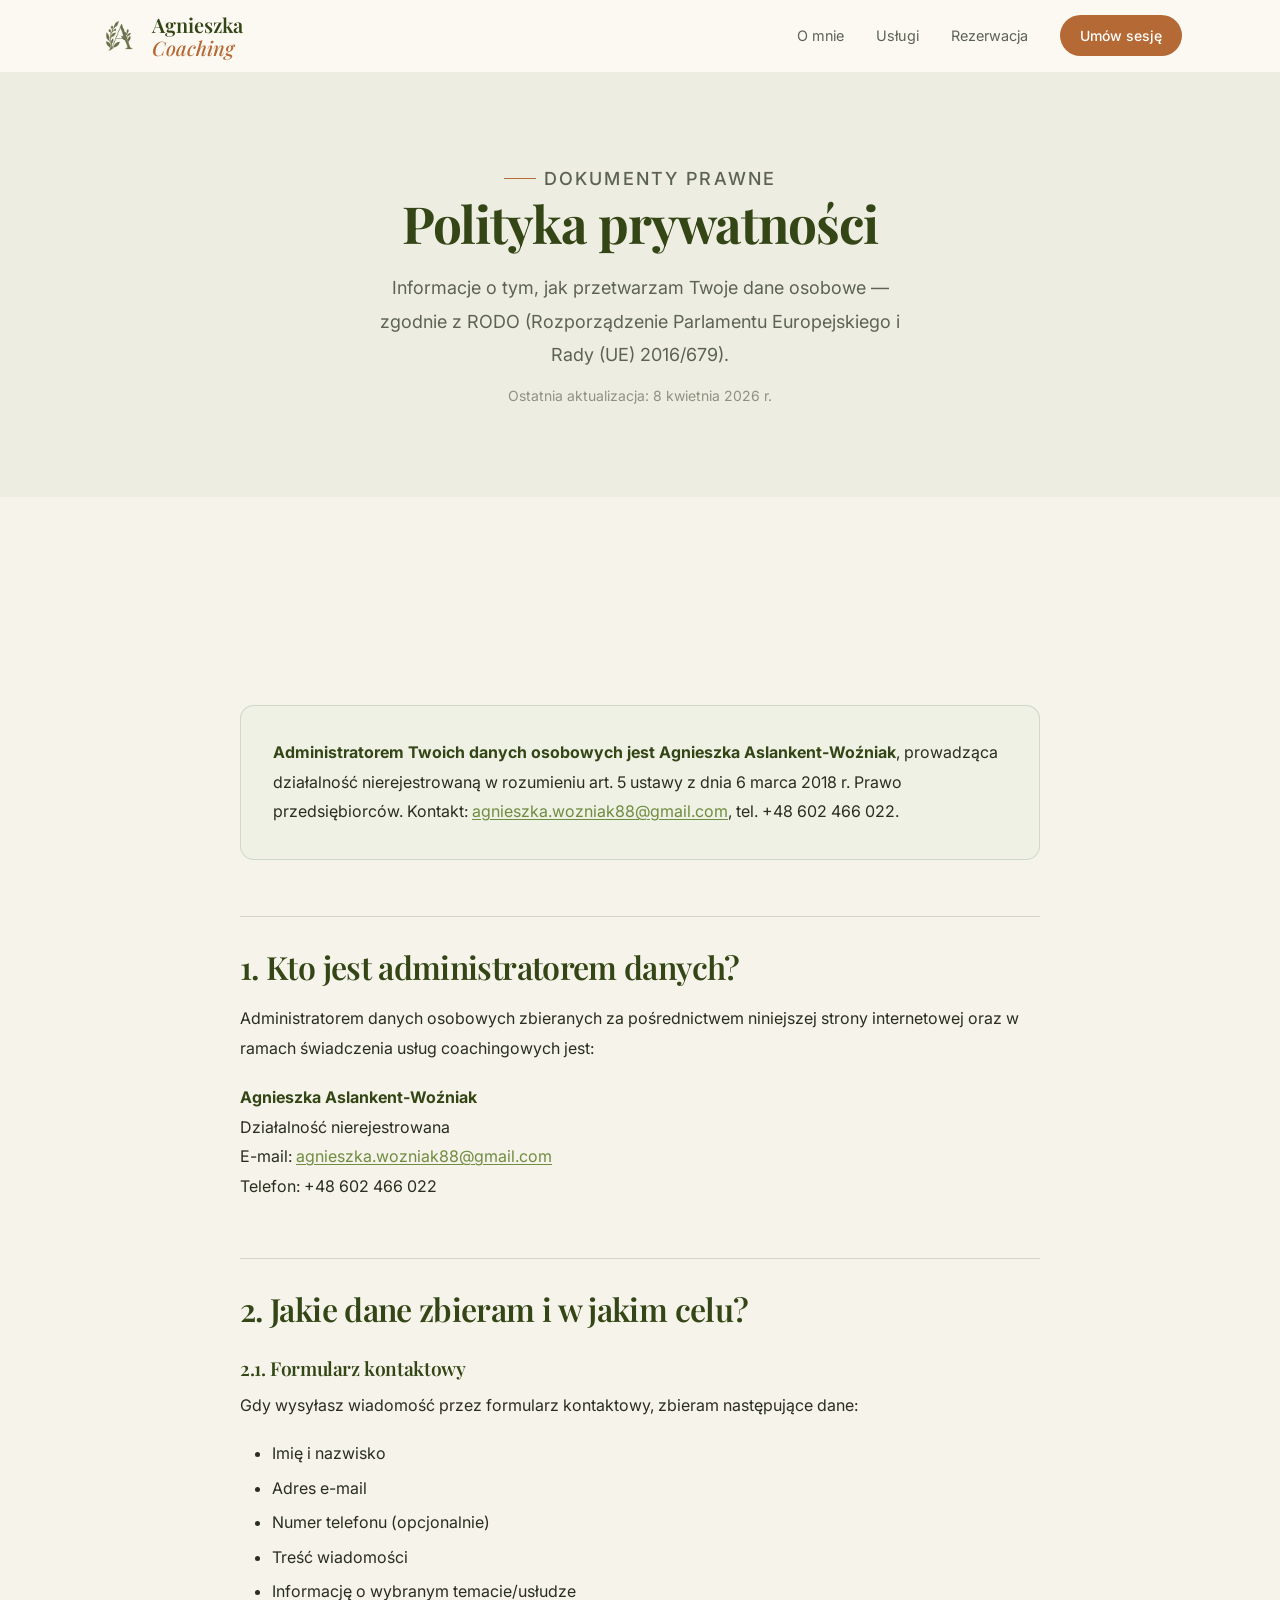
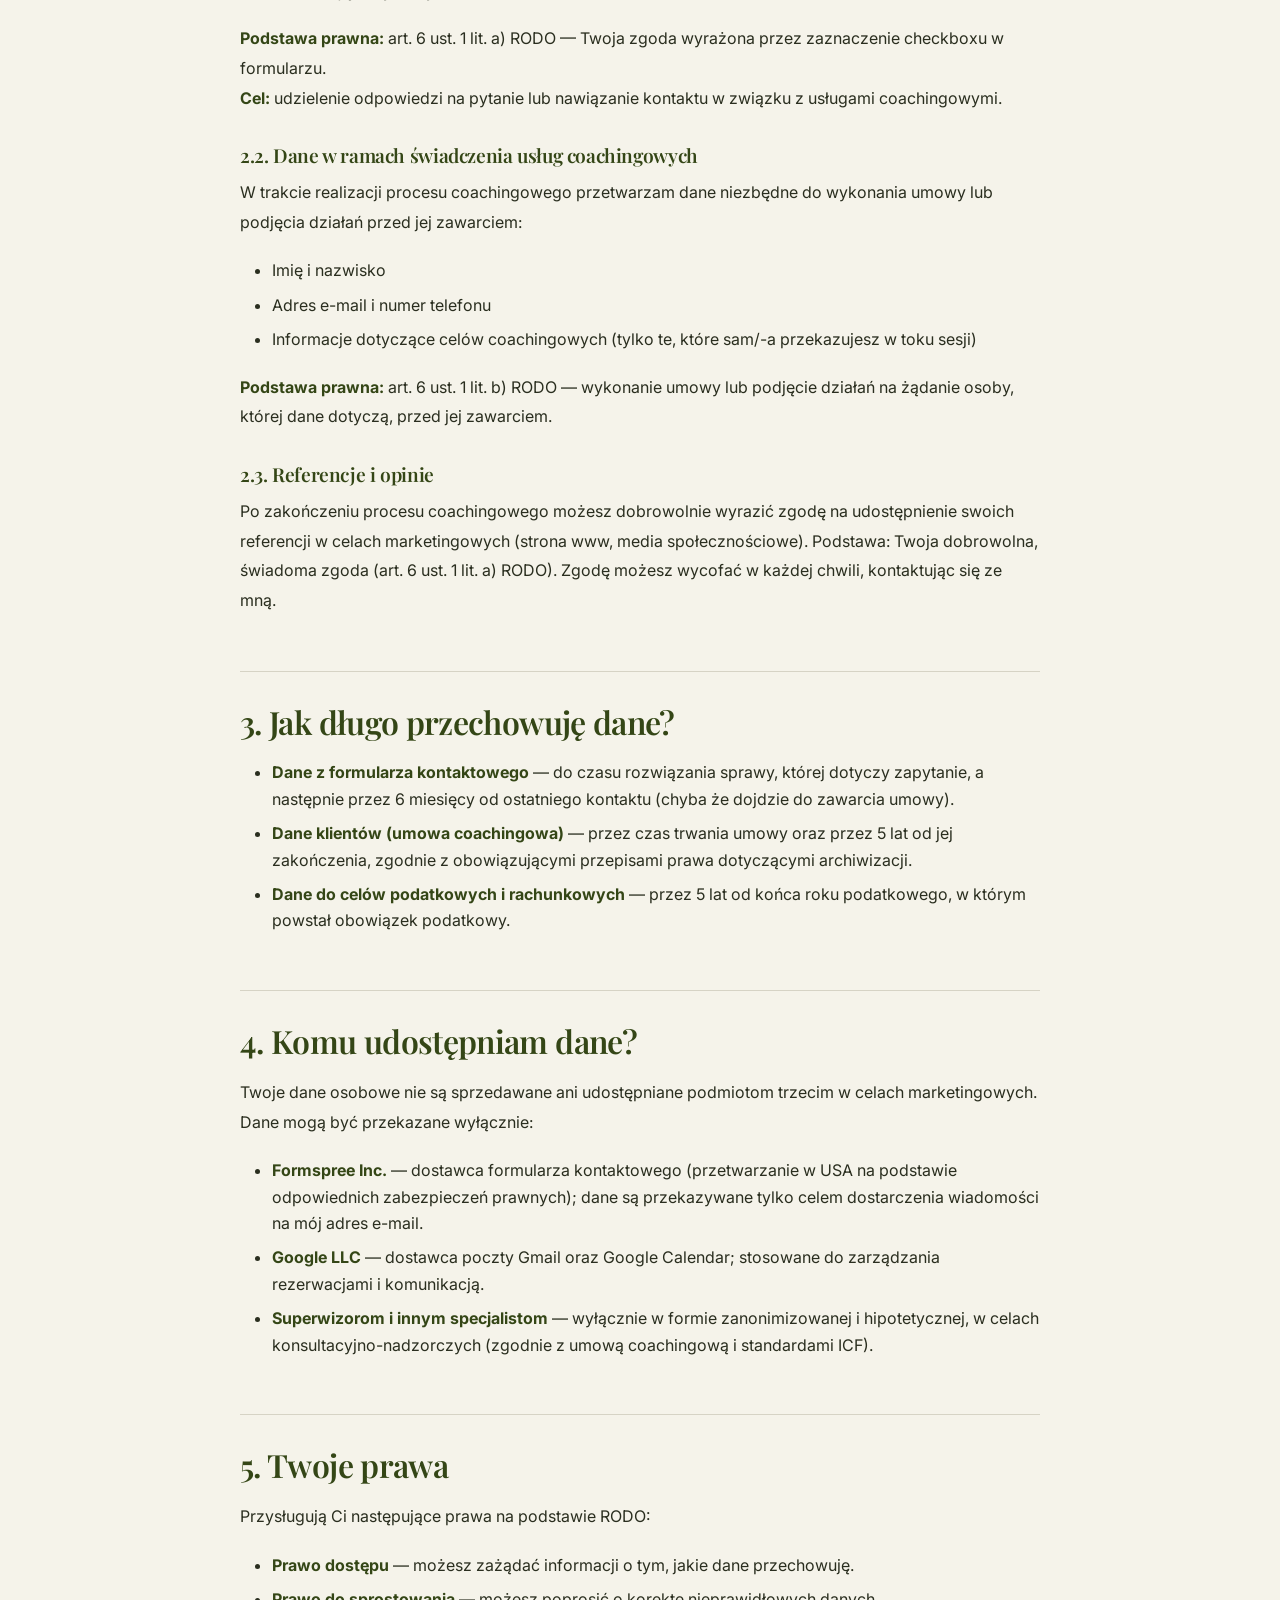
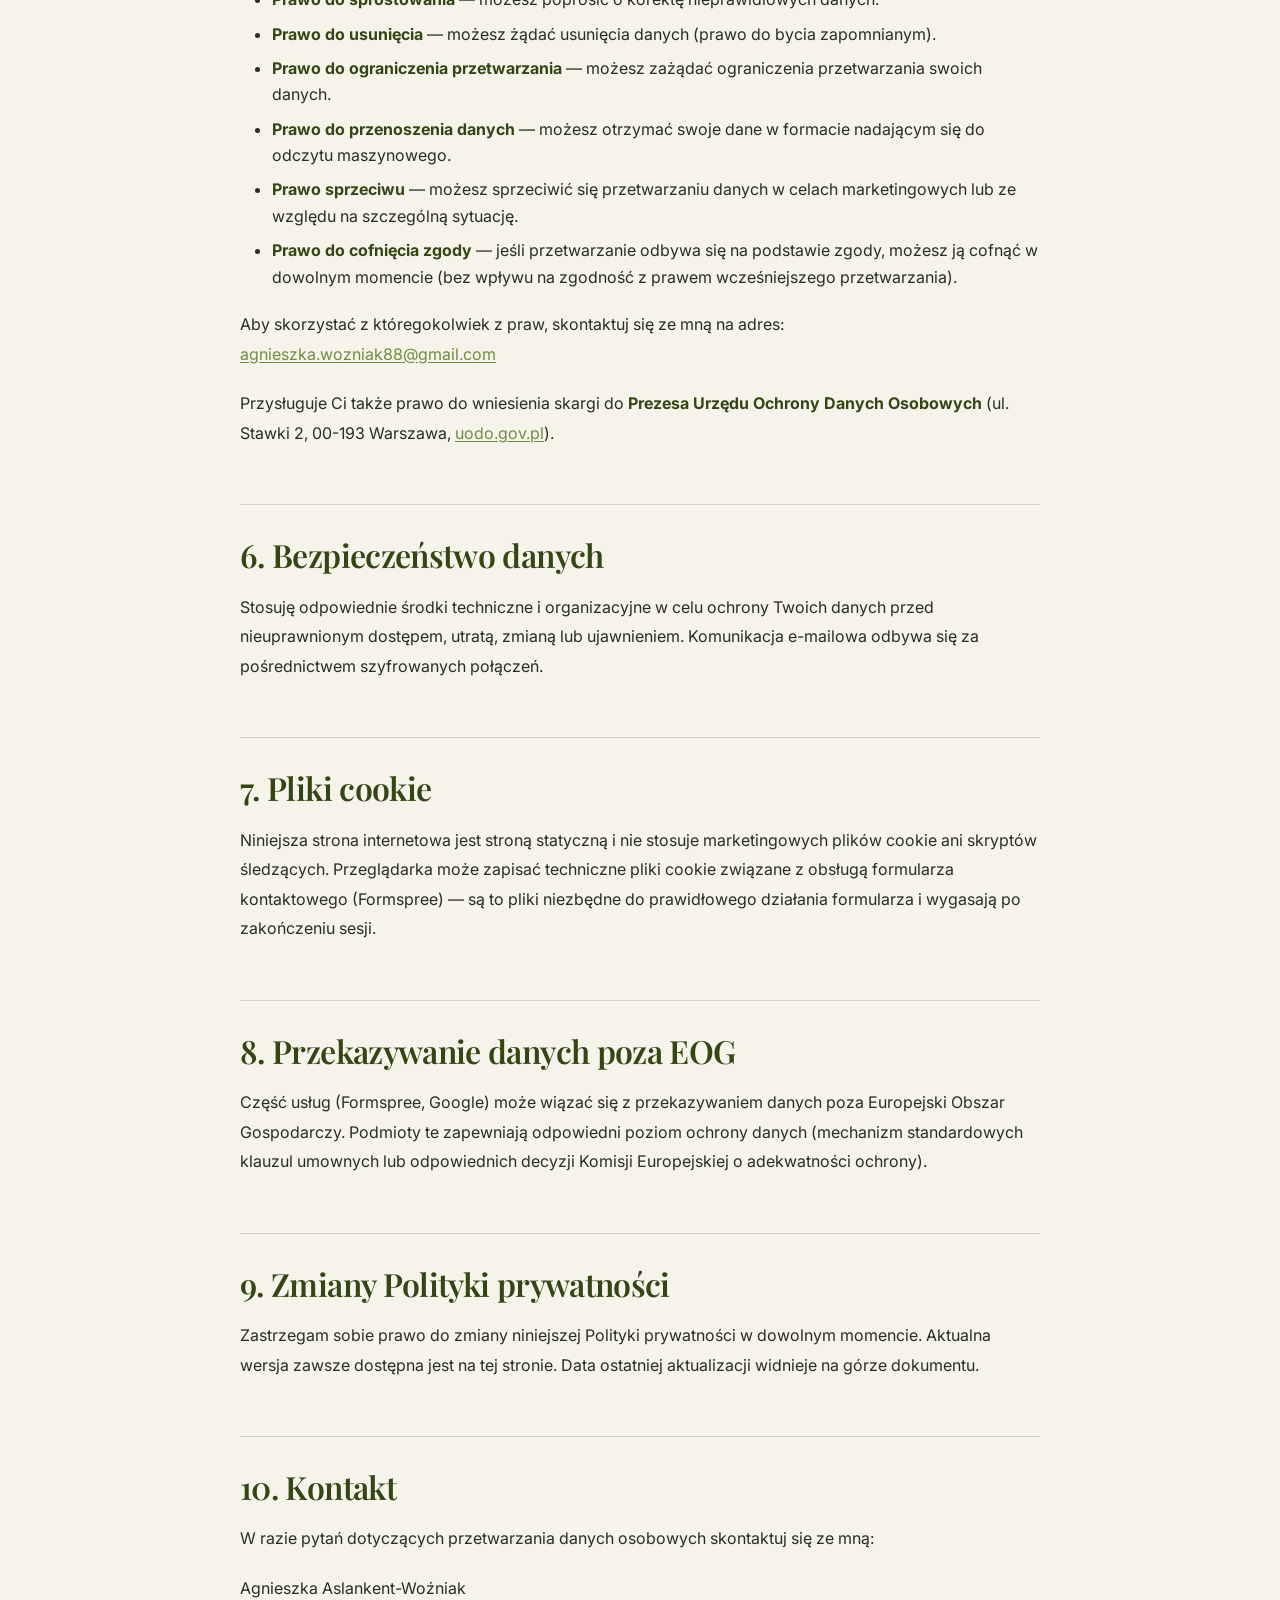
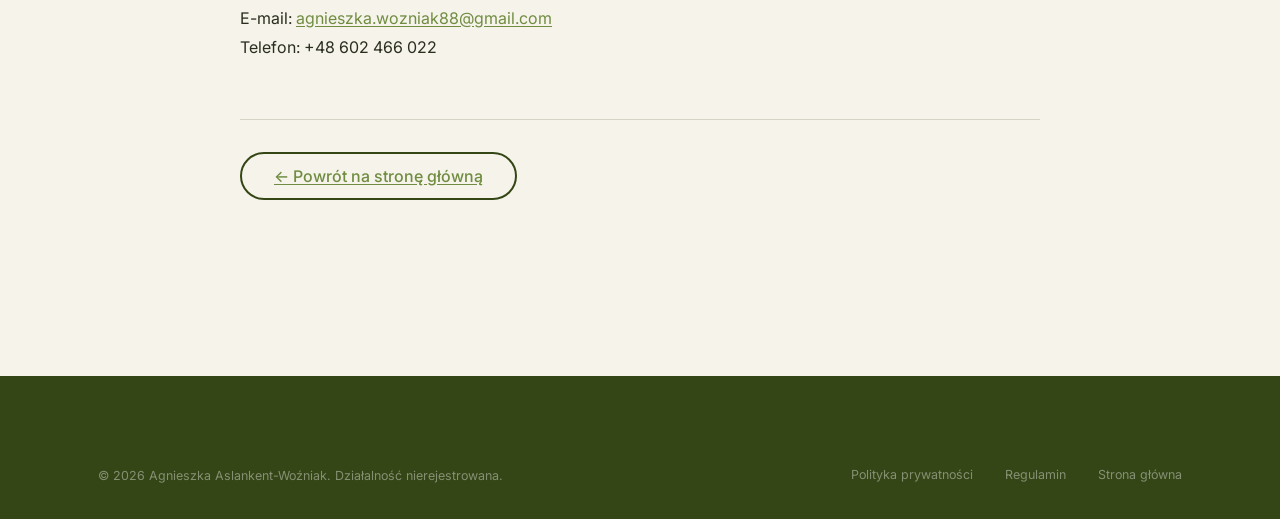
==== polityka-prywatnosci.html @ fd963526 "Apply brand guide: kolory, fonty, logo, ikony i jednolite tło sekcji Rezultaty - Paleta wg brand gui" ====
<!DOCTYPE html>
<html lang="pl">
<head>
  <meta charset="UTF-8" />
  <meta name="viewport" content="width=device-width, initial-scale=1.0" />
  <meta name="description" content="Polityka prywatności — Agnieszka Aslankent-Woźniak, coaching. Zasady przetwarzania danych osobowych zgodnie z RODO." />
  <meta name="robots" content="noindex, follow" />
  <title>Polityka prywatności | Agnieszka Aslankent-Woźniak Coaching</title>
  <link rel="preconnect" href="https://fonts.googleapis.com" />
  <link rel="preconnect" href="https://fonts.gstatic.com" crossorigin />
  <link href="https://fonts.googleapis.com/css2?family=Allura&family=Inter:wght@300;400;500;600&family=Playfair+Display:ital,wght@0,400;0,500;0,600;0,700;1,400;1,600&display=swap" rel="stylesheet" />
  <link rel="stylesheet" href="css/style.css" />
</head>
<body>

  <!-- Nawigacja -->
  <header>
    <nav class="site-nav scrolled" role="navigation" aria-label="Nawigacja główna">
      <div class="nav-inner">
        <a href="index.html" class="nav-logo" aria-label="Strona główna">
          <img src="img/logo-a-green.png" alt="" class="nav-logo-mark" aria-hidden="true" />
          <span class="nav-logo-text">Agnieszka<br/><em>Coaching</em></span>
        </a>
        <ul class="nav-links" role="list">
          <li><a href="index.html#o-mnie">O mnie</a></li>
          <li><a href="index.html#uslugi">Usługi</a></li>
          <li><a href="index.html#rezerwacja">Rezerwacja</a></li>
          <li><a href="index.html#kontakt" class="nav-cta">Umów sesję</a></li>
        </ul>
        <button class="nav-hamburger" aria-label="Otwórz menu" aria-expanded="false" aria-controls="mobile-nav-pp">
          <span></span><span></span><span></span>
        </button>
      </div>
    </nav>
    <nav id="mobile-nav-pp" class="nav-mobile" aria-label="Nawigacja mobilna">
      <a href="index.html#o-mnie">O mnie</a>
      <a href="index.html#uslugi">Usługi</a>
      <a href="index.html#rezerwacja">Rezerwacja</a>
      <a href="index.html#kontakt" class="nav-cta">Umów sesję</a>
    </nav>
  </header>

  <main>

    <!-- Hero podstrony -->
    <div class="subpage-hero">
      <div class="container">
        <p class="section-label" style="justify-content:center;">Dokumenty prawne</p>
        <h1>Polityka prywatności</h1>
        <p>
          Informacje o tym, jak przetwarzam Twoje dane osobowe — zgodnie z RODO
          (Rozporządzenie Parlamentu Europejskiego i Rady (UE) 2016/679).
        </p>
        <p style="margin-top:var(--space-sm);font-size:var(--size-body-sm);color:var(--color-text-light);">
          Ostatnia aktualizacja: 8 kwietnia 2026 r.
        </p>
      </div>
    </div>

    <!-- Treść -->
    <section style="background:var(--color-bg);">
      <div class="container">
        <div class="legal-content">

          <div class="highlight-box">
            <p style="margin-bottom:0;">
              <strong>Administratorem Twoich danych osobowych jest Agnieszka Aslankent-Woźniak</strong>,
              prowadząca działalność nierejestrowaną w rozumieniu art. 5 ustawy z dnia
              6 marca 2018 r. Prawo przedsiębiorców. Kontakt:
              <a href="mailto:agnieszka.wozniak88@gmail.com">agnieszka.wozniak88@gmail.com</a>,
              tel. +48 602 466 022.
            </p>
          </div>

          <h2>1. Kto jest administratorem danych?</h2>
          <p>
            Administratorem danych osobowych zbieranych za pośrednictwem niniejszej strony
            internetowej oraz w ramach świadczenia usług coachingowych jest:
          </p>
          <p>
            <strong>Agnieszka Aslankent-Woźniak</strong><br />
            Działalność nierejestrowana<br />
            E-mail: <a href="mailto:agnieszka.wozniak88@gmail.com">agnieszka.wozniak88@gmail.com</a><br />
            Telefon: +48 602 466 022
          </p>

          <h2>2. Jakie dane zbieram i w jakim celu?</h2>

          <h3>2.1. Formularz kontaktowy</h3>
          <p>
            Gdy wysyłasz wiadomość przez formularz kontaktowy, zbieram następujące dane:
          </p>
          <ul>
            <li>Imię i nazwisko</li>
            <li>Adres e-mail</li>
            <li>Numer telefonu (opcjonalnie)</li>
            <li>Treść wiadomości</li>
            <li>Informację o wybranym temacie/usłudze</li>
          </ul>
          <p>
            <strong>Podstawa prawna:</strong> art. 6 ust. 1 lit. a) RODO — Twoja zgoda wyrażona
            przez zaznaczenie checkboxu w formularzu.<br />
            <strong>Cel:</strong> udzielenie odpowiedzi na pytanie lub nawiązanie kontaktu
            w związku z usługami coachingowymi.
          </p>

          <h3>2.2. Dane w ramach świadczenia usług coachingowych</h3>
          <p>
            W trakcie realizacji procesu coachingowego przetwarzam dane niezbędne do
            wykonania umowy lub podjęcia działań przed jej zawarciem:
          </p>
          <ul>
            <li>Imię i nazwisko</li>
            <li>Adres e-mail i numer telefonu</li>
            <li>Informacje dotyczące celów coachingowych (tylko te, które sam/-a
              przekazujesz w toku sesji)</li>
          </ul>
          <p>
            <strong>Podstawa prawna:</strong> art. 6 ust. 1 lit. b) RODO — wykonanie umowy
            lub podjęcie działań na żądanie osoby, której dane dotyczą, przed jej zawarciem.
          </p>

          <h3>2.3. Referencje i opinie</h3>
          <p>
            Po zakończeniu procesu coachingowego możesz dobrowolnie wyrazić zgodę na
            udostępnienie swoich referencji w celach marketingowych (strona www, media
            społecznościowe). Podstawa: Twoja dobrowolna, świadoma zgoda (art. 6 ust. 1
            lit. a) RODO). Zgodę możesz wycofać w każdej chwili, kontaktując się ze mną.
          </p>

          <h2>3. Jak długo przechowuję dane?</h2>
          <ul>
            <li>
              <strong>Dane z formularza kontaktowego</strong> — do czasu rozwiązania sprawy,
              której dotyczy zapytanie, a następnie przez 6 miesięcy od ostatniego kontaktu
              (chyba że dojdzie do zawarcia umowy).
            </li>
            <li>
              <strong>Dane klientów (umowa coachingowa)</strong> — przez czas trwania umowy
              oraz przez 5 lat od jej zakończenia, zgodnie z obowiązującymi przepisami
              prawa dotyczącymi archiwizacji.
            </li>
            <li>
              <strong>Dane do celów podatkowych i rachunkowych</strong> — przez 5 lat
              od końca roku podatkowego, w którym powstał obowiązek podatkowy.
            </li>
          </ul>

          <h2>4. Komu udostępniam dane?</h2>
          <p>
            Twoje dane osobowe nie są sprzedawane ani udostępniane podmiotom trzecim
            w celach marketingowych. Dane mogą być przekazane wyłącznie:
          </p>
          <ul>
            <li>
              <strong>Formspree Inc.</strong> — dostawca formularza kontaktowego (przetwarzanie
              w USA na podstawie odpowiednich zabezpieczeń prawnych); dane są przekazywane
              tylko celem dostarczenia wiadomości na mój adres e-mail.
            </li>
            <li>
              <strong>Google LLC</strong> — dostawca poczty Gmail oraz Google Calendar;
              stosowane do zarządzania rezerwacjami i komunikacją.
            </li>
            <li>
              <strong>Superwizorom i innym specjalistom</strong> — wyłącznie w formie
              zanonimizowanej i hipotetycznej, w celach konsultacyjno-nadzorczych
              (zgodnie z umową coachingową i standardami ICF).
            </li>
          </ul>

          <h2>5. Twoje prawa</h2>
          <p>Przysługują Ci następujące prawa na podstawie RODO:</p>
          <ul>
            <li><strong>Prawo dostępu</strong> — możesz zażądać informacji o tym, jakie dane przechowuję.</li>
            <li><strong>Prawo do sprostowania</strong> — możesz poprosić o korektę nieprawidłowych danych.</li>
            <li><strong>Prawo do usunięcia</strong> — możesz żądać usunięcia danych (prawo do bycia zapomnianym).</li>
            <li><strong>Prawo do ograniczenia przetwarzania</strong> — możesz zażądać ograniczenia przetwarzania swoich danych.</li>
            <li><strong>Prawo do przenoszenia danych</strong> — możesz otrzymać swoje dane w formacie nadającym się do odczytu maszynowego.</li>
            <li><strong>Prawo sprzeciwu</strong> — możesz sprzeciwić się przetwarzaniu danych w celach marketingowych lub ze względu na szczególną sytuację.</li>
            <li><strong>Prawo do cofnięcia zgody</strong> — jeśli przetwarzanie odbywa się na podstawie zgody, możesz ją cofnąć w dowolnym momencie (bez wpływu na zgodność z prawem wcześniejszego przetwarzania).</li>
          </ul>
          <p>
            Aby skorzystać z któregokolwiek z praw, skontaktuj się ze mną na adres:
            <a href="mailto:agnieszka.wozniak88@gmail.com">agnieszka.wozniak88@gmail.com</a>
          </p>
          <p>
            Przysługuje Ci także prawo do wniesienia skargi do
            <strong>Prezesa Urzędu Ochrony Danych Osobowych</strong> (ul. Stawki 2,
            00-193 Warszawa, <a href="https://uodo.gov.pl" target="_blank" rel="noopener">uodo.gov.pl</a>).
          </p>

          <h2>6. Bezpieczeństwo danych</h2>
          <p>
            Stosuję odpowiednie środki techniczne i organizacyjne w celu ochrony Twoich
            danych przed nieuprawnionym dostępem, utratą, zmianą lub ujawnieniem.
            Komunikacja e-mailowa odbywa się za pośrednictwem szyfrowanych połączeń.
          </p>

          <h2>7. Pliki cookie</h2>
          <p>
            Niniejsza strona internetowa jest stroną statyczną i nie stosuje
            marketingowych plików cookie ani skryptów śledzących. Przeglądarka może
            zapisać techniczne pliki cookie związane z obsługą formularza kontaktowego
            (Formspree) — są to pliki niezbędne do prawidłowego działania formularza
            i wygasają po zakończeniu sesji.
          </p>

          <h2>8. Przekazywanie danych poza EOG</h2>
          <p>
            Część usług (Formspree, Google) może wiązać się z przekazywaniem danych
            poza Europejski Obszar Gospodarczy. Podmioty te zapewniają odpowiedni poziom
            ochrony danych (mechanizm standardowych klauzul umownych lub odpowiednich
            decyzji Komisji Europejskiej o adekwatności ochrony).
          </p>

          <h2>9. Zmiany Polityki prywatności</h2>
          <p>
            Zastrzegam sobie prawo do zmiany niniejszej Polityki prywatności w dowolnym
            momencie. Aktualna wersja zawsze dostępna jest na tej stronie. Data ostatniej
            aktualizacji widnieje na górze dokumentu.
          </p>

          <h2>10. Kontakt</h2>
          <p>
            W razie pytań dotyczących przetwarzania danych osobowych skontaktuj się ze mną:
          </p>
          <p>
            Agnieszka Aslankent-Woźniak<br />
            E-mail: <a href="mailto:agnieszka.wozniak88@gmail.com">agnieszka.wozniak88@gmail.com</a><br />
            Telefon: +48 602 466 022
          </p>

          <div style="margin-top:var(--space-xl);padding-top:var(--space-lg);border-top:1px solid var(--color-border);">
            <a href="index.html" class="btn btn-secondary">
              ← Powrót na stronę główną
            </a>
          </div>

        </div>
      </div>
    </section>

  </main>

  <!-- Footer -->
  <footer class="site-footer" role="contentinfo">
    <div class="container">
      <div class="footer-bottom" style="border-top:none;padding-top:0;">
        <p>© <span id="year"></span> Agnieszka Aslankent-Woźniak. Działalność nierejestrowana.</p>
        <nav class="footer-legal" aria-label="Linki prawne">
          <a href="polityka-prywatnosci.html" aria-current="page">Polityka prywatności</a>
          <a href="regulamin.html">Regulamin</a>
          <a href="index.html">Strona główna</a>
        </nav>
      </div>
    </div>
  </footer>

  <script src="js/main.js"></script>
  <script>
    document.getElementById('year').textContent = new Date().getFullYear();
  </script>
</body>
</html>
---- css/style.css ----
/* ================================================================
   AGNIESZKA ASLANKENT-WOŹNIAK — Coaching w zgodzie ze sobą
   Główny arkusz stylów
   Paleta wg Brand Guide: Herbal Green / Moss / Deep Moss / Burnt Terracotta / Soft Ivory
   Fonty wg Brand Guide: Playfair Display (nagłówki) + Inter (body) + Allura (akcent)
   ================================================================ */

/* ----------------------------------------------------------------
   1. ZMIENNE CSS — DESIGN TOKENS
   ---------------------------------------------------------------- */
:root {
  /* --- Kolory marki (Brand Guide) --- */
  --color-primary:        #708C41;  /* Herbal Green — bazowy zieleń marki */
  --color-primary-dark:   #344616;  /* Deep Moss — nagłówki, ciemne sekcje */
  --color-primary-mid:    #657840;  /* Moss Green — przejścia */
  --color-primary-light:  #98AE6F;  /* jasny Herbal — akcenty */
  --color-primary-ultra:  #EEF1E4;  /* very light moss — tło kart */

  --color-accent:         #B56934;  /* Burnt Terracotta — ciepło, energia */
  --color-accent-dark:    #8E4F22;  /* ciemna terracotta */
  --color-accent-light:   #D89368;  /* jasna terracotta */
  --color-accent-ultra:   #F7EDE3;  /* bardzo jasna — tło CTA */

  --color-ivory:          #E3E1D7;  /* Soft Ivory — tło neutralne */
  --color-bg:             #F5F3EA;  /* paper-like background — główne */
  --color-bg-alt:         #E3E1D7;  /* Soft Ivory — sekcje naprzemienne */
  --color-bg-dark:        #344616;  /* Deep Moss — footer, ciemne sekcje */
  --color-bg-hero:        #EEEDE2;  /* hero background — papierowe */

  --color-text:           #2A2E1F;  /* deep text — na bazie Deep Moss */
  --color-text-muted:     #5C6353;  /* pomocniczy tekst */
  --color-text-light:     #8E9281;  /* delikatny tekst */
  --color-white:          #FFFFFF;
  --color-border:         #D6D3C5;  /* obramowania na ivory */
  --color-border-dark:    #B8B4A1;

  /* --- Fonty (Brand Guide: Playfair Display + Inter + Allura) --- */
  --font-heading: 'Playfair Display', Georgia, 'Times New Roman', serif;
  --font-body:    'Inter', -apple-system, BlinkMacSystemFont, 'Segoe UI', sans-serif;
  --font-script:  'Allura', 'Brush Script MT', cursive;

  /* --- Typografia --- */
  --size-h1:       clamp(2.8rem, 6vw, 5rem);
  --size-h2:       clamp(2rem, 4vw, 3.25rem);
  --size-h3:       clamp(1.5rem, 2.5vw, 2.25rem);
  --size-h4:       clamp(1.15rem, 1.8vw, 1.625rem);
  --size-body-lg:  1.125rem;
  --size-body:     1rem;
  --size-body-sm:  0.875rem;
  --size-label:    0.75rem;

  --line-height-heading: 1.1;
  --line-height-body:    1.65;
  --line-height-loose:   1.85;

  /* --- Spacing --- */
  --space-xs:   0.375rem;
  --space-sm:   0.75rem;
  --space-md:   1.25rem;
  --space-lg:   2rem;
  --space-xl:   3.5rem;
  --space-2xl:  5.5rem;
  --space-3xl:  8rem;

  /* --- Layout --- */
  --container-max: 1180px;
  --container-pad: clamp(1.25rem, 5vw, 3rem);

  /* --- Radius --- */
  --radius-sm:   0.5rem;
  --radius-md:   0.875rem;
  --radius-lg:   1.5rem;
  --radius-xl:   2.5rem;
  --radius-full: 9999px;

  /* --- Shadows (na bazie Deep Moss) --- */
  --shadow-sm:  0 2px 10px rgba(52, 70, 22, .06);
  --shadow-md:  0 6px 24px rgba(52, 70, 22, .09);
  --shadow-lg:  0 16px 48px rgba(52, 70, 22, .13);
  --shadow-card: 0 4px 20px rgba(52, 70, 22, .07);

  /* --- Transitions --- */
  --ease-smooth:  cubic-bezier(.25, .46, .45, .94);
  --ease-bounce:  cubic-bezier(.34, 1.56, .64, 1);
  --dur-fast:   160ms;
  --dur-normal: 300ms;
  --dur-slow:   500ms;

  /* --- Nav height --- */
  --nav-height: 72px;
}


/* ----------------------------------------------------------------
   2. RESET & BASE
   ---------------------------------------------------------------- */
*, *::before, *::after {
  box-sizing: border-box;
  margin: 0;
  padding: 0;
}

html {
  scroll-behavior: smooth;
  scroll-padding-top: calc(var(--nav-height) + 1.5rem);
  -webkit-text-size-adjust: 100%;
  font-size: 16px;
}

body {
  font-family: var(--font-body);
  font-size: var(--size-body);
  line-height: var(--line-height-body);
  color: var(--color-text);
  background-color: var(--color-bg);
  overflow-x: hidden;
  -webkit-font-smoothing: antialiased;
  -moz-osx-font-smoothing: grayscale;
}

img { display: block; max-width: 100%; height: auto; }
a   { color: inherit; text-decoration: none; }
ul, ol { list-style: none; }
button { cursor: pointer; font-family: inherit; }
input, textarea, select { font-family: inherit; }


/* ----------------------------------------------------------------
   3. TYPOGRAFIA
   ---------------------------------------------------------------- */
h1, h2, h3, h4, h5 {
  font-family: var(--font-heading);
  font-weight: 600;
  line-height: var(--line-height-heading);
  color: var(--color-primary-dark);
  letter-spacing: -0.02em;
}
h1 { font-size: var(--size-h1); font-weight: 700; }
h2 { font-size: var(--size-h2); }
h3 { font-size: var(--size-h3); }
h4 { font-size: var(--size-h4); }

p {
  font-size: var(--size-body);
  line-height: var(--line-height-loose);
  color: var(--color-text);
}

.lead {
  font-size: var(--size-body-lg);
  line-height: var(--line-height-loose);
  color: var(--color-text-muted);
}

.section-label {
  display: inline-flex;
  align-items: center;
  gap: 0.5rem;
  font-family: var(--font-body);
  font-size: var(--size-label);
  font-weight: 500;
  letter-spacing: 0.12em;
  text-transform: uppercase;
  color: var(--color-accent);
  margin-bottom: var(--space-md);
}
.section-label::before {
  content: '';
  display: inline-block;
  width: 2rem;
  height: 1.5px;
  background: var(--color-accent);
}


/* ----------------------------------------------------------------
   4. LAYOUT — CONTAINER & SECTION
   ---------------------------------------------------------------- */
.container {
  width: 100%;
  max-width: var(--container-max);
  margin-inline: auto;
  padding-inline: var(--container-pad);
}

section {
  padding-block: var(--space-2xl);
}

section:nth-child(even):not(.hero):not(.cta-strip) {
  background-color: var(--color-bg-alt);
}

.section-header {
  text-align: center;
  margin-bottom: var(--space-xl);
}
.section-header .section-label {
  justify-content: center;
}
.section-header h2 {
  max-width: 640px;
  margin-inline: auto;
}
.section-header p {
  margin-top: var(--space-md);
  max-width: 560px;
  margin-inline: auto;
  color: var(--color-text-muted);
  font-size: var(--size-body-lg);
}


/* ----------------------------------------------------------------
   5. NAWIGACJA
   ---------------------------------------------------------------- */
.site-nav {
  position: fixed;
  top: 0;
  left: 0;
  right: 0;
  z-index: 100;
  height: var(--nav-height);
  display: flex;
  align-items: center;
  background: rgba(253, 250, 245, .92);
  backdrop-filter: blur(12px);
  -webkit-backdrop-filter: blur(12px);
  border-bottom: 1px solid transparent;
  transition: border-color var(--dur-normal) var(--ease-smooth),
              box-shadow var(--dur-normal) var(--ease-smooth);
}
.site-nav.scrolled {
  border-color: var(--color-border);
  box-shadow: var(--shadow-sm);
}

.nav-inner {
  display: flex;
  align-items: center;
  justify-content: space-between;
  width: 100%;
  max-width: var(--container-max);
  margin-inline: auto;
  padding-inline: var(--container-pad);
}

.nav-logo {
  display: inline-flex;
  align-items: center;
  gap: 0.65rem;
  font-family: var(--font-heading);
  font-size: 1.25rem;
  font-weight: 600;
  color: var(--color-primary-dark);
  line-height: 1.15;
  transition: color var(--dur-fast);
}
.nav-logo-mark {
  width: 44px;
  height: 44px;
  object-fit: contain;
  flex-shrink: 0;
}
.nav-logo-text {
  display: inline-block;
}
.nav-logo em {
  font-style: italic;
  font-weight: 500;
  color: var(--color-accent);
}
.nav-logo:hover { color: var(--color-primary-mid); }
.footer-logo {
  color: var(--color-white);
  margin-bottom: var(--space-md);
}
.footer-logo em { color: var(--color-accent-light); }

.nav-links {
  display: flex;
  align-items: center;
  gap: var(--space-lg);
}

.nav-links a {
  font-size: 0.9rem;
  font-weight: 400;
  color: var(--color-text-muted);
  transition: color var(--dur-fast);
  position: relative;
}
.nav-links a::after {
  content: '';
  position: absolute;
  bottom: -3px;
  left: 0;
  right: 0;
  height: 1.5px;
  background: var(--color-accent);
  transform: scaleX(0);
  transition: transform var(--dur-normal) var(--ease-smooth);
}
.nav-links a:hover,
.nav-links a.active {
  color: var(--color-primary-dark);
}
.nav-links a:hover::after,
.nav-links a.active::after {
  transform: scaleX(1);
}

.nav-cta {
  background: var(--color-accent) !important;
  color: var(--color-white) !important;
  padding: 0.55rem 1.25rem;
  border-radius: var(--radius-full);
  font-weight: 500 !important;
  font-size: 0.875rem !important;
  display: inline-block;
  transition: background var(--dur-fast), transform var(--dur-fast) !important;
}
.nav-cta::after { display: none !important; }
.nav-cta:hover {
  background: var(--color-accent-dark) !important;
  transform: translateY(-1px) !important;
}

/* Hamburger */
.nav-hamburger {
  display: none;
  flex-direction: column;
  justify-content: space-between;
  width: 26px;
  height: 18px;
  background: none;
  border: none;
  padding: 0;
  cursor: pointer;
}
.nav-hamburger span {
  display: block;
  width: 100%;
  height: 2px;
  background: var(--color-primary-dark);
  border-radius: 2px;
  transition: transform var(--dur-normal) var(--ease-smooth),
              opacity var(--dur-normal),
              width var(--dur-normal);
}
.nav-hamburger[aria-expanded="true"] span:nth-child(1) {
  transform: translateY(8px) rotate(45deg);
}
.nav-hamburger[aria-expanded="true"] span:nth-child(2) {
  opacity: 0; width: 0;
}
.nav-hamburger[aria-expanded="true"] span:nth-child(3) {
  transform: translateY(-8px) rotate(-45deg);
}

/* Mobile nav drawer */
.nav-mobile {
  display: none;
  position: fixed;
  top: var(--nav-height);
  left: 0;
  right: 0;
  background: var(--color-bg);
  padding: var(--space-lg) var(--container-pad) var(--space-xl);
  border-bottom: 1px solid var(--color-border);
  box-shadow: var(--shadow-md);
  z-index: 99;
  flex-direction: column;
  gap: var(--space-md);
  transform: translateY(-1rem);
  opacity: 0;
  transition: transform var(--dur-normal) var(--ease-smooth),
              opacity var(--dur-normal);
}
.nav-mobile.open {
  display: flex;
  transform: translateY(0);
  opacity: 1;
}
.nav-mobile a {
  font-size: 1.1rem;
  font-weight: 400;
  color: var(--color-text);
  padding: 0.5rem 0;
  border-bottom: 1px solid var(--color-border);
  transition: color var(--dur-fast);
}
.nav-mobile a:last-child { border-bottom: none; }
.nav-mobile a:hover { color: var(--color-accent); }
.nav-mobile .nav-cta {
  display: inline-flex;
  justify-content: center;
  align-items: center;
  margin-top: var(--space-sm);
  padding: 0.8rem 1.5rem;
  background: var(--color-accent) !important;
  color: var(--color-white) !important;
  border-radius: var(--radius-full);
  font-weight: 500 !important;
  font-size: 1rem !important;
  border-bottom: none !important;
}


/* ----------------------------------------------------------------
   6. PRZYCISKI
   ---------------------------------------------------------------- */
.btn {
  display: inline-flex;
  align-items: center;
  justify-content: center;
  gap: 0.5rem;
  font-family: var(--font-body);
  font-size: var(--size-body);
  font-weight: 500;
  line-height: 1;
  padding: 0.875rem 2rem;
  border-radius: var(--radius-full);
  border: 2px solid transparent;
  cursor: pointer;
  text-decoration: none;
  transition: background var(--dur-normal) var(--ease-smooth),
              color var(--dur-normal),
              border-color var(--dur-normal),
              transform var(--dur-fast) var(--ease-bounce),
              box-shadow var(--dur-normal);
}
.btn:hover { transform: translateY(-2px); }
.btn:active { transform: translateY(0); }

.btn-primary {
  background: var(--color-accent);
  color: var(--color-white);
  border-color: var(--color-accent);
}
.btn-primary:hover {
  background: var(--color-accent-dark);
  border-color: var(--color-accent-dark);
  box-shadow: 0 8px 24px rgba(196, 112, 74, .35);
}

.btn-secondary {
  background: transparent;
  color: var(--color-primary-dark);
  border-color: var(--color-primary-dark);
}
.btn-secondary:hover {
  background: var(--color-primary-dark);
  color: var(--color-white);
}

.btn-outline-light {
  background: transparent;
  color: var(--color-white);
  border-color: rgba(255,255,255,.6);
}
.btn-outline-light:hover {
  background: rgba(255,255,255,.15);
  border-color: var(--color-white);
}

.btn-lg {
  padding: 1.1rem 2.5rem;
  font-size: 1.05rem;
}
.btn-sm {
  padding: 0.6rem 1.25rem;
  font-size: 0.875rem;
}

.btn svg, .btn .icon {
  width: 1.1em;
  height: 1.1em;
  flex-shrink: 0;
}


/* ----------------------------------------------------------------
   7. HERO
   ---------------------------------------------------------------- */
.hero {
  min-height: 100svh;
  padding-top: var(--nav-height);
  display: flex;
  align-items: center;
  background-color: var(--color-bg-hero);
  position: relative;
  overflow: hidden;
}

/* Dekoracyjne elementy tła — gałązka oliwna + miękkie tła wg Brand Guide */
.hero::before {
  content: '';
  position: absolute;
  top: -10%;
  right: -8%;
  width: clamp(280px, 42vw, 560px);
  height: clamp(280px, 42vw, 560px);
  background-image: url('../img/olive-branch.png');
  background-size: contain;
  background-repeat: no-repeat;
  background-position: top right;
  opacity: .14;
  pointer-events: none;
  transform: rotate(8deg);
}
.hero::after {
  content: '';
  position: absolute;
  bottom: -15%;
  left: -5%;
  width: clamp(200px, 35vw, 500px);
  height: clamp(200px, 35vw, 500px);
  background: radial-gradient(circle, rgba(181, 105, 52, .10) 0%, transparent 70%);
  border-radius: 50%;
  pointer-events: none;
}

.hero-inner {
  display: grid;
  grid-template-columns: 1fr 1fr;
  gap: var(--space-2xl);
  align-items: center;
  padding-block: var(--space-2xl);
  position: relative;
  z-index: 1;
}

.hero-content { max-width: 600px; }

.hero-badge {
  display: inline-flex;
  align-items: center;
  gap: 0.5rem;
  background: var(--color-primary-ultra);
  color: var(--color-primary-dark);
  font-size: var(--size-label);
  font-weight: 500;
  letter-spacing: 0.08em;
  text-transform: uppercase;
  padding: 0.4rem 1rem;
  border-radius: var(--radius-full);
  margin-bottom: var(--space-md);
  border: 1px solid rgba(74, 123, 105, .2);
}
.hero-badge .dot {
  width: 6px;
  height: 6px;
  background: var(--color-primary);
  border-radius: 50%;
  animation: pulse 2s ease-in-out infinite;
}

@keyframes pulse {
  0%, 100% { opacity: 1; transform: scale(1); }
  50%       { opacity: .6; transform: scale(1.3); }
}

.hero h1 {
  margin-bottom: var(--space-lg);
  color: var(--color-primary-dark);
}
.hero h1 em {
  font-style: italic;
  color: var(--color-accent);
}

.hero-desc {
  font-size: clamp(1rem, 1.5vw, 1.2rem);
  color: var(--color-text-muted);
  line-height: var(--line-height-loose);
  margin-bottom: var(--space-xl);
  max-width: 500px;
}

.hero-actions {
  display: flex;
  flex-wrap: wrap;
  gap: var(--space-md);
  align-items: center;
  margin-bottom: var(--space-xl);
}

.hero-trust {
  display: flex;
  flex-wrap: wrap;
  gap: var(--space-lg);
}

.trust-item {
  display: flex;
  align-items: center;
  gap: 0.5rem;
  font-size: var(--size-body-sm);
  color: var(--color-text-muted);
}
.trust-item .icon-check {
  width: 18px;
  height: 18px;
  background: var(--color-primary-ultra);
  border-radius: 50%;
  display: flex;
  align-items: center;
  justify-content: center;
  flex-shrink: 0;
  color: var(--color-primary);
  font-size: 10px;
}

/* Hero image / photo side */
.hero-visual {
  display: flex;
  justify-content: center;
  align-items: center;
  position: relative;
}

.hero-photo-wrap {
  position: relative;
  width: clamp(280px, 42vw, 520px);
  aspect-ratio: 3/4;
}

.hero-photo-bg {
  position: absolute;
  inset: 0;
  border-radius: var(--radius-xl);
  background: linear-gradient(145deg, var(--color-primary-ultra), var(--color-bg-alt));
  transform: rotate(3deg);
  transition: transform var(--dur-slow) var(--ease-smooth);
}
.hero-photo-wrap:hover .hero-photo-bg {
  transform: rotate(5deg) scale(1.01);
}

/* .hero-photo — usunięto (zastąpione przez hero-stats) */

.hero-photo-placeholder {
  position: relative;
  width: 100%;
  height: 100%;
  border-radius: var(--radius-xl);
  background: linear-gradient(160deg, var(--color-primary-ultra) 0%, var(--color-bg-alt) 100%);
  display: flex;
  flex-direction: column;
  align-items: center;
  justify-content: center;
  gap: var(--space-md);
  box-shadow: var(--shadow-lg);
  color: var(--color-primary-light);
}
.hero-photo-placeholder svg {
  width: 80px;
  height: 80px;
  opacity: .4;
}
.hero-photo-placeholder p {
  font-size: var(--size-body-sm);
  color: var(--color-primary-light);
  text-align: center;
}

/* Floating badge on photo */
.hero-float-badge {
  position: absolute;
  bottom: -1.5rem;
  left: -1.5rem;
  background: var(--color-white);
  border-radius: var(--radius-lg);
  padding: var(--space-md) var(--space-lg);
  box-shadow: var(--shadow-md);
  border: 1px solid var(--color-border);
  display: flex;
  align-items: center;
  gap: var(--space-sm);
  max-width: 220px;
}
.hero-float-badge .badge-icon {
  width: 42px;
  height: 42px;
  background: var(--color-accent-ultra);
  border-radius: var(--radius-md);
  display: flex;
  align-items: center;
  justify-content: center;
  font-size: 1.25rem;
  flex-shrink: 0;
}
.hero-float-badge p {
  font-size: var(--size-body-sm);
  color: var(--color-text-muted);
  line-height: 1.4;
}
.hero-float-badge strong {
  display: block;
  color: var(--color-text);
  font-size: var(--size-body);
  font-weight: 600;
}

.hero-float-badge-2 {
  position: absolute;
  top: 2rem;
  right: -2rem;
  background: var(--color-accent);
  color: var(--color-white);
  border-radius: var(--radius-lg);
  padding: 0.75rem 1rem;
  box-shadow: 0 8px 24px rgba(196, 112, 74, .35);
  text-align: center;
  min-width: 110px;
}
.hero-float-badge-2 strong {
  display: block;
  font-size: 1.6rem;
  font-family: var(--font-heading);
  font-weight: 700;
  line-height: 1;
}
.hero-float-badge-2 span {
  font-size: 0.7rem;
  opacity: .85;
  line-height: 1.3;
  display: block;
}

/* Scroll indicator */
.hero-scroll {
  position: absolute;
  bottom: 2.5rem;
  left: 50%;
  transform: translateX(-50%);
  display: flex;
  flex-direction: column;
  align-items: center;
  gap: 0.5rem;
  color: var(--color-text-light);
  font-size: 0.7rem;
  letter-spacing: 0.1em;
  text-transform: uppercase;
  z-index: 1;
  animation: scrollBounce 2s ease-in-out infinite;
}
.hero-scroll-line {
  width: 1.5px;
  height: 40px;
  background: linear-gradient(to bottom, var(--color-primary-light), transparent);
}

@keyframes scrollBounce {
  0%, 100% { transform: translateX(-50%) translateY(0); }
  50%       { transform: translateX(-50%) translateY(6px); }
}


/* ----------------------------------------------------------------
   7b. HERO STATS — infografika zamiast zdjęcia w sekcji hero
   ---------------------------------------------------------------- */
.hero-stats {
  display: grid;
  grid-template-columns: 1fr 1fr;
  gap: var(--space-md);
  width: clamp(280px, 38vw, 480px);
}

.stat-card {
  background: var(--color-white);
  border: 1px solid var(--color-border);
  border-radius: var(--radius-lg);
  padding: var(--space-lg) var(--space-xl);
  display: flex;
  flex-direction: column;
  gap: 0.35rem;
  box-shadow: var(--shadow-card);
  transition: transform var(--dur-normal) var(--ease-smooth),
              box-shadow var(--dur-normal);
}
.stat-card:hover {
  transform: translateY(-3px);
  box-shadow: var(--shadow-md);
}
.stat-card.accent {
  background: var(--color-primary-dark);
  border-color: var(--color-primary-dark);
}
.stat-card.accent .stat-num,
.stat-card.accent .stat-label { color: var(--color-white); }
.stat-card.accent .stat-label { color: rgba(255,255,255,.65); }

.stat-num {
  font-family: var(--font-heading);
  font-size: clamp(2rem, 3vw, 2.8rem);
  font-weight: 700;
  color: var(--color-primary-dark);
  line-height: 1;
}
.stat-num small {
  font-size: 55%;
  font-weight: 400;
  vertical-align: super;
}
.stat-label {
  font-size: var(--size-body-sm);
  color: var(--color-text-muted);
  line-height: 1.3;
}
.stat-badge {
  display: inline-flex;
  align-items: center;
  gap: 0.4rem;
  background: var(--color-accent-ultra);
  color: var(--color-accent-dark);
  font-size: var(--size-label);
  font-weight: 600;
  letter-spacing: 0.06em;
  text-transform: uppercase;
  padding: 0.3rem 0.7rem;
  border-radius: var(--radius-full);
  border: 1px solid var(--color-accent-light);
  width: fit-content;
  margin-bottom: 0.25rem;
}


/* ----------------------------------------------------------------
   7c. ABOUT PROFILE CARD — infografika w sekcji O mnie
   ---------------------------------------------------------------- */
.about-profile {
  display: flex;
  flex-direction: column;
  gap: var(--space-lg);
}

.profile-initials-wrap {
  background:
    linear-gradient(145deg, rgba(238, 241, 228, .96), rgba(227, 225, 215, .96)),
    url('../img/olive-branch.png') no-repeat right -40px top -20px / 70%;
  border-radius: var(--radius-xl);
  padding: var(--space-2xl) var(--space-xl);
  display: flex;
  flex-direction: column;
  align-items: center;
  gap: var(--space-lg);
  border: 1px solid var(--color-border);
  text-align: center;
}
.profile-avatar {
  width: 116px;
  height: 116px;
  background: var(--color-primary-dark);
  border-radius: 50%;
  display: flex;
  align-items: center;
  justify-content: center;
  flex-shrink: 0;
  box-shadow: 0 8px 24px rgba(52, 70, 22, .25);
  padding: 14px;
}
.profile-avatar img {
  width: 100%;
  height: 100%;
  object-fit: contain;
  display: block;
}
.profile-name {
  font-family: var(--font-heading);
  font-size: clamp(1.3rem, 2vw, 1.8rem);
  font-weight: 600;
  color: var(--color-primary-dark);
  line-height: 1.2;
}
.profile-name span {
  display: block;
  font-size: 0.75em;
  font-weight: 400;
  color: var(--color-text-muted);
  margin-top: 0.25rem;
}

.profile-certs {
  display: flex;
  flex-direction: column;
  gap: var(--space-sm);
  width: 100%;
}
.cert-item {
  display: flex;
  align-items: center;
  gap: var(--space-sm);
  background: var(--color-white);
  border: 1px solid var(--color-border);
  border-radius: var(--radius-md);
  padding: 0.7rem var(--space-md);
  box-shadow: var(--shadow-sm);
}
.cert-item .cert-icon {
  width: 32px;
  height: 32px;
  border-radius: var(--radius-sm);
  background: var(--color-primary-ultra);
  color: var(--color-primary);
  display: flex;
  align-items: center;
  justify-content: center;
  flex-shrink: 0;
}
.cert-item .cert-icon svg {
  width: 18px;
  height: 18px;
}
.cert-item span {
  font-size: var(--size-body-sm);
  font-weight: 500;
  color: var(--color-primary-dark);
  line-height: 1.3;
}
.cert-item span small {
  display: block;
  font-size: 0.7rem;
  font-weight: 400;
  color: var(--color-text-muted);
}

.profile-exp {
  display: grid;
  grid-template-columns: 1fr 1fr;
  gap: var(--space-sm);
}
.exp-item {
  background: var(--color-white);
  border: 1px solid var(--color-border);
  border-radius: var(--radius-md);
  padding: var(--space-md);
  text-align: center;
  box-shadow: var(--shadow-sm);
}
.exp-num {
  font-family: var(--font-heading);
  font-size: 1.8rem;
  font-weight: 700;
  color: var(--color-accent);
  line-height: 1;
  display: block;
}
.exp-desc {
  font-size: 0.72rem;
  color: var(--color-text-muted);
  line-height: 1.35;
  margin-top: 0.2rem;
  display: block;
}


/* ----------------------------------------------------------------
   8. SEKCJA O MNIE
   ---------------------------------------------------------------- */
.about-inner {
  display: grid;
  grid-template-columns: 1fr 1.5fr;
  gap: var(--space-2xl);
  align-items: start;
}

.about-photo-wrap {
  position: relative;
}

.about-photo-frame {
  position: relative;
  border-radius: var(--radius-xl);
  overflow: hidden;
  aspect-ratio: 3/4;
}
.about-photo-frame::before {
  content: '';
  position: absolute;
  inset: 0;
  background: linear-gradient(to bottom, transparent 60%, rgba(30, 61, 53, .5));
  z-index: 1;
}

.about-photo {
  width: 100%;
  height: 100%;
  display: block;
}

.about-photo-placeholder {
  width: 100%;
  aspect-ratio: 3/4;
  background: linear-gradient(160deg, var(--color-primary-ultra) 0%, var(--color-bg-alt) 100%);
  border-radius: var(--radius-xl);
  display: flex;
  align-items: center;
  justify-content: center;
  color: var(--color-primary-light);
}
.about-photo-placeholder svg {
  width: 80px;
  height: 80px;
  opacity: .4;
}

.about-cert-badge {
  position: absolute;
  bottom: -1rem;
  right: -1rem;
  background: var(--color-white);
  border-radius: var(--radius-md);
  padding: var(--space-md) var(--space-lg);
  box-shadow: var(--shadow-md);
  border: 1px solid var(--color-border);
  display: flex;
  flex-direction: column;
  gap: 0.25rem;
  max-width: 180px;
}
.about-cert-badge span:first-child {
  font-size: 1.4rem;
}
.about-cert-badge strong {
  font-size: var(--size-body-sm);
  font-weight: 600;
  color: var(--color-primary-dark);
  line-height: 1.3;
}
.about-cert-badge small {
  font-size: 0.7rem;
  color: var(--color-text-light);
}

.about-content { padding-top: var(--space-sm); }

.about-content h2 {
  margin-bottom: var(--space-md);
}

.about-content p {
  margin-bottom: var(--space-md);
  color: var(--color-text);
}
.about-content p:last-of-type { margin-bottom: var(--space-lg); }

.about-values {
  display: grid;
  grid-template-columns: 1fr 1fr;
  gap: var(--space-md);
  margin-top: var(--space-lg);
}

.value-item {
  display: flex;
  align-items: flex-start;
  gap: var(--space-sm);
}
.value-icon {
  width: 40px;
  height: 40px;
  background: var(--color-primary-ultra);
  color: var(--color-primary-dark);
  border-radius: var(--radius-sm);
  display: flex;
  align-items: center;
  justify-content: center;
  flex-shrink: 0;
}
.value-icon svg {
  width: 20px;
  height: 20px;
}
.value-text strong {
  display: block;
  font-size: var(--size-body);
  font-weight: 600;
  color: var(--color-primary-dark);
  margin-bottom: 0.2rem;
}
.value-text p {
  font-size: var(--size-body-sm);
  color: var(--color-text-muted);
  line-height: 1.5;
  margin-bottom: 0;
}

/* Cytat wyróżniony */
.about-quote {
  margin: var(--space-xl) 0;
  padding: var(--space-lg) var(--space-xl);
  background: var(--color-primary-ultra);
  border-left: 4px solid var(--color-primary);
  border-radius: 0 var(--radius-md) var(--radius-md) 0;
  position: relative;
}
.about-quote::before {
  content: '"';
  font-family: var(--font-heading);
  font-size: 5rem;
  color: var(--color-primary-light);
  opacity: .4;
  position: absolute;
  top: -1rem;
  left: 1rem;
  line-height: 1;
}
.about-quote p {
  font-family: var(--font-heading);
  font-size: clamp(1.2rem, 2vw, 1.6rem);
  font-style: italic;
  color: var(--color-primary-dark);
  line-height: 1.4;
  position: relative;
  z-index: 1;
  margin-bottom: 0;
}


/* ----------------------------------------------------------------
   9. SEKCJA USŁUGI
   ---------------------------------------------------------------- */
.services-grid {
  display: grid;
  grid-template-columns: repeat(auto-fit, minmax(300px, 1fr));
  gap: var(--space-lg);
}

.service-card {
  background: var(--color-white);
  border-radius: var(--radius-lg);
  padding: var(--space-xl);
  box-shadow: var(--shadow-card);
  border: 1px solid var(--color-border);
  display: flex;
  flex-direction: column;
  gap: var(--space-md);
  transition: transform var(--dur-normal) var(--ease-smooth),
              box-shadow var(--dur-normal),
              border-color var(--dur-normal);
  position: relative;
  overflow: hidden;
}
.service-card::before {
  content: '';
  position: absolute;
  top: 0;
  left: 0;
  right: 0;
  height: 4px;
  background: linear-gradient(to right, var(--color-primary), var(--color-accent));
  opacity: 0;
  transition: opacity var(--dur-normal);
}
.service-card:hover {
  transform: translateY(-5px);
  box-shadow: var(--shadow-lg);
  border-color: var(--color-primary-light);
}
.service-card:hover::before { opacity: 1; }

.service-card.featured {
  border-color: var(--color-primary);
  background: linear-gradient(160deg, var(--color-primary-ultra) 0%, var(--color-white) 60%);
}
.service-card.featured::before { opacity: 1; }

.featured-badge {
  position: absolute;
  top: 1.25rem;
  right: 1.25rem;
  background: var(--color-accent);
  color: var(--color-white);
  font-size: 0.65rem;
  font-weight: 600;
  letter-spacing: 0.06em;
  text-transform: uppercase;
  padding: 0.25rem 0.65rem;
  border-radius: var(--radius-full);
}

.service-icon {
  width: 52px;
  height: 52px;
  background: var(--color-primary-ultra);
  border-radius: var(--radius-md);
  display: flex;
  align-items: center;
  justify-content: center;
  color: var(--color-primary-dark);
}
.service-icon svg {
  width: 26px;
  height: 26px;
}
.service-card.featured .service-icon {
  background: var(--color-accent-ultra);
  color: var(--color-accent-dark);
}

.service-card h3 {
  font-size: var(--size-h4);
  color: var(--color-primary-dark);
  line-height: 1.2;
}

.service-card p {
  color: var(--color-text-muted);
  font-size: var(--size-body);
  line-height: var(--line-height-body);
  flex: 1;
  margin-bottom: 0;
}

.service-meta {
  display: flex;
  align-items: center;
  gap: var(--space-md);
  padding-top: var(--space-md);
  border-top: 1px solid var(--color-border);
  flex-wrap: wrap;
}

.service-tag {
  display: inline-flex;
  align-items: center;
  gap: 0.35rem;
  font-size: var(--size-body-sm);
  color: var(--color-text-muted);
}
.service-tag svg {
  width: 14px;
  height: 14px;
  color: var(--color-primary);
  flex-shrink: 0;
}

.service-features {
  list-style: none;
  display: flex;
  flex-direction: column;
  gap: 0.5rem;
}
.service-features li {
  display: flex;
  align-items: flex-start;
  gap: 0.5rem;
  font-size: var(--size-body-sm);
  color: var(--color-text-muted);
  line-height: 1.4;
}
.service-features li::before {
  content: '✓';
  color: var(--color-primary);
  font-weight: 700;
  font-size: 0.8rem;
  flex-shrink: 0;
  margin-top: 0.1rem;
}

/* Sekcja "dla kogo" */
.target-group {
  margin-top: var(--space-2xl);
  background: var(--color-bg-dark);
  border-radius: var(--radius-xl);
  padding: var(--space-2xl) var(--space-xl);
  color: var(--color-white);
}

.target-group h3 {
  font-size: var(--size-h3);
  color: var(--color-white);
  text-align: center;
  margin-bottom: var(--space-xl);
}

.target-items {
  display: grid;
  grid-template-columns: repeat(auto-fit, minmax(220px, 1fr));
  gap: var(--space-lg);
}

.target-item {
  display: flex;
  align-items: flex-start;
  gap: var(--space-md);
}
.target-item .t-icon {
  width: 44px;
  height: 44px;
  background: rgba(216, 147, 104, .14);
  color: var(--color-accent-light);
  border-radius: var(--radius-md);
  display: flex;
  align-items: center;
  justify-content: center;
  flex-shrink: 0;
  margin-top: 0.1rem;
}
.target-item .t-icon svg {
  width: 22px;
  height: 22px;
}
.target-item h4 {
  font-size: var(--size-body);
  font-weight: 600;
  color: rgba(255,255,255,.9);
  margin-bottom: 0.35rem;
}
.target-item p {
  font-size: var(--size-body-sm);
  color: rgba(255,255,255,.55);
  line-height: 1.5;
  margin-bottom: 0;
}


/* ----------------------------------------------------------------
   10. SEKCJA REZERWACJA / KALENDARZ
   ---------------------------------------------------------------- */
.booking-inner {
  display: grid;
  grid-template-columns: 1fr 1.6fr;
  gap: var(--space-2xl);
  align-items: start;
}

.booking-info h2 { margin-bottom: var(--space-md); }
.booking-info p {
  margin-bottom: var(--space-lg);
  color: var(--color-text-muted);
  font-size: var(--size-body-lg);
}

.booking-steps {
  display: flex;
  flex-direction: column;
  gap: var(--space-md);
  margin-bottom: var(--space-xl);
}

.booking-step {
  display: flex;
  align-items: flex-start;
  gap: var(--space-md);
}
.step-num {
  width: 36px;
  height: 36px;
  background: var(--color-primary);
  color: var(--color-white);
  border-radius: 50%;
  display: flex;
  align-items: center;
  justify-content: center;
  font-size: var(--size-body-sm);
  font-weight: 700;
  flex-shrink: 0;
}
.step-text strong {
  display: block;
  font-weight: 600;
  font-size: var(--size-body);
  color: var(--color-text);
  margin-bottom: 0.2rem;
}
.step-text p {
  font-size: var(--size-body-sm);
  color: var(--color-text-muted);
  line-height: 1.5;
  margin-bottom: 0;
}

.booking-cal-wrap {
  background: var(--color-white);
  border-radius: var(--radius-xl);
  overflow: hidden;
  box-shadow: var(--shadow-md);
  border: 1px solid var(--color-border);
}

.cal-header {
  background: var(--color-primary-dark);
  padding: var(--space-md) var(--space-xl);
  display: flex;
  align-items: center;
  gap: var(--space-sm);
  color: var(--color-white);
}
.cal-header svg {
  width: 20px;
  height: 20px;
  flex-shrink: 0;
}
.cal-header span {
  font-size: var(--size-body-sm);
  opacity: .8;
}
.cal-header strong {
  display: block;
  font-size: var(--size-body);
}

.calendar-embed-container {
  width: 100%;
  position: relative;
}
.calendar-embed-container iframe {
  width: 100%;
  height: 600px;
  border: none;
  display: block;
}

.cal-placeholder {
  padding: var(--space-2xl);
  display: flex;
  flex-direction: column;
  align-items: center;
  justify-content: center;
  text-align: center;
  gap: var(--space-md);
  background: var(--color-primary-ultra);
  min-height: 400px;
}
.cal-placeholder svg {
  width: 60px;
  height: 60px;
  color: var(--color-primary-light);
  opacity: .6;
}
.cal-placeholder h4 {
  color: var(--color-primary-dark);
  font-size: var(--size-h4);
}
.cal-placeholder p {
  color: var(--color-text-muted);
  font-size: var(--size-body);
  max-width: 340px;
  margin-bottom: 0;
}
.cal-setup-note {
  background: var(--color-accent-ultra);
  border: 1px solid var(--color-accent-light);
  border-radius: var(--radius-md);
  padding: var(--space-md);
  max-width: 340px;
  font-size: var(--size-body-sm);
  color: var(--color-accent-dark);
  line-height: 1.5;
  text-align: left;
}
.cal-setup-note code {
  background: rgba(196, 112, 74, .15);
  padding: 0.1rem 0.4rem;
  border-radius: 3px;
  font-size: 0.8rem;
}


/* ----------------------------------------------------------------
   11. FORMULARZ KONTAKTOWY
   ---------------------------------------------------------------- */
.contact-inner {
  display: grid;
  grid-template-columns: 1fr 1.4fr;
  gap: var(--space-2xl);
  align-items: start;
}

.contact-info h2 { margin-bottom: var(--space-md); }
.contact-info .lead { margin-bottom: var(--space-xl); }

.contact-details {
  display: flex;
  flex-direction: column;
  gap: var(--space-md);
  margin-bottom: var(--space-xl);
}

.contact-item {
  display: flex;
  align-items: flex-start;
  gap: var(--space-md);
}
.contact-item-icon {
  width: 44px;
  height: 44px;
  background: var(--color-primary-ultra);
  color: var(--color-primary-dark);
  border-radius: var(--radius-md);
  display: flex;
  align-items: center;
  justify-content: center;
  flex-shrink: 0;
}
.contact-item-icon svg {
  width: 22px;
  height: 22px;
}
.contact-item-text strong {
  display: block;
  font-size: var(--size-body-sm);
  font-weight: 600;
  color: var(--color-text-muted);
  text-transform: uppercase;
  letter-spacing: 0.06em;
  margin-bottom: 0.2rem;
}
.contact-item-text a,
.contact-item-text span {
  font-size: var(--size-body);
  color: var(--color-text);
  transition: color var(--dur-fast);
}
.contact-item-text a:hover { color: var(--color-accent); }

.contact-social {
  display: flex;
  gap: var(--space-sm);
  flex-wrap: wrap;
}
.social-link {
  display: inline-flex;
  align-items: center;
  gap: 0.45rem;
  padding: 0.55rem 1rem;
  border: 1px solid var(--color-border);
  border-radius: var(--radius-full);
  font-size: var(--size-body-sm);
  color: var(--color-text-muted);
  transition: all var(--dur-normal);
}
.social-link:hover {
  border-color: var(--color-primary);
  color: var(--color-primary-dark);
  background: var(--color-primary-ultra);
}
.social-link svg {
  width: 16px;
  height: 16px;
  flex-shrink: 0;
}

/* Formularz */
.contact-form-wrap {
  background: var(--color-white);
  border-radius: var(--radius-xl);
  padding: var(--space-xl);
  box-shadow: var(--shadow-card);
  border: 1px solid var(--color-border);
}
.contact-form-wrap h3 {
  font-size: var(--size-h4);
  margin-bottom: var(--space-lg);
  color: var(--color-primary-dark);
}

.form-group {
  margin-bottom: var(--space-md);
}

.form-row {
  display: grid;
  grid-template-columns: 1fr 1fr;
  gap: var(--space-md);
}

label {
  display: block;
  font-size: var(--size-body-sm);
  font-weight: 500;
  color: var(--color-text);
  margin-bottom: 0.4rem;
}
label .required { color: var(--color-accent); }

input[type="text"],
input[type="email"],
input[type="tel"],
select,
textarea {
  width: 100%;
  padding: 0.75rem 1rem;
  border: 1.5px solid var(--color-border);
  border-radius: var(--radius-md);
  font-size: var(--size-body);
  color: var(--color-text);
  background: var(--color-bg);
  outline: none;
  transition: border-color var(--dur-normal), box-shadow var(--dur-normal), background var(--dur-normal);
  -webkit-appearance: none;
}
input:focus,
select:focus,
textarea:focus {
  border-color: var(--color-primary);
  background: var(--color-white);
  box-shadow: 0 0 0 3px rgba(74, 123, 105, .12);
}
input.error,
select.error,
textarea.error {
  border-color: #E05252;
  box-shadow: 0 0 0 3px rgba(224, 82, 82, .10);
}

.field-error {
  font-size: 0.78rem;
  color: #E05252;
  margin-top: 0.35rem;
  display: none;
}
.field-error.visible { display: block; }

textarea { resize: vertical; min-height: 140px; }

select {
  background-image: url("data:image/svg+xml,%3Csvg xmlns='http://www.w3.org/2000/svg' fill='none' viewBox='0 0 20 20'%3E%3Cpath stroke='%236B6B6B' stroke-linecap='round' stroke-linejoin='round' stroke-width='1.5' d='M6 8l4 4 4-4'/%3E%3C/svg%3E");
  background-repeat: no-repeat;
  background-position: right 0.75rem center;
  background-size: 20px;
  padding-right: 2.5rem;
}

.form-consent {
  display: flex;
  align-items: flex-start;
  gap: 0.65rem;
  margin-bottom: var(--space-lg);
}
.form-consent input[type="checkbox"] {
  width: 18px;
  height: 18px;
  flex-shrink: 0;
  margin-top: 0.1rem;
  accent-color: var(--color-primary);
  cursor: pointer;
}
.form-consent label {
  font-size: 0.8rem;
  color: var(--color-text-muted);
  font-weight: 400;
  margin-bottom: 0;
  line-height: 1.5;
}
.form-consent a {
  color: var(--color-primary);
  text-decoration: underline;
  text-underline-offset: 2px;
}

.form-submit-btn {
  width: 100%;
  padding: 1rem;
  font-size: 1rem;
}

/* Status messages */
.form-status {
  margin-top: var(--space-md);
  padding: var(--space-md) var(--space-lg);
  border-radius: var(--radius-md);
  font-size: var(--size-body-sm);
  font-weight: 500;
  display: none;
  align-items: center;
  gap: var(--space-sm);
}
.form-status.success {
  display: flex;
  background: #EDF7F2;
  color: #1F7A4A;
  border: 1px solid #A8D8BE;
}
.form-status.error {
  display: flex;
  background: #FDF2F2;
  color: #B42222;
  border: 1px solid #F5AAAA;
}
.form-status svg { width: 18px; height: 18px; flex-shrink: 0; }

/* Loading state */
.btn-loading {
  position: relative;
  color: transparent !important;
  pointer-events: none;
}
.btn-loading::after {
  content: '';
  position: absolute;
  width: 18px;
  height: 18px;
  border: 2.5px solid rgba(255,255,255,.4);
  border-top-color: white;
  border-radius: 50%;
  animation: spin .7s linear infinite;
}
@keyframes spin { to { transform: rotate(360deg); } }


/* ----------------------------------------------------------------
   12. REZULTATY
   ---------------------------------------------------------------- */
.results-section {
  background: var(--color-primary-dark);
  position: relative;
  overflow: hidden;
}
/* Subtelny gradient (jednolite tło wg Brand Guide — Deep Moss) */
.results-section::before {
  content: '';
  position: absolute;
  inset: 0;
  background:
    radial-gradient(ellipse at top right, rgba(112, 140, 65, .22) 0%, transparent 55%),
    radial-gradient(ellipse at bottom left, rgba(181, 105, 52, .12) 0%, transparent 55%),
    var(--color-primary-dark);
  pointer-events: none;
}
/* Delikatna gałązka oliwna w prawym dolnym rogu (akcent z brand guide) */
.results-section::after {
  content: '';
  position: absolute;
  right: -4%;
  bottom: -8%;
  width: clamp(220px, 30vw, 420px);
  height: clamp(220px, 30vw, 420px);
  background-image: url('../img/olive-branch.png');
  background-size: contain;
  background-repeat: no-repeat;
  background-position: bottom right;
  opacity: .10;
  pointer-events: none;
  filter: brightness(1.6);
}
.results-inner {
  display: grid;
  grid-template-columns: 1.05fr 1fr;
  gap: var(--space-2xl);
  align-items: start;
  position: relative;
  z-index: 1;
}
.results-content h2 {
  color: var(--color-white);
  margin-bottom: var(--space-md);
}
.results-content p {
  color: rgba(255,255,255,.65);
  font-size: var(--size-body-lg);
  margin-bottom: var(--space-xl);
}
.results-list {
  display: flex;
  flex-direction: column;
  gap: 0.9rem;
}
.results-list li {
  display: flex;
  align-items: flex-start;
  gap: var(--space-md);
  color: rgba(255,255,255,.85);
  font-size: var(--size-body-lg);
  line-height: 1.45;
}
.results-list li .check {
  width: 24px;
  height: 24px;
  background: var(--color-accent);
  border-radius: 50%;
  display: flex;
  align-items: center;
  justify-content: center;
  font-size: 0.7rem;
  font-weight: 700;
  color: white;
  flex-shrink: 0;
  margin-top: 0.15rem;
}
.results-list li strong { color: var(--color-white); font-weight: 500; }
.results-list li em { color: var(--color-accent-light); font-style: normal; font-weight: 500; }

/* Section label w sekcji Rezultaty (terracotta na ciemnym tle) */
.results-label {
  color: var(--color-accent-light) !important;
}
.results-label::before {
  background: var(--color-accent-light);
}

/* Karty "Jak pracuję" — jednolite, czytelne tło na Deep Moss */
.results-method {
  position: relative;
}
.method-cards {
  display: flex;
  flex-direction: column;
  gap: var(--space-md);
  margin-top: var(--space-md);
}
.method-card {
  background: rgba(238, 241, 228, .08);
  border: 1px solid rgba(238, 241, 228, .16);
  border-radius: var(--radius-lg);
  padding: var(--space-lg);
  backdrop-filter: blur(6px);
  -webkit-backdrop-filter: blur(6px);
  transition: background var(--dur-normal), border-color var(--dur-normal),
              transform var(--dur-normal) var(--ease-smooth);
}
.method-card:hover {
  background: rgba(238, 241, 228, .12);
  border-color: rgba(216, 147, 104, .35);
  transform: translateY(-2px);
}
.method-icon {
  width: 42px;
  height: 42px;
  border-radius: var(--radius-md);
  background: rgba(181, 105, 52, .18);
  color: var(--color-accent-light);
  display: flex;
  align-items: center;
  justify-content: center;
  margin-bottom: 0.75rem;
}
.method-icon svg {
  width: 22px;
  height: 22px;
}
.method-card strong {
  color: var(--color-white);
  font-family: var(--font-heading);
  font-size: 1.15rem;
  font-weight: 600;
  display: block;
  margin-bottom: 0.4rem;
  letter-spacing: -0.01em;
}
.method-card p {
  color: rgba(238, 241, 228, .75);
  font-size: var(--size-body-sm);
  line-height: 1.6;
  margin: 0;
}

.results-photo-side {
  display: flex;
  justify-content: center;
}
.results-photo-frame {
  width: clamp(260px, 36vw, 440px);
  aspect-ratio: 3/4;
  border-radius: var(--radius-xl);
  overflow: hidden;
  box-shadow: var(--shadow-lg);
  border: 3px solid rgba(255,255,255,.1);
}
.results-photo {
  width: 100%;
  height: 100%;
}

@media (max-width: 900px) {
  .results-inner {
    grid-template-columns: 1fr;
  }
  .results-photo-side { display: none; }
}

/* ----------------------------------------------------------------
   12. CTA STRIP
   ---------------------------------------------------------------- */
.cta-strip {
  background: var(--color-primary-dark);
  padding-block: var(--space-2xl);
  text-align: center;
  position: relative;
  overflow: hidden;
}
.cta-strip::before {
  content: '';
  position: absolute;
  top: -50%;
  left: -20%;
  width: 500px;
  height: 500px;
  background: radial-gradient(circle, rgba(255,255,255,.05) 0%, transparent 60%);
  pointer-events: none;
}
.cta-strip h2 {
  color: var(--color-white);
  margin-bottom: var(--space-md);
  font-size: clamp(1.8rem, 3.5vw, 2.8rem);
}
.cta-strip p {
  color: rgba(255,255,255,.7);
  margin-bottom: var(--space-xl);
  font-size: var(--size-body-lg);
  max-width: 560px;
  margin-inline: auto;
}
.cta-strip .btn {
  background: var(--color-accent);
  color: var(--color-white);
  border-color: var(--color-accent);
  font-size: 1.05rem;
  padding: 1rem 2.5rem;
}
.cta-strip .btn:hover {
  background: var(--color-accent-dark);
  border-color: var(--color-accent-dark);
  box-shadow: 0 8px 30px rgba(196, 112, 74, .4);
}
.cta-actions {
  display: flex;
  justify-content: center;
  gap: var(--space-md);
  flex-wrap: wrap;
}


/* ----------------------------------------------------------------
   13. FOOTER
   ---------------------------------------------------------------- */
.site-footer {
  background: var(--color-bg-dark);
  color: rgba(255,255,255,.7);
  padding-block: var(--space-2xl) var(--space-lg);
}

.footer-grid {
  display: grid;
  grid-template-columns: 1.6fr 1fr 1fr;
  gap: var(--space-xl);
  margin-bottom: var(--space-xl);
}

.footer-brand .nav-logo {
  color: var(--color-white);
  font-size: 1.25rem;
  margin-bottom: var(--space-md);
}
.footer-brand .nav-logo-mark {
  width: 48px;
  height: 48px;
}
.footer-brand p {
  font-size: var(--size-body-sm);
  color: rgba(255,255,255,.55);
  line-height: 1.7;
  max-width: 300px;
  margin-bottom: var(--space-md);
}
.footer-brand .footer-contact a {
  display: flex;
  align-items: center;
  gap: 0.5rem;
  font-size: var(--size-body-sm);
  color: rgba(255,255,255,.6);
  transition: color var(--dur-fast);
  margin-bottom: 0.4rem;
}
.footer-brand .footer-contact a:hover { color: var(--color-accent-light); }
.footer-brand .footer-contact svg { width: 14px; height: 14px; flex-shrink: 0; }

.footer-col h4 {
  font-family: var(--font-body);
  font-size: var(--size-body-sm);
  font-weight: 600;
  color: var(--color-white);
  text-transform: uppercase;
  letter-spacing: 0.08em;
  margin-bottom: var(--space-md);
}
.footer-links {
  display: flex;
  flex-direction: column;
  gap: 0.6rem;
}
.footer-links a {
  font-size: var(--size-body-sm);
  color: rgba(255,255,255,.55);
  transition: color var(--dur-fast);
}
.footer-links a:hover { color: var(--color-accent-light); }

.footer-bottom {
  padding-top: var(--space-lg);
  border-top: 1px solid rgba(255,255,255,.1);
  display: flex;
  align-items: center;
  justify-content: space-between;
  flex-wrap: wrap;
  gap: var(--space-md);
}
.footer-bottom p {
  font-size: 0.78rem;
  color: rgba(255,255,255,.4);
  margin-bottom: 0;
}
.footer-legal {
  display: flex;
  gap: var(--space-lg);
}
.footer-legal a {
  font-size: 0.78rem;
  color: rgba(255,255,255,.4);
  transition: color var(--dur-fast);
}
.footer-legal a:hover { color: rgba(255,255,255,.8); }


/* ----------------------------------------------------------------
   14. PODSTRONY (Polityka, Regulamin)
   ---------------------------------------------------------------- */
.subpage-hero {
  padding-top: calc(var(--nav-height) + var(--space-2xl));
  padding-bottom: var(--space-2xl);
  background: var(--color-bg-hero);
  text-align: center;
}
.subpage-hero h1 {
  margin-bottom: var(--space-md);
  font-size: var(--size-h2);
}
.subpage-hero p {
  color: var(--color-text-muted);
  max-width: 560px;
  margin-inline: auto;
  font-size: var(--size-body-lg);
  margin-bottom: 0;
}

.legal-content {
  max-width: 800px;
  margin-inline: auto;
  padding-block: var(--space-2xl);
}
.legal-content h2 {
  font-size: clamp(1.4rem, 2.5vw, 2rem);
  margin-top: var(--space-xl);
  margin-bottom: var(--space-md);
  padding-top: var(--space-lg);
  border-top: 1px solid var(--color-border);
}
.legal-content h2:first-child { border-top: none; margin-top: 0; padding-top: 0; }
.legal-content h3 {
  font-size: 1.2rem;
  margin-top: var(--space-lg);
  margin-bottom: var(--space-sm);
  color: var(--color-primary-dark);
}
.legal-content p {
  margin-bottom: var(--space-md);
  color: var(--color-text);
}
.legal-content ul, .legal-content ol {
  padding-left: var(--space-lg);
  margin-bottom: var(--space-md);
}
.legal-content ul { list-style: disc; }
.legal-content ol { list-style: decimal; }
.legal-content li {
  margin-bottom: 0.5rem;
  font-size: var(--size-body);
  color: var(--color-text);
  line-height: var(--line-height-body);
}
.legal-content strong { color: var(--color-primary-dark); }
.legal-content a {
  color: var(--color-primary);
  text-decoration: underline;
  text-underline-offset: 2px;
}
.legal-content .highlight-box {
  background: var(--color-primary-ultra);
  border: 1px solid rgba(74, 123, 105, .2);
  border-radius: var(--radius-md);
  padding: var(--space-lg);
  margin: var(--space-lg) 0;
}


/* ----------------------------------------------------------------
   15. ANIMACJE & SCROLL REVEAL
   ---------------------------------------------------------------- */
.reveal {
  opacity: 0;
  transform: translateY(24px);
  transition: opacity var(--dur-slow) var(--ease-smooth),
              transform var(--dur-slow) var(--ease-smooth);
}
.reveal.visible {
  opacity: 1;
  transform: translateY(0);
}
.reveal-delay-1 { transition-delay: 100ms; }
.reveal-delay-2 { transition-delay: 200ms; }
.reveal-delay-3 { transition-delay: 300ms; }
.reveal-delay-4 { transition-delay: 400ms; }
.reveal-delay-5 { transition-delay: 500ms; }


/* ----------------------------------------------------------------
   16. RESPONSYWNOŚĆ
   ---------------------------------------------------------------- */
@media (max-width: 1024px) {
  .hero-inner {
    grid-template-columns: 1fr;
    text-align: center;
  }
  .hero-content { max-width: 100%; }
  .hero-desc { max-width: 100%; }
  .hero-actions { justify-content: center; }
  .hero-trust { justify-content: center; }
  .hero-visual { display: none; } /* foto pokazujemy w "O mnie" */

  .about-inner {
    grid-template-columns: 1fr;
    gap: var(--space-xl);
  }
  .about-photo-wrap {
    max-width: 380px;
    margin-inline: auto;
  }

  .booking-inner {
    grid-template-columns: 1fr;
  }

  .contact-inner {
    grid-template-columns: 1fr;
  }

  .footer-grid {
    grid-template-columns: 1fr 1fr;
  }
  .footer-brand { grid-column: 1 / -1; }
}

@media (max-width: 768px) {
  :root {
    --nav-height: 64px;
  }

  .nav-links { display: none; }
  .nav-hamburger { display: flex; }

  section { padding-block: var(--space-xl); }

  .services-grid {
    grid-template-columns: 1fr;
  }

  .about-values {
    grid-template-columns: 1fr;
  }

  .target-items {
    grid-template-columns: 1fr;
  }

  .form-row {
    grid-template-columns: 1fr;
  }

  .hero-float-badge-2 { display: none; }

  .footer-grid {
    grid-template-columns: 1fr;
    gap: var(--space-lg);
  }

  .footer-bottom {
    flex-direction: column;
    align-items: flex-start;
    gap: var(--space-sm);
  }
  .footer-legal { flex-wrap: wrap; gap: var(--space-md); }

  .cta-strip .cta-actions {
    flex-direction: column;
    align-items: center;
  }
}

@media (max-width: 480px) {
  .hero-actions {
    flex-direction: column;
    align-items: stretch;
  }
  .hero-actions .btn {
    text-align: center;
  }
  .booking-steps { gap: var(--space-sm); }
  .service-card { padding: var(--space-lg); }
  .contact-form-wrap { padding: var(--space-lg); }
  .target-group { padding: var(--space-xl) var(--space-md); }
}

/* Sticky footer for main/body layout */
html, body { height: 100%; }
body { display: flex; flex-direction: column; }
main { flex: 1; }
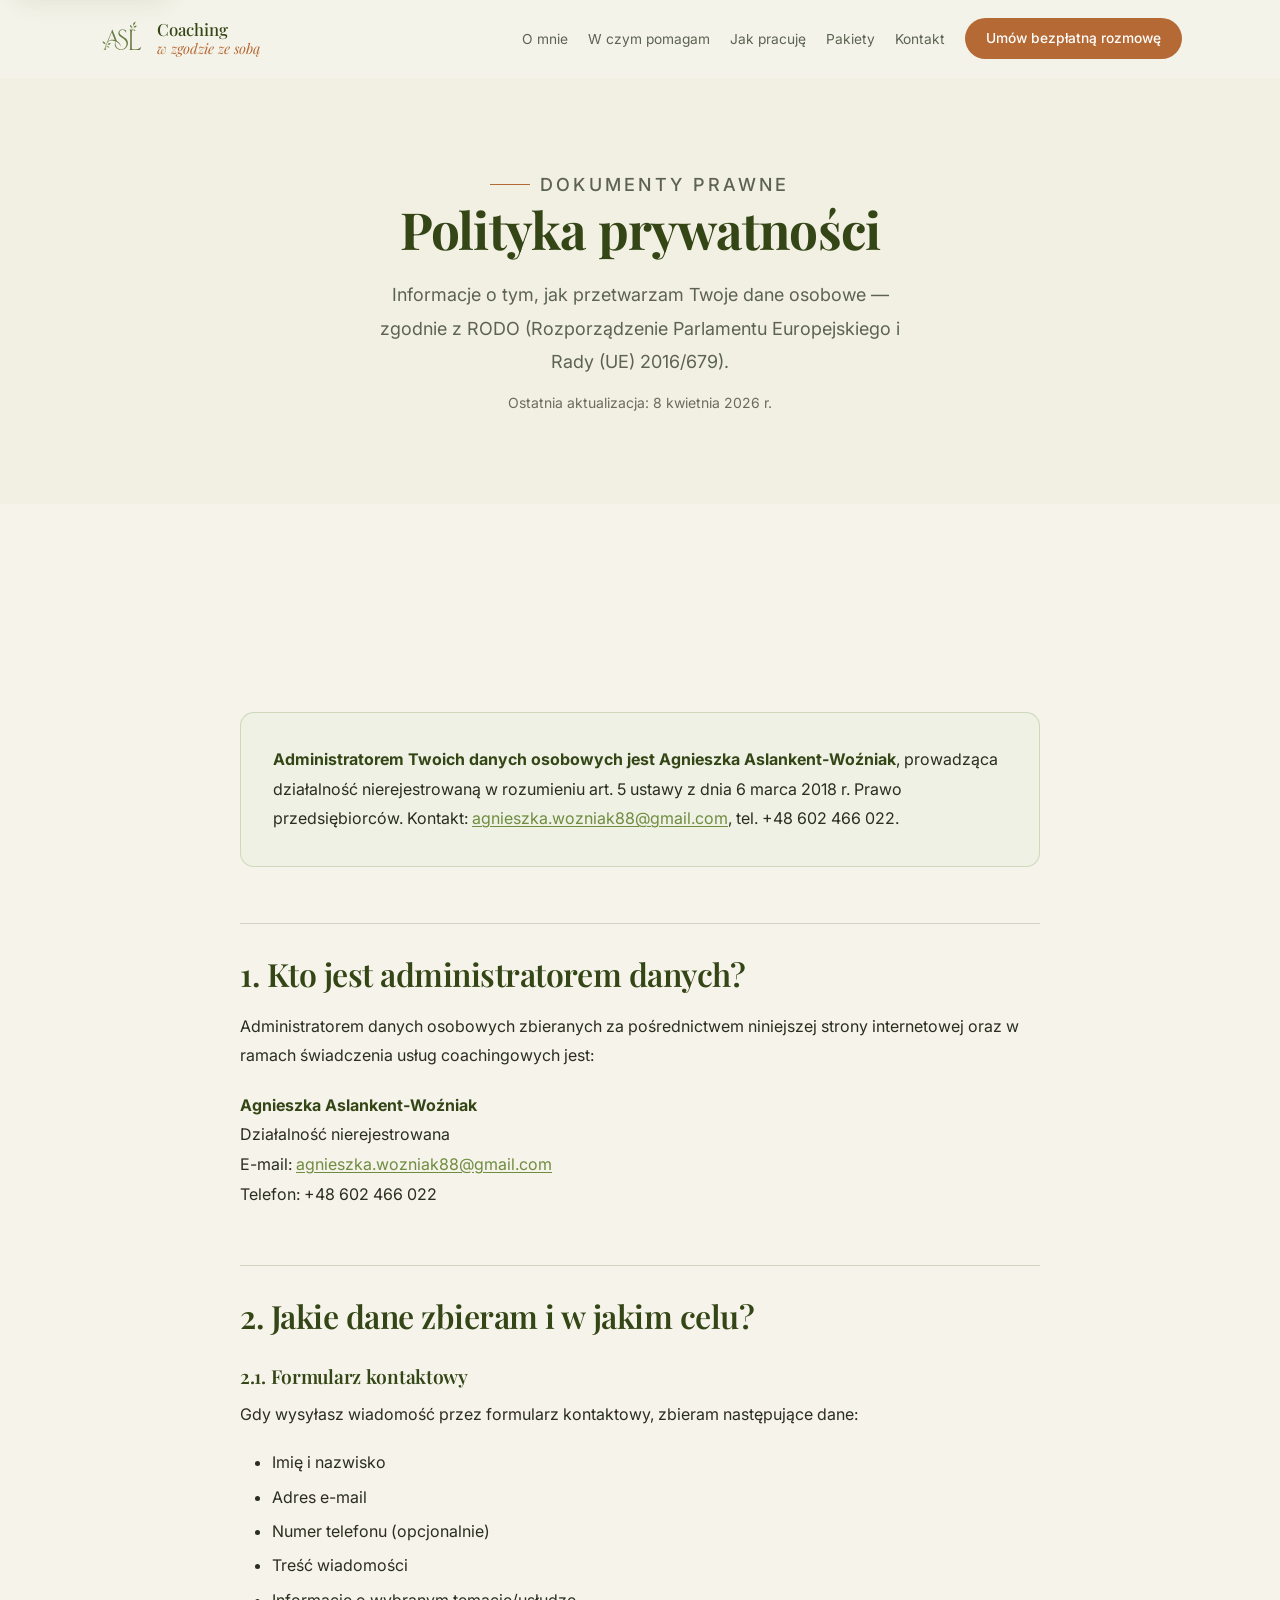
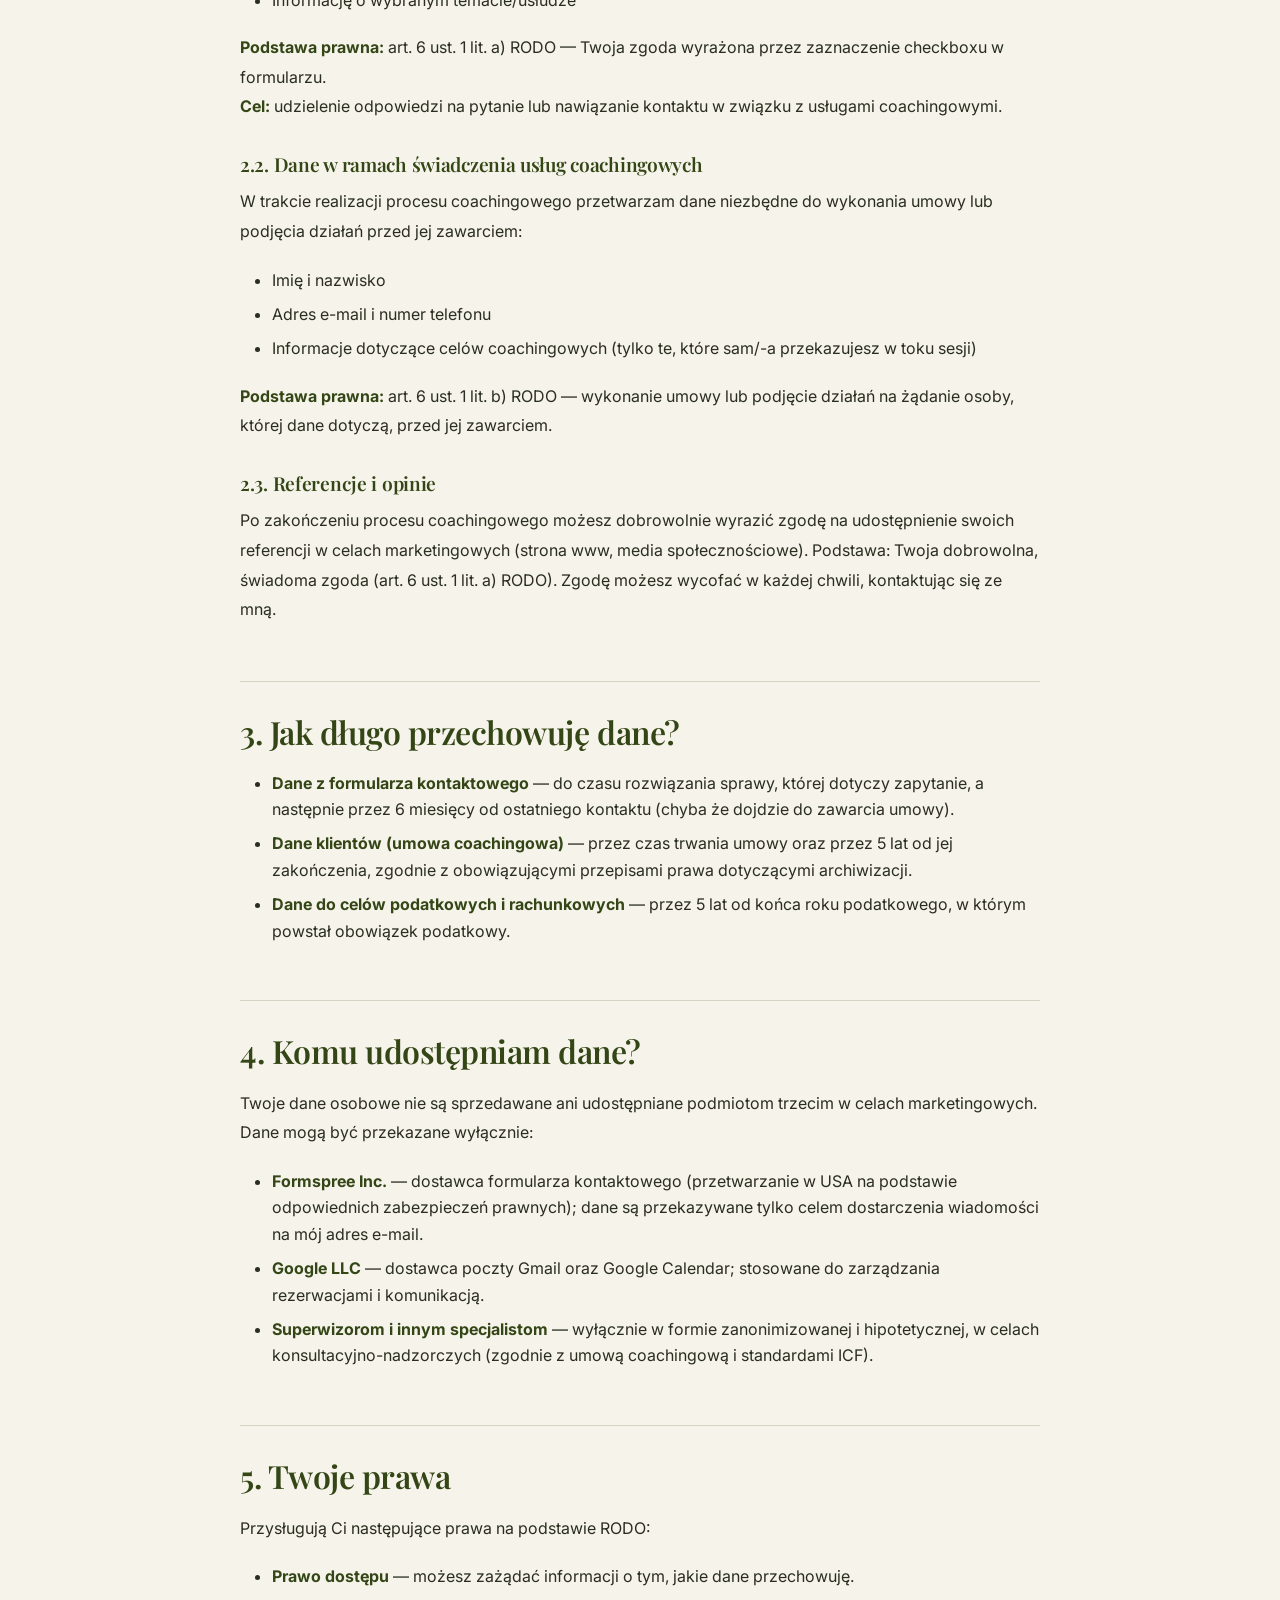
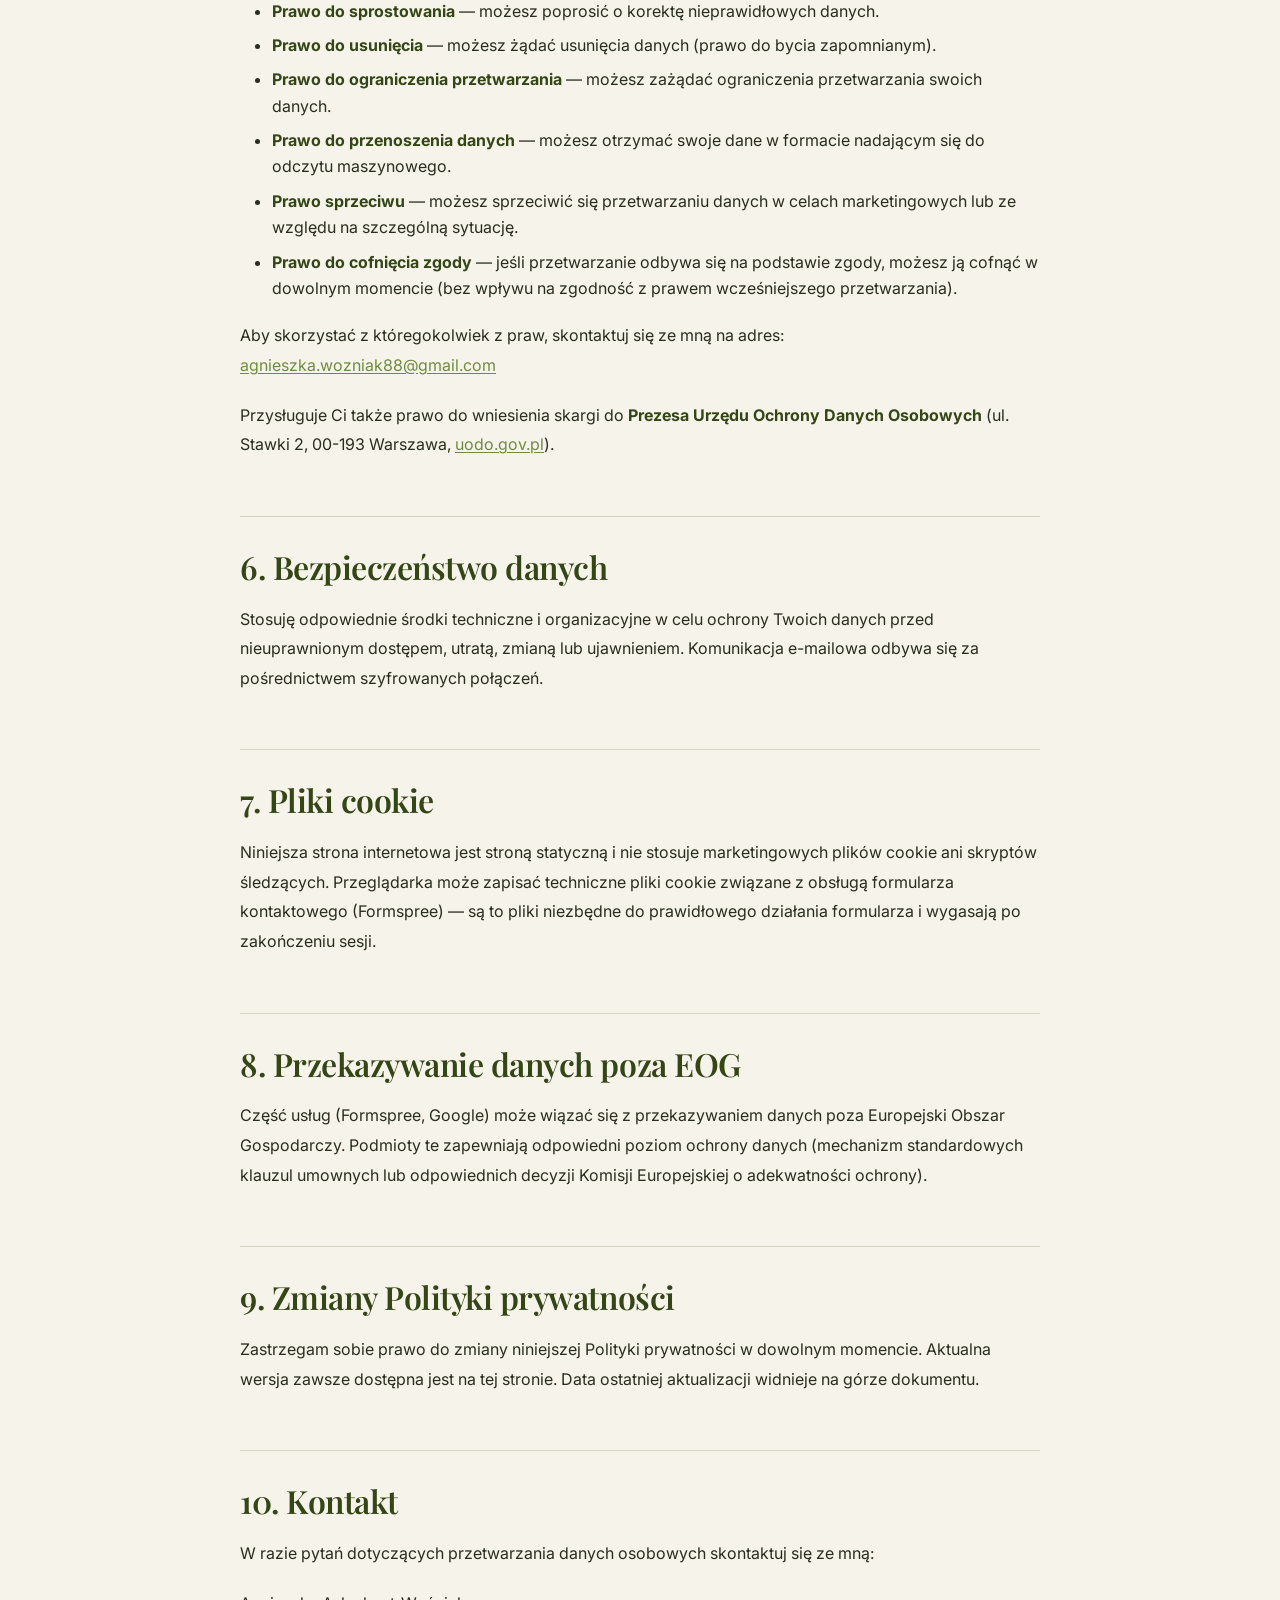
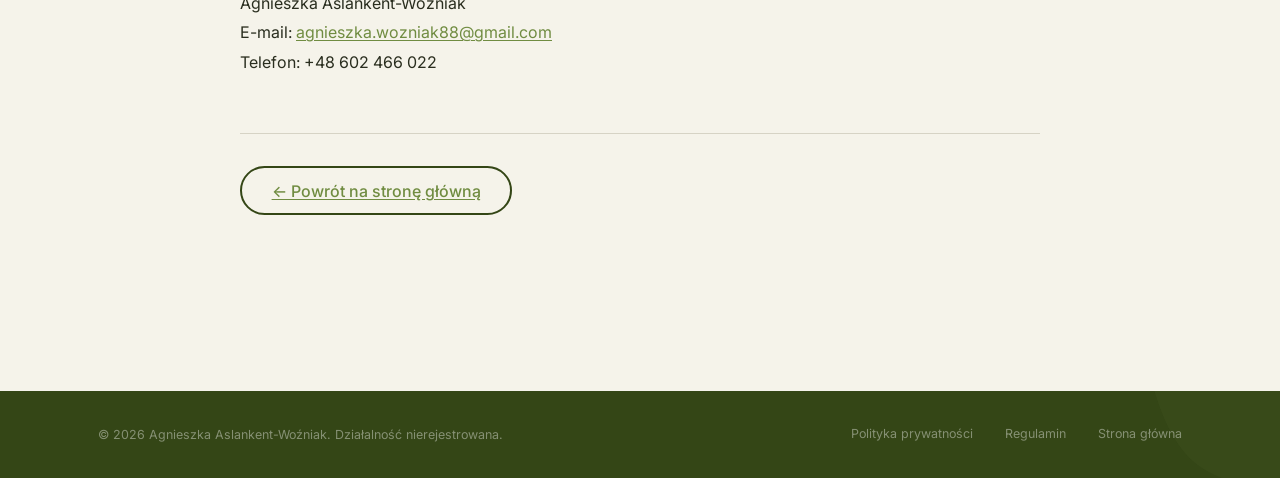
==== commit 7d770c71: "Przebudowa strony wg drzewka klientki + audyt UX Pro Max Struktura (wg drzewka — czerwiec 2026): - H" ====
--- a/polityka-prywatnosci.html
+++ b/polityka-prywatnosci.html
@@ -13,19 +13,23 @@
 </head>
 <body>
 
+  <a href="#main-content" class="skip-link">Przejdź do treści</a>
+
   <!-- Nawigacja -->
   <header>
     <nav class="site-nav scrolled" role="navigation" aria-label="Nawigacja główna">
       <div class="nav-inner">
         <a href="index.html" class="nav-logo" aria-label="Strona główna">
-          <img src="img/logo-a-green.png" alt="" class="nav-logo-mark" aria-hidden="true" />
-          <span class="nav-logo-text">Agnieszka<br/><em>Coaching</em></span>
+          <img src="img/logo-asl-mark.svg" alt="" class="nav-logo-mark" aria-hidden="true" />
+          <span class="nav-logo-text">Coaching <em>w zgodzie ze sobą</em></span>
         </a>
         <ul class="nav-links" role="list">
           <li><a href="index.html#o-mnie">O mnie</a></li>
-          <li><a href="index.html#uslugi">Usługi</a></li>
-          <li><a href="index.html#rezerwacja">Rezerwacja</a></li>
-          <li><a href="index.html#kontakt" class="nav-cta">Umów sesję</a></li>
+          <li><a href="index.html#w-czym-pomagam">W czym pomagam</a></li>
+          <li><a href="index.html#jak-pracuje">Jak pracuję</a></li>
+          <li><a href="index.html#pakiety">Pakiety</a></li>
+          <li><a href="index.html#kontakt">Kontakt</a></li>
+          <li><a href="index.html#kontakt" class="nav-cta">Umów bezpłatną rozmowę</a></li>
         </ul>
         <button class="nav-hamburger" aria-label="Otwórz menu" aria-expanded="false" aria-controls="mobile-nav-pp">
           <span></span><span></span><span></span>
@@ -34,13 +38,15 @@
     </nav>
     <nav id="mobile-nav-pp" class="nav-mobile" aria-label="Nawigacja mobilna">
       <a href="index.html#o-mnie">O mnie</a>
-      <a href="index.html#uslugi">Usługi</a>
-      <a href="index.html#rezerwacja">Rezerwacja</a>
-      <a href="index.html#kontakt" class="nav-cta">Umów sesję</a>
+      <a href="index.html#w-czym-pomagam">W czym pomagam</a>
+      <a href="index.html#jak-pracuje">Jak pracuję</a>
+      <a href="index.html#pakiety">Pakiety</a>
+      <a href="index.html#kontakt">Kontakt</a>
+      <a href="index.html#kontakt" class="nav-cta">Umów bezpłatną rozmowę</a>
     </nav>
   </header>
 
-  <main>
+  <main id="main-content">
 
     <!-- Hero podstrony -->
     <div class="subpage-hero">
--- a/css/style.css
+++ b/css/style.css
@@ -2,7 +2,7 @@
    AGNIESZKA ASLANKENT-WOŹNIAK — Coaching w zgodzie ze sobą
    Główny arkusz stylów
    Paleta wg Brand Guide: Herbal Green / Moss / Deep Moss / Burnt Terracotta / Soft Ivory
-   Fonty wg Brand Guide: Playfair Display (nagłówki) + Inter (body) + Allura (akcent)
+   Fonty wg Brand Guide: Playfair Display + Inter + Allura
    ================================================================ */
 
 /* ----------------------------------------------------------------
@@ -10,46 +10,46 @@
    ---------------------------------------------------------------- */
 :root {
   /* --- Kolory marki (Brand Guide) --- */
-  --color-primary:        #708C41;  /* Herbal Green — bazowy zieleń marki */
-  --color-primary-dark:   #344616;  /* Deep Moss — nagłówki, ciemne sekcje */
-  --color-primary-mid:    #657840;  /* Moss Green — przejścia */
-  --color-primary-light:  #98AE6F;  /* jasny Herbal — akcenty */
-  --color-primary-ultra:  #EEF1E4;  /* very light moss — tło kart */
-
-  --color-accent:         #B56934;  /* Burnt Terracotta — ciepło, energia */
-  --color-accent-dark:    #8E4F22;  /* ciemna terracotta */
-  --color-accent-light:   #D89368;  /* jasna terracotta */
-  --color-accent-ultra:   #F7EDE3;  /* bardzo jasna — tło CTA */
-
-  --color-ivory:          #E3E1D7;  /* Soft Ivory — tło neutralne */
-  --color-bg:             #F5F3EA;  /* paper-like background — główne */
-  --color-bg-alt:         #E3E1D7;  /* Soft Ivory — sekcje naprzemienne */
-  --color-bg-dark:        #344616;  /* Deep Moss — footer, ciemne sekcje */
-  --color-bg-hero:        #EEEDE2;  /* hero background — papierowe */
-
-  --color-text:           #2A2E1F;  /* deep text — na bazie Deep Moss */
-  --color-text-muted:     #5C6353;  /* pomocniczy tekst */
-  --color-text-light:     #8E9281;  /* delikatny tekst */
+  --color-primary:        #708C41;  /* Herbal Green */
+  --color-primary-dark:   #344616;  /* Deep Moss */
+  --color-primary-mid:    #657840;  /* Moss Green */
+  --color-primary-light:  #98AE6F;  /* jasny Herbal */
+  --color-primary-ultra:  #EEF1E4;  /* very light moss */
+
+  --color-accent:         #B56934;  /* Burnt Terracotta */
+  --color-accent-dark:    #8E4F22;
+  --color-accent-light:   #D89368;
+  --color-accent-ultra:   #F7EDE3;
+
+  --color-ivory:          #E3E1D7;  /* Soft Ivory */
+  --color-bg:             #F5F3EA;  /* paper-like main */
+  --color-bg-alt:         #EBE9DD;  /* lekko ciemniejsze ivory */
+  --color-bg-dark:        #344616;  /* Deep Moss */
+  --color-bg-hero:        #F2EFE3;  /* hero paper */
+
+  --color-text:           #2A2E1F;  /* na bazie Deep Moss */
+  --color-text-muted:     #5C6353;
+  --color-text-light:     #6A6D5E;   /* WCAG AA (4.77:1) na --color-bg */
   --color-white:          #FFFFFF;
-  --color-border:         #D6D3C5;  /* obramowania na ivory */
+  --color-border:         #D6D3C5;
   --color-border-dark:    #B8B4A1;
 
-  /* --- Fonty (Brand Guide: Playfair Display + Inter + Allura) --- */
+  /* --- Fonty --- */
   --font-heading: 'Playfair Display', Georgia, 'Times New Roman', serif;
   --font-body:    'Inter', -apple-system, BlinkMacSystemFont, 'Segoe UI', sans-serif;
   --font-script:  'Allura', 'Brush Script MT', cursive;
 
   /* --- Typografia --- */
-  --size-h1:       clamp(2.8rem, 6vw, 5rem);
+  --size-h1:       clamp(2.6rem, 5.5vw, 4.8rem);
   --size-h2:       clamp(2rem, 4vw, 3.25rem);
-  --size-h3:       clamp(1.5rem, 2.5vw, 2.25rem);
-  --size-h4:       clamp(1.15rem, 1.8vw, 1.625rem);
+  --size-h3:       clamp(1.35rem, 2.2vw, 1.85rem);
+  --size-h4:       clamp(1.1rem, 1.6vw, 1.45rem);
   --size-body-lg:  1.125rem;
   --size-body:     1rem;
   --size-body-sm:  0.875rem;
-  --size-label:    0.75rem;
-
-  --line-height-heading: 1.1;
+  --size-label:    0.78rem;
+
+  --line-height-heading: 1.12;
   --line-height-body:    1.65;
   --line-height-loose:   1.85;
 
@@ -73,7 +73,7 @@
   --radius-xl:   2.5rem;
   --radius-full: 9999px;
 
-  /* --- Shadows (na bazie Deep Moss) --- */
+  /* --- Shadows (Deep Moss base) --- */
   --shadow-sm:  0 2px 10px rgba(52, 70, 22, .06);
   --shadow-md:  0 6px 24px rgba(52, 70, 22, .09);
   --shadow-lg:  0 16px 48px rgba(52, 70, 22, .13);
@@ -87,7 +87,7 @@
   --dur-slow:   500ms;
 
   /* --- Nav height --- */
-  --nav-height: 72px;
+  --nav-height: 78px;
 }
 
 
@@ -113,6 +113,10 @@
   line-height: var(--line-height-body);
   color: var(--color-text);
   background-color: var(--color-bg);
+  background-image: url('../img/bg-19.png');
+  background-size: 600px auto;
+  background-repeat: repeat;
+  background-blend-mode: multiply;
   overflow-x: hidden;
   -webkit-font-smoothing: antialiased;
   -moz-osx-font-smoothing: grayscale;
@@ -124,6 +128,14 @@
 button { cursor: pointer; font-family: inherit; }
 input, textarea, select { font-family: inherit; }
 
+.visually-hidden {
+  position: absolute;
+  width: 1px; height: 1px;
+  padding: 0; margin: -1px;
+  overflow: hidden; clip: rect(0,0,0,0);
+  white-space: nowrap; border: 0;
+}
+
 
 /* ----------------------------------------------------------------
    3. TYPOGRAFIA
@@ -133,7 +145,7 @@
   font-weight: 600;
   line-height: var(--line-height-heading);
   color: var(--color-primary-dark);
-  letter-spacing: -0.02em;
+  letter-spacing: -0.015em;
 }
 h1 { font-size: var(--size-h1); font-weight: 700; }
 h2 { font-size: var(--size-h2); }
@@ -155,11 +167,11 @@
 .section-label {
   display: inline-flex;
   align-items: center;
-  gap: 0.5rem;
+  gap: 0.6rem;
   font-family: var(--font-body);
   font-size: var(--size-label);
   font-weight: 500;
-  letter-spacing: 0.12em;
+  letter-spacing: 0.18em;
   text-transform: uppercase;
   color: var(--color-accent);
   margin-bottom: var(--space-md);
@@ -167,7 +179,7 @@
 .section-label::before {
   content: '';
   display: inline-block;
-  width: 2rem;
+  width: 2.5rem;
   height: 1.5px;
   background: var(--color-accent);
 }
@@ -185,10 +197,7 @@
 
 section {
   padding-block: var(--space-2xl);
-}
-
-section:nth-child(even):not(.hero):not(.cta-strip) {
-  background-color: var(--color-bg-alt);
+  position: relative;
 }
 
 .section-header {
@@ -199,15 +208,21 @@
   justify-content: center;
 }
 .section-header h2 {
-  max-width: 640px;
+  max-width: 720px;
   margin-inline: auto;
 }
 .section-header p {
   margin-top: var(--space-md);
-  max-width: 560px;
+  max-width: 620px;
   margin-inline: auto;
   color: var(--color-text-muted);
   font-size: var(--size-body-lg);
+}
+
+/* CTA wewnątrz sekcji */
+.section-cta {
+  margin-top: var(--space-xl);
+  text-align: center;
 }
 
 
@@ -223,7 +238,7 @@
   height: var(--nav-height);
   display: flex;
   align-items: center;
-  background: rgba(253, 250, 245, .92);
+  background: rgba(245, 243, 234, .92);
   backdrop-filter: blur(12px);
   -webkit-backdrop-filter: blur(12px);
   border-bottom: 1px solid transparent;
@@ -243,50 +258,51 @@
   max-width: var(--container-max);
   margin-inline: auto;
   padding-inline: var(--container-pad);
+  gap: var(--space-md);
 }
 
 .nav-logo {
   display: inline-flex;
   align-items: center;
-  gap: 0.65rem;
+  gap: 0.7rem;
   font-family: var(--font-heading);
-  font-size: 1.25rem;
-  font-weight: 600;
+  font-size: 1.05rem;
+  font-weight: 500;
   color: var(--color-primary-dark);
   line-height: 1.15;
-  transition: color var(--dur-fast);
+  transition: opacity var(--dur-fast);
 }
 .nav-logo-mark {
-  width: 44px;
-  height: 44px;
+  width: 48px;
+  height: 48px;
   object-fit: contain;
   flex-shrink: 0;
 }
 .nav-logo-text {
   display: inline-block;
+  white-space: nowrap;
 }
 .nav-logo em {
+  display: block;
   font-style: italic;
-  font-weight: 500;
+  font-weight: 400;
+  font-size: 0.85em;
   color: var(--color-accent);
-}
-.nav-logo:hover { color: var(--color-primary-mid); }
-.footer-logo {
-  color: var(--color-white);
-  margin-bottom: var(--space-md);
-}
-.footer-logo em { color: var(--color-accent-light); }
+  margin-top: 0.1rem;
+}
+.nav-logo:hover { opacity: 0.85; }
 
 .nav-links {
   display: flex;
   align-items: center;
-  gap: var(--space-lg);
+  gap: 1.25rem;
 }
 
 .nav-links a {
-  font-size: 0.9rem;
+  font-size: 0.86rem;
   font-weight: 400;
   color: var(--color-text-muted);
+  white-space: nowrap;            /* żaden link nie pęka w środku */
   transition: color var(--dur-fast);
   position: relative;
 }
@@ -313,10 +329,10 @@
 .nav-cta {
   background: var(--color-accent) !important;
   color: var(--color-white) !important;
-  padding: 0.55rem 1.25rem;
+  padding: 0.6rem 1.3rem;
   border-radius: var(--radius-full);
   font-weight: 500 !important;
-  font-size: 0.875rem !important;
+  font-size: 0.86rem !important;
   display: inline-block;
   transition: background var(--dur-fast), transform var(--dur-fast) !important;
 }
@@ -324,6 +340,7 @@
 .nav-cta:hover {
   background: var(--color-accent-dark) !important;
   transform: translateY(-1px) !important;
+  color: var(--color-white) !important;
 }
 
 /* Hamburger */
@@ -376,6 +393,8 @@
   opacity: 0;
   transition: transform var(--dur-normal) var(--ease-smooth),
               opacity var(--dur-normal);
+  max-height: calc(100vh - var(--nav-height));
+  overflow-y: auto;
 }
 .nav-mobile.open {
   display: flex;
@@ -383,10 +402,13 @@
   opacity: 1;
 }
 .nav-mobile a {
-  font-size: 1.1rem;
+  font-size: 1.05rem;
   font-weight: 400;
   color: var(--color-text);
-  padding: 0.5rem 0;
+  padding: 0.85rem 0;   /* W2: min 44px touch target */
+  min-height: 44px;
+  display: flex;
+  align-items: center;
   border-bottom: 1px solid var(--color-border);
   transition: color var(--dur-fast);
 }
@@ -397,12 +419,8 @@
   justify-content: center;
   align-items: center;
   margin-top: var(--space-sm);
-  padding: 0.8rem 1.5rem;
-  background: var(--color-accent) !important;
-  color: var(--color-white) !important;
-  border-radius: var(--radius-full);
-  font-weight: 500 !important;
-  font-size: 1rem !important;
+  padding: 0.85rem 1.5rem;
+  font-size: 0.95rem !important;
   border-bottom: none !important;
 }
 
@@ -414,12 +432,12 @@
   display: inline-flex;
   align-items: center;
   justify-content: center;
-  gap: 0.5rem;
+  gap: 0.55rem;
   font-family: var(--font-body);
   font-size: var(--size-body);
   font-weight: 500;
   line-height: 1;
-  padding: 0.875rem 2rem;
+  padding: 0.9rem 1.85rem;
   border-radius: var(--radius-full);
   border: 2px solid transparent;
   cursor: pointer;
@@ -441,7 +459,8 @@
 .btn-primary:hover {
   background: var(--color-accent-dark);
   border-color: var(--color-accent-dark);
-  box-shadow: 0 8px 24px rgba(196, 112, 74, .35);
+  color: var(--color-white);
+  box-shadow: 0 8px 24px rgba(181, 105, 52, .35);
 }
 
 .btn-secondary {
@@ -465,12 +484,16 @@
 }
 
 .btn-lg {
-  padding: 1.1rem 2.5rem;
-  font-size: 1.05rem;
+  padding: 1.05rem 2.4rem;
+  font-size: 1.02rem;
 }
 .btn-sm {
   padding: 0.6rem 1.25rem;
   font-size: 0.875rem;
+}
+.btn-block {
+  display: flex;
+  width: 100%;
 }
 
 .btn svg, .btn .icon {
@@ -481,7 +504,7 @@
 
 
 /* ----------------------------------------------------------------
-   7. HERO
+   7. HERO — bez zdjęcia, z botanicznym akcentem ASL
    ---------------------------------------------------------------- */
 .hero {
   min-height: 100svh;
@@ -489,68 +512,53 @@
   display: flex;
   align-items: center;
   background-color: var(--color-bg-hero);
+  background-image: url('../img/bg-20.png');
+  background-size: cover;
+  background-position: center;
+  background-repeat: no-repeat;
   position: relative;
   overflow: hidden;
 }
-
-/* Dekoracyjne elementy tła — gałązka oliwna + miękkie tła wg Brand Guide */
 .hero::before {
   content: '';
   position: absolute;
-  top: -10%;
-  right: -8%;
-  width: clamp(280px, 42vw, 560px);
-  height: clamp(280px, 42vw, 560px);
-  background-image: url('../img/olive-branch.png');
-  background-size: contain;
-  background-repeat: no-repeat;
-  background-position: top right;
-  opacity: .14;
-  pointer-events: none;
-  transform: rotate(8deg);
-}
-.hero::after {
-  content: '';
-  position: absolute;
-  bottom: -15%;
-  left: -5%;
-  width: clamp(200px, 35vw, 500px);
-  height: clamp(200px, 35vw, 500px);
-  background: radial-gradient(circle, rgba(181, 105, 52, .10) 0%, transparent 70%);
-  border-radius: 50%;
+  inset: 0;
+  background: linear-gradient(110deg, rgba(242,239,227,.86) 0%, rgba(242,239,227,.6) 55%, rgba(242,239,227,.2) 100%);
   pointer-events: none;
 }
 
 .hero-inner {
   display: grid;
-  grid-template-columns: 1fr 1fr;
+  grid-template-columns: minmax(0, 1.2fr) minmax(0, 1fr);
   gap: var(--space-2xl);
   align-items: center;
   padding-block: var(--space-2xl);
   position: relative;
   z-index: 1;
-}
-
-.hero-content { max-width: 600px; }
+  width: 100%;
+}
+
+.hero-content { max-width: 620px; }
 
 .hero-badge {
   display: inline-flex;
   align-items: center;
   gap: 0.5rem;
-  background: var(--color-primary-ultra);
+  background: var(--color-white);
   color: var(--color-primary-dark);
   font-size: var(--size-label);
   font-weight: 500;
-  letter-spacing: 0.08em;
+  letter-spacing: 0.1em;
   text-transform: uppercase;
-  padding: 0.4rem 1rem;
+  padding: 0.45rem 1.1rem;
   border-radius: var(--radius-full);
   margin-bottom: var(--space-md);
-  border: 1px solid rgba(74, 123, 105, .2);
+  border: 1px solid rgba(112, 140, 65, .25);
+  box-shadow: var(--shadow-sm);
 }
 .hero-badge .dot {
-  width: 6px;
-  height: 6px;
+  width: 7px;
+  height: 7px;
   background: var(--color-primary);
   border-radius: 50%;
   animation: pulse 2s ease-in-out infinite;
@@ -564,18 +572,20 @@
 .hero h1 {
   margin-bottom: var(--space-lg);
   color: var(--color-primary-dark);
+  font-weight: 600;
 }
 .hero h1 em {
   font-style: italic;
+  font-weight: 500;
   color: var(--color-accent);
 }
 
 .hero-desc {
-  font-size: clamp(1rem, 1.5vw, 1.2rem);
+  font-size: clamp(1.05rem, 1.5vw, 1.2rem);
   color: var(--color-text-muted);
   line-height: var(--line-height-loose);
   margin-bottom: var(--space-xl);
-  max-width: 500px;
+  max-width: 520px;
 }
 
 .hero-actions {
@@ -600,8 +610,8 @@
   color: var(--color-text-muted);
 }
 .trust-item .icon-check {
-  width: 18px;
-  height: 18px;
+  width: 20px;
+  height: 20px;
   background: var(--color-primary-ultra);
   border-radius: 50%;
   display: flex;
@@ -609,487 +619,101 @@
   justify-content: center;
   flex-shrink: 0;
   color: var(--color-primary);
-  font-size: 10px;
-}
-
-/* Hero image / photo side */
-.hero-visual {
+  font-size: 11px;
+  font-weight: 700;
+}
+
+/* Botaniczny akcent po prawej (znak ASL z gałązkami) */
+.hero-decor {
+  position: relative;
   display: flex;
   justify-content: center;
   align-items: center;
-  position: relative;
-}
-
-.hero-photo-wrap {
-  position: relative;
-  width: clamp(280px, 42vw, 520px);
-  aspect-ratio: 3/4;
-}
-
-.hero-photo-bg {
+  min-height: 320px;
+}
+.hero-decor-mark {
+  width: 100%;
+  max-width: 460px;
+  height: auto;
+  opacity: 0.95;
+  filter: drop-shadow(0 12px 36px rgba(52, 70, 22, .15));
+  animation: floatGentle 6s ease-in-out infinite;
+}
+@keyframes floatGentle {
+  0%, 100% { transform: translateY(0); }
+  50%       { transform: translateY(-12px); }
+}
+
+
+/* ----------------------------------------------------------------
+   8. SEKCJA "KIM JESTEM?" — zdjęcie + tekst
+   ---------------------------------------------------------------- */
+.about-section {
+  background-color: var(--color-bg);
+  background-image: url('../img/bg-22.png');
+  background-size: cover;
+  background-position: center;
+  background-repeat: no-repeat;
+}
+.about-section::before {
+  content: '';
   position: absolute;
   inset: 0;
-  border-radius: var(--radius-xl);
-  background: linear-gradient(145deg, var(--color-primary-ultra), var(--color-bg-alt));
-  transform: rotate(3deg);
-  transition: transform var(--dur-slow) var(--ease-smooth);
-}
-.hero-photo-wrap:hover .hero-photo-bg {
-  transform: rotate(5deg) scale(1.01);
-}
-
-/* .hero-photo — usunięto (zastąpione przez hero-stats) */
-
-.hero-photo-placeholder {
-  position: relative;
-  width: 100%;
-  height: 100%;
-  border-radius: var(--radius-xl);
-  background: linear-gradient(160deg, var(--color-primary-ultra) 0%, var(--color-bg-alt) 100%);
-  display: flex;
-  flex-direction: column;
-  align-items: center;
-  justify-content: center;
-  gap: var(--space-md);
-  box-shadow: var(--shadow-lg);
-  color: var(--color-primary-light);
-}
-.hero-photo-placeholder svg {
-  width: 80px;
-  height: 80px;
-  opacity: .4;
-}
-.hero-photo-placeholder p {
-  font-size: var(--size-body-sm);
-  color: var(--color-primary-light);
-  text-align: center;
-}
-
-/* Floating badge on photo */
-.hero-float-badge {
-  position: absolute;
-  bottom: -1.5rem;
-  left: -1.5rem;
-  background: var(--color-white);
-  border-radius: var(--radius-lg);
-  padding: var(--space-md) var(--space-lg);
-  box-shadow: var(--shadow-md);
-  border: 1px solid var(--color-border);
-  display: flex;
-  align-items: center;
-  gap: var(--space-sm);
-  max-width: 220px;
-}
-.hero-float-badge .badge-icon {
-  width: 42px;
-  height: 42px;
-  background: var(--color-accent-ultra);
-  border-radius: var(--radius-md);
-  display: flex;
-  align-items: center;
-  justify-content: center;
-  font-size: 1.25rem;
-  flex-shrink: 0;
-}
-.hero-float-badge p {
-  font-size: var(--size-body-sm);
-  color: var(--color-text-muted);
-  line-height: 1.4;
-}
-.hero-float-badge strong {
-  display: block;
-  color: var(--color-text);
-  font-size: var(--size-body);
-  font-weight: 600;
-}
-
-.hero-float-badge-2 {
-  position: absolute;
-  top: 2rem;
-  right: -2rem;
-  background: var(--color-accent);
-  color: var(--color-white);
-  border-radius: var(--radius-lg);
-  padding: 0.75rem 1rem;
-  box-shadow: 0 8px 24px rgba(196, 112, 74, .35);
-  text-align: center;
-  min-width: 110px;
-}
-.hero-float-badge-2 strong {
-  display: block;
-  font-size: 1.6rem;
-  font-family: var(--font-heading);
-  font-weight: 700;
-  line-height: 1;
-}
-.hero-float-badge-2 span {
-  font-size: 0.7rem;
-  opacity: .85;
-  line-height: 1.3;
-  display: block;
-}
-
-/* Scroll indicator */
-.hero-scroll {
-  position: absolute;
-  bottom: 2.5rem;
-  left: 50%;
-  transform: translateX(-50%);
-  display: flex;
-  flex-direction: column;
-  align-items: center;
-  gap: 0.5rem;
-  color: var(--color-text-light);
-  font-size: 0.7rem;
-  letter-spacing: 0.1em;
-  text-transform: uppercase;
-  z-index: 1;
-  animation: scrollBounce 2s ease-in-out infinite;
-}
-.hero-scroll-line {
-  width: 1.5px;
-  height: 40px;
-  background: linear-gradient(to bottom, var(--color-primary-light), transparent);
-}
-
-@keyframes scrollBounce {
-  0%, 100% { transform: translateX(-50%) translateY(0); }
-  50%       { transform: translateX(-50%) translateY(6px); }
-}
-
-
-/* ----------------------------------------------------------------
-   7b. HERO STATS — infografika zamiast zdjęcia w sekcji hero
-   ---------------------------------------------------------------- */
-.hero-stats {
-  display: grid;
-  grid-template-columns: 1fr 1fr;
-  gap: var(--space-md);
-  width: clamp(280px, 38vw, 480px);
-}
-
-.stat-card {
-  background: var(--color-white);
-  border: 1px solid var(--color-border);
-  border-radius: var(--radius-lg);
-  padding: var(--space-lg) var(--space-xl);
-  display: flex;
-  flex-direction: column;
-  gap: 0.35rem;
-  box-shadow: var(--shadow-card);
-  transition: transform var(--dur-normal) var(--ease-smooth),
-              box-shadow var(--dur-normal);
-}
-.stat-card:hover {
-  transform: translateY(-3px);
-  box-shadow: var(--shadow-md);
-}
-.stat-card.accent {
-  background: var(--color-primary-dark);
-  border-color: var(--color-primary-dark);
-}
-.stat-card.accent .stat-num,
-.stat-card.accent .stat-label { color: var(--color-white); }
-.stat-card.accent .stat-label { color: rgba(255,255,255,.65); }
-
-.stat-num {
-  font-family: var(--font-heading);
-  font-size: clamp(2rem, 3vw, 2.8rem);
-  font-weight: 700;
-  color: var(--color-primary-dark);
-  line-height: 1;
-}
-.stat-num small {
-  font-size: 55%;
-  font-weight: 400;
-  vertical-align: super;
-}
-.stat-label {
-  font-size: var(--size-body-sm);
-  color: var(--color-text-muted);
-  line-height: 1.3;
-}
-.stat-badge {
-  display: inline-flex;
-  align-items: center;
-  gap: 0.4rem;
-  background: var(--color-accent-ultra);
-  color: var(--color-accent-dark);
-  font-size: var(--size-label);
-  font-weight: 600;
-  letter-spacing: 0.06em;
-  text-transform: uppercase;
-  padding: 0.3rem 0.7rem;
-  border-radius: var(--radius-full);
-  border: 1px solid var(--color-accent-light);
-  width: fit-content;
-  margin-bottom: 0.25rem;
-}
-
-
-/* ----------------------------------------------------------------
-   7c. ABOUT PROFILE CARD — infografika w sekcji O mnie
-   ---------------------------------------------------------------- */
-.about-profile {
-  display: flex;
-  flex-direction: column;
-  gap: var(--space-lg);
-}
-
-.profile-initials-wrap {
-  background:
-    linear-gradient(145deg, rgba(238, 241, 228, .96), rgba(227, 225, 215, .96)),
-    url('../img/olive-branch.png') no-repeat right -40px top -20px / 70%;
-  border-radius: var(--radius-xl);
-  padding: var(--space-2xl) var(--space-xl);
-  display: flex;
-  flex-direction: column;
-  align-items: center;
-  gap: var(--space-lg);
-  border: 1px solid var(--color-border);
-  text-align: center;
-}
-.profile-avatar {
-  width: 116px;
-  height: 116px;
-  background: var(--color-primary-dark);
-  border-radius: 50%;
-  display: flex;
-  align-items: center;
-  justify-content: center;
-  flex-shrink: 0;
-  box-shadow: 0 8px 24px rgba(52, 70, 22, .25);
-  padding: 14px;
-}
-.profile-avatar img {
-  width: 100%;
-  height: 100%;
-  object-fit: contain;
-  display: block;
-}
-.profile-name {
-  font-family: var(--font-heading);
-  font-size: clamp(1.3rem, 2vw, 1.8rem);
-  font-weight: 600;
-  color: var(--color-primary-dark);
-  line-height: 1.2;
-}
-.profile-name span {
-  display: block;
-  font-size: 0.75em;
-  font-weight: 400;
-  color: var(--color-text-muted);
-  margin-top: 0.25rem;
-}
-
-.profile-certs {
-  display: flex;
-  flex-direction: column;
-  gap: var(--space-sm);
-  width: 100%;
-}
-.cert-item {
-  display: flex;
-  align-items: center;
-  gap: var(--space-sm);
-  background: var(--color-white);
-  border: 1px solid var(--color-border);
-  border-radius: var(--radius-md);
-  padding: 0.7rem var(--space-md);
-  box-shadow: var(--shadow-sm);
-}
-.cert-item .cert-icon {
-  width: 32px;
-  height: 32px;
-  border-radius: var(--radius-sm);
-  background: var(--color-primary-ultra);
-  color: var(--color-primary);
-  display: flex;
-  align-items: center;
-  justify-content: center;
-  flex-shrink: 0;
-}
-.cert-item .cert-icon svg {
-  width: 18px;
-  height: 18px;
-}
-.cert-item span {
-  font-size: var(--size-body-sm);
-  font-weight: 500;
-  color: var(--color-primary-dark);
-  line-height: 1.3;
-}
-.cert-item span small {
-  display: block;
-  font-size: 0.7rem;
-  font-weight: 400;
-  color: var(--color-text-muted);
-}
-
-.profile-exp {
-  display: grid;
-  grid-template-columns: 1fr 1fr;
-  gap: var(--space-sm);
-}
-.exp-item {
-  background: var(--color-white);
-  border: 1px solid var(--color-border);
-  border-radius: var(--radius-md);
-  padding: var(--space-md);
-  text-align: center;
-  box-shadow: var(--shadow-sm);
-}
-.exp-num {
-  font-family: var(--font-heading);
-  font-size: 1.8rem;
-  font-weight: 700;
-  color: var(--color-accent);
-  line-height: 1;
-  display: block;
-}
-.exp-desc {
-  font-size: 0.72rem;
-  color: var(--color-text-muted);
-  line-height: 1.35;
-  margin-top: 0.2rem;
-  display: block;
-}
-
-
-/* ----------------------------------------------------------------
-   8. SEKCJA O MNIE
-   ---------------------------------------------------------------- */
+  background: rgba(245, 243, 234, .78);
+  pointer-events: none;
+}
 .about-inner {
   display: grid;
-  grid-template-columns: 1fr 1.5fr;
+  grid-template-columns: minmax(0, 0.85fr) minmax(0, 1.15fr);
   gap: var(--space-2xl);
-  align-items: start;
+  align-items: center;
+  position: relative;
+  z-index: 1;
 }
 
 .about-photo-wrap {
   position: relative;
 }
-
 .about-photo-frame {
   position: relative;
   border-radius: var(--radius-xl);
   overflow: hidden;
   aspect-ratio: 3/4;
-}
-.about-photo-frame::before {
-  content: '';
-  position: absolute;
-  inset: 0;
-  background: linear-gradient(to bottom, transparent 60%, rgba(30, 61, 53, .5));
-  z-index: 1;
-}
-
+  box-shadow: var(--shadow-lg);
+  background: var(--color-ivory);
+}
 .about-photo {
   width: 100%;
   height: 100%;
+  object-fit: cover;
   display: block;
 }
-
-.about-photo-placeholder {
-  width: 100%;
-  aspect-ratio: 3/4;
-  background: linear-gradient(160deg, var(--color-primary-ultra) 0%, var(--color-bg-alt) 100%);
-  border-radius: var(--radius-xl);
-  display: flex;
-  align-items: center;
-  justify-content: center;
-  color: var(--color-primary-light);
-}
-.about-photo-placeholder svg {
-  width: 80px;
-  height: 80px;
-  opacity: .4;
-}
-
-.about-cert-badge {
+/* Subtelna nakładka botaniczna (opcjonalna) - osobna warstwa, nie modyfikuje zdjęcia */
+.about-photo-leaf {
   position: absolute;
-  bottom: -1rem;
-  right: -1rem;
-  background: var(--color-white);
-  border-radius: var(--radius-md);
-  padding: var(--space-md) var(--space-lg);
-  box-shadow: var(--shadow-md);
-  border: 1px solid var(--color-border);
-  display: flex;
-  flex-direction: column;
-  gap: 0.25rem;
-  max-width: 180px;
-}
-.about-cert-badge span:first-child {
-  font-size: 1.4rem;
-}
-.about-cert-badge strong {
-  font-size: var(--size-body-sm);
-  font-weight: 600;
-  color: var(--color-primary-dark);
-  line-height: 1.3;
-}
-.about-cert-badge small {
-  font-size: 0.7rem;
-  color: var(--color-text-light);
+  bottom: -2.5rem;
+  right: -2.5rem;
+  width: 60%;
+  aspect-ratio: 1;
+  background-image: url('../img/blob-moss-green.png');
+  background-size: contain;
+  background-repeat: no-repeat;
+  background-position: center;
+  opacity: 0.5;
+  z-index: -1;
+  pointer-events: none;
 }
 
 .about-content { padding-top: var(--space-sm); }
-
-.about-content h2 {
-  margin-bottom: var(--space-md);
-}
-
+.about-content h2 { margin-bottom: var(--space-md); }
 .about-content p {
   margin-bottom: var(--space-md);
   color: var(--color-text);
 }
 .about-content p:last-of-type { margin-bottom: var(--space-lg); }
 
-.about-values {
-  display: grid;
-  grid-template-columns: 1fr 1fr;
-  gap: var(--space-md);
-  margin-top: var(--space-lg);
-}
-
-.value-item {
-  display: flex;
-  align-items: flex-start;
-  gap: var(--space-sm);
-}
-.value-icon {
-  width: 40px;
-  height: 40px;
-  background: var(--color-primary-ultra);
-  color: var(--color-primary-dark);
-  border-radius: var(--radius-sm);
-  display: flex;
-  align-items: center;
-  justify-content: center;
-  flex-shrink: 0;
-}
-.value-icon svg {
-  width: 20px;
-  height: 20px;
-}
-.value-text strong {
-  display: block;
-  font-size: var(--size-body);
-  font-weight: 600;
-  color: var(--color-primary-dark);
-  margin-bottom: 0.2rem;
-}
-.value-text p {
-  font-size: var(--size-body-sm);
-  color: var(--color-text-muted);
-  line-height: 1.5;
-  margin-bottom: 0;
-}
-
-/* Cytat wyróżniony */
 .about-quote {
-  margin: var(--space-xl) 0;
+  margin: var(--space-xl) 0 var(--space-lg);
   padding: var(--space-lg) var(--space-xl);
   background: var(--color-primary-ultra);
   border-left: 4px solid var(--color-primary);
@@ -1109,375 +733,570 @@
 }
 .about-quote p {
   font-family: var(--font-heading);
-  font-size: clamp(1.2rem, 2vw, 1.6rem);
+  font-size: clamp(1.15rem, 1.8vw, 1.5rem);
   font-style: italic;
   color: var(--color-primary-dark);
-  line-height: 1.4;
+  line-height: 1.45;
   position: relative;
   z-index: 1;
   margin-bottom: 0;
 }
 
-
-/* ----------------------------------------------------------------
-   9. SEKCJA USŁUGI
-   ---------------------------------------------------------------- */
-.services-grid {
+.about-link {
+  display: inline-flex;
+  align-items: center;
+  gap: 0.5rem;
+  color: var(--color-accent);
+  font-weight: 500;
+  border-bottom: 1px solid currentColor;
+  padding-bottom: 0.2rem;
+  transition: gap var(--dur-normal) var(--ease-smooth), color var(--dur-fast);
+}
+.about-link svg { width: 18px; height: 18px; }
+.about-link:hover {
+  color: var(--color-accent-dark);
+  gap: 0.85rem;
+}
+
+
+/* ----------------------------------------------------------------
+   9. SEKCJA "W CZYM POMAGAM"
+   ---------------------------------------------------------------- */
+.help-section {
+  background-color: var(--color-bg-alt);
+  position: relative;
+}
+.help-section::after {
+  content: '';
+  position: absolute;
+  top: -6%;
+  right: -6%;
+  width: clamp(220px, 32vw, 460px);
+  aspect-ratio: 1;
+  background-image: url('../img/blob-terracotta.png');
+  background-size: contain;
+  background-repeat: no-repeat;
+  opacity: 0.18;
+  pointer-events: none;
+  z-index: 0;
+}
+.help-section > .container { position: relative; z-index: 1; }
+
+.help-grid {
   display: grid;
-  grid-template-columns: repeat(auto-fit, minmax(300px, 1fr));
+  grid-template-columns: repeat(auto-fit, minmax(240px, 1fr));
   gap: var(--space-lg);
 }
-
-.service-card {
+.help-item {
+  background: var(--color-white);
+  border: 1px solid var(--color-border);
+  border-radius: var(--radius-lg);
+  padding: var(--space-lg);
+  display: flex;
+  flex-direction: column;
+  gap: var(--space-sm);
+  box-shadow: var(--shadow-card);
+  transition: transform var(--dur-normal) var(--ease-smooth),
+              box-shadow var(--dur-normal);
+}
+.help-item:hover {
+  transform: translateY(-4px);
+  box-shadow: var(--shadow-lg);
+}
+.help-icon {
+  width: 48px;
+  height: 48px;
+  border-radius: var(--radius-md);
+  background: var(--color-primary-ultra);
+  color: var(--color-primary-dark);
+  display: flex;
+  align-items: center;
+  justify-content: center;
+  margin-bottom: 0.4rem;
+}
+.help-icon svg { width: 24px; height: 24px; }
+.help-item h3 {
+  font-size: 1.2rem;
+  color: var(--color-primary-dark);
+  line-height: 1.3;
+}
+.help-item p {
+  color: var(--color-text-muted);
+  font-size: var(--size-body-sm);
+  line-height: 1.6;
+  margin: 0;
+  max-width: 60ch;
+}
+
+.help-summary {
+  text-align: center;
+  margin-top: var(--space-xl);
+  font-family: var(--font-heading);
+  font-style: italic;
+  font-size: clamp(1.1rem, 1.6vw, 1.35rem);
+  color: var(--color-primary-dark);
+  max-width: 720px;
+  margin-inline: auto;
+}
+
+
+/* ----------------------------------------------------------------
+   10. SEKCJA "Z KIM PRACUJĘ"
+   ---------------------------------------------------------------- */
+.audience-section {
+  background-color: var(--color-bg);
+  background-image: url('../img/bg-23.png');
+  background-size: cover;
+  background-position: center;
+  background-repeat: no-repeat;
+}
+.audience-section::before {
+  content: '';
+  position: absolute;
+  inset: 0;
+  background: rgba(245, 243, 234, .82);
+  pointer-events: none;
+}
+.audience-section > .container { position: relative; z-index: 1; }
+
+.audience-grid {
+  display: grid;
+  grid-template-columns: repeat(auto-fit, minmax(240px, 1fr));
+  gap: var(--space-lg);
+}
+.audience-card {
   background: var(--color-white);
   border-radius: var(--radius-lg);
-  padding: var(--space-xl);
+  padding: var(--space-lg) var(--space-lg) var(--space-xl);
+  border: 1px solid var(--color-border);
+  position: relative;
+  overflow: hidden;
   box-shadow: var(--shadow-card);
+  transition: transform var(--dur-normal) var(--ease-smooth),
+              box-shadow var(--dur-normal);
+}
+.audience-card:hover {
+  transform: translateY(-4px);
+  box-shadow: var(--shadow-lg);
+}
+.audience-num {
+  font-family: var(--font-heading);
+  font-style: italic;
+  font-size: 2.6rem;
+  color: var(--color-accent-light);
+  line-height: 1;
+  margin-bottom: var(--space-sm);
+  opacity: .9;
+}
+.audience-card h3 {
+  font-size: 1.2rem;
+  margin-bottom: 0.7rem;
+  color: var(--color-primary-dark);
+}
+.audience-card p {
+  color: var(--color-text-muted);
+  font-size: var(--size-body-sm);
+  line-height: 1.6;
+  margin: 0;
+  max-width: 60ch;
+}
+
+
+/* ----------------------------------------------------------------
+   11. SEKCJA "REZULTATY"
+   ---------------------------------------------------------------- */
+.results-section {
+  background-color: var(--color-primary-dark);
+  color: var(--color-white);
+  position: relative;
+  overflow: hidden;
+}
+.results-section::before {
+  content: '';
+  position: absolute;
+  inset: 0;
+  background:
+    radial-gradient(ellipse at top right, rgba(112, 140, 65, .25) 0%, transparent 55%),
+    radial-gradient(ellipse at bottom left, rgba(181, 105, 52, .14) 0%, transparent 55%);
+  pointer-events: none;
+}
+.results-section::after {
+  content: '';
+  position: absolute;
+  right: -4%;
+  bottom: -10%;
+  width: clamp(220px, 30vw, 440px);
+  aspect-ratio: 1;
+  background-image: url('../img/blob-moss-green.png');
+  background-size: contain;
+  background-repeat: no-repeat;
+  background-position: bottom right;
+  opacity: 0.18;
+  pointer-events: none;
+}
+.results-section > .container { position: relative; z-index: 1; }
+
+.results-section .section-header h2 {
+  color: var(--color-white);
+}
+.results-section .section-header p {
+  color: rgba(255,255,255,.7);
+}
+.results-label {
+  color: var(--color-accent-light) !important;
+}
+.results-label::before {
+  background: var(--color-accent-light);
+}
+
+.results-list {
+  display: grid;
+  grid-template-columns: repeat(auto-fit, minmax(280px, 1fr));
+  gap: var(--space-md) var(--space-xl);
+  max-width: 920px;
+  margin-inline: auto;
+}
+.results-list li {
+  display: flex;
+  align-items: flex-start;
+  gap: var(--space-md);
+  color: rgba(255,255,255,.88);
+  font-size: var(--size-body-lg);
+  line-height: 1.5;
+}
+.results-list li .check {
+  width: 30px;
+  height: 30px;
+  background: var(--color-accent);
+  border-radius: 50%;
+  display: flex;
+  align-items: center;
+  justify-content: center;
+  color: var(--color-white);
+  flex-shrink: 0;
+  margin-top: 0.1rem;
+}
+.results-list li .check svg { width: 16px; height: 16px; }
+.results-list li strong { color: var(--color-white); font-weight: 600; }
+.results-list li em { color: var(--color-accent-light); font-style: normal; font-weight: 500; }
+
+
+/* ----------------------------------------------------------------
+   12. SEKCJA "OPINIE KLIENTÓW" — 3 karty placeholderowe
+   ---------------------------------------------------------------- */
+.opinions-section {
+  background-color: var(--color-bg-alt);
+  background-image: url('../img/bg-21.png');
+  background-size: cover;
+  background-position: center;
+  background-repeat: no-repeat;
+}
+.opinions-section::before {
+  content: '';
+  position: absolute;
+  inset: 0;
+  background: rgba(235, 233, 221, .8);
+  pointer-events: none;
+}
+.opinions-section > .container { position: relative; z-index: 1; }
+
+.opinions-grid {
+  display: grid;
+  grid-template-columns: repeat(auto-fit, minmax(260px, 1fr));
+  gap: var(--space-lg);
+}
+
+.opinion-card {
+  background: var(--color-white);
   border: 1px solid var(--color-border);
+  border-radius: var(--radius-lg);
+  padding: var(--space-xl) var(--space-lg) var(--space-lg);
+  position: relative;
+  box-shadow: var(--shadow-card);
   display: flex;
   flex-direction: column;
   gap: var(--space-md);
   transition: transform var(--dur-normal) var(--ease-smooth),
+              box-shadow var(--dur-normal);
+}
+.opinion-card:hover {
+  transform: translateY(-4px);
+  box-shadow: var(--shadow-lg);
+}
+.opinion-quote {
+  width: 40px;
+  height: 40px;
+  color: var(--color-accent-light);
+  opacity: 0.85;
+}
+.opinion-card blockquote p {
+  font-family: var(--font-heading);
+  font-style: italic;
+  font-size: 1.05rem;
+  line-height: 1.6;
+  color: var(--color-primary-dark);
+  margin: 0;
+}
+.opinion-card figcaption {
+  border-top: 1px solid var(--color-border);
+  padding-top: var(--space-sm);
+  margin-top: auto;
+}
+.opinion-card figcaption strong {
+  display: block;
+  font-family: var(--font-heading);
+  font-size: 1.05rem;
+  color: var(--color-primary-dark);
+}
+.opinion-card figcaption span {
+  display: block;
+  font-size: var(--size-body-sm);
+  color: var(--color-text-muted);
+  margin-top: 0.15rem;
+}
+
+
+/* ----------------------------------------------------------------
+   13. SEKCJA "JAK PRACUJĘ" — 6 etapów
+   ---------------------------------------------------------------- */
+.process-section {
+  background-color: var(--color-bg);
+  background-image: url('../img/bg-24.png');
+  background-size: cover;
+  background-position: center;
+  background-repeat: no-repeat;
+}
+.process-section::before {
+  content: '';
+  position: absolute;
+  inset: 0;
+  background: rgba(245, 243, 234, .82);
+  pointer-events: none;
+}
+.process-section > .container { position: relative; z-index: 1; }
+
+.process-steps {
+  display: grid;
+  grid-template-columns: repeat(auto-fit, minmax(280px, 1fr));
+  gap: var(--space-lg);
+  counter-reset: step;
+}
+.process-step {
+  background: var(--color-white);
+  border: 1px solid var(--color-border);
+  border-radius: var(--radius-lg);
+  padding: var(--space-lg);
+  box-shadow: var(--shadow-card);
+  position: relative;
+  overflow: hidden;
+  transition: transform var(--dur-normal) var(--ease-smooth),
               box-shadow var(--dur-normal),
               border-color var(--dur-normal);
-  position: relative;
-  overflow: hidden;
-}
-.service-card::before {
+}
+.process-step::before {
   content: '';
   position: absolute;
-  top: 0;
-  left: 0;
-  right: 0;
-  height: 4px;
+  top: 0; left: 0; right: 0;
+  height: 3px;
   background: linear-gradient(to right, var(--color-primary), var(--color-accent));
   opacity: 0;
   transition: opacity var(--dur-normal);
 }
-.service-card:hover {
+.process-step:hover {
+  transform: translateY(-4px);
+  box-shadow: var(--shadow-lg);
+  border-color: var(--color-primary-light);
+}
+.process-step:hover::before { opacity: 1; }
+.process-step .step-num {
+  font-family: var(--font-heading);
+  font-style: italic;
+  font-size: 2rem;
+  color: var(--color-accent);
+  line-height: 1;
+  display: block;
+  margin-bottom: 0.5rem;
+}
+.process-step h3 {
+  font-size: 1.35rem;
+  color: var(--color-primary-dark);
+  margin-bottom: 0.5rem;
+}
+.process-step p {
+  color: var(--color-text-muted);
+  font-size: var(--size-body-sm);
+  line-height: 1.6;
+  margin: 0;
+  max-width: 60ch;
+}
+
+.process-format {
+  margin-top: var(--space-xl);
+  padding: var(--space-lg) var(--space-xl);
+  background: var(--color-primary-ultra);
+  border-radius: var(--radius-lg);
+  text-align: center;
+  border: 1px solid rgba(112, 140, 65, .2);
+}
+.process-format p {
+  margin: 0;
+  color: var(--color-primary-dark);
+  font-size: var(--size-body);
+}
+
+
+/* ----------------------------------------------------------------
+   14. SEKCJA "PAKIETY"
+   ---------------------------------------------------------------- */
+.packages-section {
+  background-color: var(--color-bg-alt);
+  background-image: url('../img/bg-25.png');
+  background-size: cover;
+  background-position: center;
+  background-repeat: no-repeat;
+}
+.packages-section::before {
+  content: '';
+  position: absolute;
+  inset: 0;
+  background: rgba(245, 243, 234, .9);
+  pointer-events: none;
+}
+.packages-section > .container { position: relative; z-index: 1; }
+
+.packages-grid {
+  display: grid;
+  grid-template-columns: repeat(auto-fit, minmax(320px, 1fr));
+  gap: var(--space-lg);
+  max-width: 980px;
+  margin-inline: auto;
+}
+
+.package-card {
+  background: var(--color-white);
+  border: 1px solid var(--color-border);
+  border-radius: var(--radius-xl);
+  padding: var(--space-xl);
+  position: relative;
+  display: flex;
+  flex-direction: column;
+  gap: var(--space-md);
+  box-shadow: var(--shadow-card);
+  transition: transform var(--dur-normal) var(--ease-smooth),
+              box-shadow var(--dur-normal),
+              border-color var(--dur-normal);
+}
+.package-card:hover {
   transform: translateY(-5px);
   box-shadow: var(--shadow-lg);
-  border-color: var(--color-primary-light);
-}
-.service-card:hover::before { opacity: 1; }
-
-.service-card.featured {
+}
+.package-card.featured {
   border-color: var(--color-primary);
   background: linear-gradient(160deg, var(--color-primary-ultra) 0%, var(--color-white) 60%);
 }
-.service-card.featured::before { opacity: 1; }
-
-.featured-badge {
-  position: absolute;
-  top: 1.25rem;
-  right: 1.25rem;
+.package-badge {
+  display: inline-block;
+  align-self: flex-start;
+  background: var(--color-accent-ultra);
+  color: var(--color-accent-dark);
+  font-size: 0.7rem;
+  font-weight: 600;
+  letter-spacing: 0.08em;
+  text-transform: uppercase;
+  padding: 0.3rem 0.85rem;
+  border-radius: var(--radius-full);
+  border: 1px solid var(--color-accent-light);
+}
+.package-card.featured .package-badge {
   background: var(--color-accent);
   color: var(--color-white);
-  font-size: 0.65rem;
+  border-color: var(--color-accent);
+}
+.package-name {
+  font-family: var(--font-heading);
+  font-size: 1.85rem;
   font-weight: 600;
-  letter-spacing: 0.06em;
-  text-transform: uppercase;
-  padding: 0.25rem 0.65rem;
-  border-radius: var(--radius-full);
-}
-
-.service-icon {
-  width: 52px;
-  height: 52px;
-  background: var(--color-primary-ultra);
-  border-radius: var(--radius-md);
-  display: flex;
-  align-items: center;
-  justify-content: center;
   color: var(--color-primary-dark);
-}
-.service-icon svg {
-  width: 26px;
-  height: 26px;
-}
-.service-card.featured .service-icon {
-  background: var(--color-accent-ultra);
-  color: var(--color-accent-dark);
-}
-
-.service-card h3 {
-  font-size: var(--size-h4);
-  color: var(--color-primary-dark);
-  line-height: 1.2;
-}
-
-.service-card p {
-  color: var(--color-text-muted);
+  line-height: 1.15;
+}
+.package-formal {
+  font-family: var(--font-body);
+  font-size: var(--size-body-sm);
+  color: var(--color-accent);
+  font-weight: 500;
+  letter-spacing: 0.04em;
+  margin: 0 !important;
+}
+.package-desc {
+  color: var(--color-text);
   font-size: var(--size-body);
-  line-height: var(--line-height-body);
+  line-height: 1.65;
+  margin: 0 !important;
+}
+.package-features {
+  display: flex;
+  flex-direction: column;
+  gap: 0.55rem;
+  padding-top: var(--space-sm);
+  border-top: 1px solid var(--color-border);
   flex: 1;
-  margin-bottom: 0;
-}
-
-.service-meta {
-  display: flex;
-  align-items: center;
-  gap: var(--space-md);
-  padding-top: var(--space-md);
-  border-top: 1px solid var(--color-border);
-  flex-wrap: wrap;
-}
-
-.service-tag {
-  display: inline-flex;
-  align-items: center;
-  gap: 0.35rem;
+}
+.package-features li {
+  display: flex;
+  align-items: flex-start;
+  gap: 0.55rem;
   font-size: var(--size-body-sm);
   color: var(--color-text-muted);
-}
-.service-tag svg {
-  width: 14px;
-  height: 14px;
-  color: var(--color-primary);
-  flex-shrink: 0;
-}
-
-.service-features {
-  list-style: none;
-  display: flex;
-  flex-direction: column;
-  gap: 0.5rem;
-}
-.service-features li {
-  display: flex;
-  align-items: flex-start;
-  gap: 0.5rem;
-  font-size: var(--size-body-sm);
-  color: var(--color-text-muted);
-  line-height: 1.4;
-}
-.service-features li::before {
+  line-height: 1.5;
+}
+.package-features li::before {
   content: '✓';
   color: var(--color-primary);
   font-weight: 700;
-  font-size: 0.8rem;
   flex-shrink: 0;
   margin-top: 0.1rem;
 }
-
-/* Sekcja "dla kogo" */
-.target-group {
-  margin-top: var(--space-2xl);
-  background: var(--color-bg-dark);
-  border-radius: var(--radius-xl);
-  padding: var(--space-2xl) var(--space-xl);
-  color: var(--color-white);
-}
-
-.target-group h3 {
-  font-size: var(--size-h3);
-  color: var(--color-white);
+.package-card .btn { margin-top: var(--space-sm); }
+
+.packages-meta {
+  margin-top: var(--space-xl);
   text-align: center;
-  margin-bottom: var(--space-xl);
-}
-
-.target-items {
+}
+.packages-pdf-link {
+  display: inline-flex;
+  align-items: center;
+  gap: 0.55rem;
+  font-size: var(--size-body-sm);
+  color: var(--color-primary-mid);
+  border-bottom: 1px dashed currentColor;
+  padding-bottom: 0.2rem;
+  transition: color var(--dur-fast);
+}
+.packages-pdf-link svg { width: 18px; height: 18px; }
+.packages-pdf-link:hover { color: var(--color-accent); }
+
+
+/* ----------------------------------------------------------------
+   15. SEKCJA "KONTAKT"
+   ---------------------------------------------------------------- */
+.contact-section {
+  background-color: var(--color-bg);
+}
+
+.contact-inner {
   display: grid;
-  grid-template-columns: repeat(auto-fit, minmax(220px, 1fr));
-  gap: var(--space-lg);
-}
-
-.target-item {
-  display: flex;
-  align-items: flex-start;
-  gap: var(--space-md);
-}
-.target-item .t-icon {
-  width: 44px;
-  height: 44px;
-  background: rgba(216, 147, 104, .14);
-  color: var(--color-accent-light);
-  border-radius: var(--radius-md);
-  display: flex;
-  align-items: center;
-  justify-content: center;
-  flex-shrink: 0;
-  margin-top: 0.1rem;
-}
-.target-item .t-icon svg {
-  width: 22px;
-  height: 22px;
-}
-.target-item h4 {
-  font-size: var(--size-body);
-  font-weight: 600;
-  color: rgba(255,255,255,.9);
-  margin-bottom: 0.35rem;
-}
-.target-item p {
-  font-size: var(--size-body-sm);
-  color: rgba(255,255,255,.55);
-  line-height: 1.5;
-  margin-bottom: 0;
-}
-
-
-/* ----------------------------------------------------------------
-   10. SEKCJA REZERWACJA / KALENDARZ
-   ---------------------------------------------------------------- */
-.booking-inner {
-  display: grid;
-  grid-template-columns: 1fr 1.6fr;
+  grid-template-columns: minmax(0, 1fr) minmax(0, 1.3fr);
   gap: var(--space-2xl);
   align-items: start;
 }
 
-.booking-info h2 { margin-bottom: var(--space-md); }
-.booking-info p {
-  margin-bottom: var(--space-lg);
-  color: var(--color-text-muted);
-  font-size: var(--size-body-lg);
-}
-
-.booking-steps {
+.contact-info h2 { margin-bottom: var(--space-md); }
+.contact-info .lead { margin-bottom: var(--space-xl); }
+
+.contact-details {
   display: flex;
   flex-direction: column;
   gap: var(--space-md);
-  margin-bottom: var(--space-xl);
-}
-
-.booking-step {
-  display: flex;
-  align-items: flex-start;
-  gap: var(--space-md);
-}
-.step-num {
-  width: 36px;
-  height: 36px;
-  background: var(--color-primary);
-  color: var(--color-white);
-  border-radius: 50%;
-  display: flex;
-  align-items: center;
-  justify-content: center;
-  font-size: var(--size-body-sm);
-  font-weight: 700;
-  flex-shrink: 0;
-}
-.step-text strong {
-  display: block;
-  font-weight: 600;
-  font-size: var(--size-body);
-  color: var(--color-text);
-  margin-bottom: 0.2rem;
-}
-.step-text p {
-  font-size: var(--size-body-sm);
-  color: var(--color-text-muted);
-  line-height: 1.5;
-  margin-bottom: 0;
-}
-
-.booking-cal-wrap {
-  background: var(--color-white);
-  border-radius: var(--radius-xl);
-  overflow: hidden;
-  box-shadow: var(--shadow-md);
-  border: 1px solid var(--color-border);
-}
-
-.cal-header {
-  background: var(--color-primary-dark);
-  padding: var(--space-md) var(--space-xl);
-  display: flex;
-  align-items: center;
-  gap: var(--space-sm);
-  color: var(--color-white);
-}
-.cal-header svg {
-  width: 20px;
-  height: 20px;
-  flex-shrink: 0;
-}
-.cal-header span {
-  font-size: var(--size-body-sm);
-  opacity: .8;
-}
-.cal-header strong {
-  display: block;
-  font-size: var(--size-body);
-}
-
-.calendar-embed-container {
-  width: 100%;
-  position: relative;
-}
-.calendar-embed-container iframe {
-  width: 100%;
-  height: 600px;
-  border: none;
-  display: block;
-}
-
-.cal-placeholder {
-  padding: var(--space-2xl);
-  display: flex;
-  flex-direction: column;
-  align-items: center;
-  justify-content: center;
-  text-align: center;
-  gap: var(--space-md);
-  background: var(--color-primary-ultra);
-  min-height: 400px;
-}
-.cal-placeholder svg {
-  width: 60px;
-  height: 60px;
-  color: var(--color-primary-light);
-  opacity: .6;
-}
-.cal-placeholder h4 {
-  color: var(--color-primary-dark);
-  font-size: var(--size-h4);
-}
-.cal-placeholder p {
-  color: var(--color-text-muted);
-  font-size: var(--size-body);
-  max-width: 340px;
-  margin-bottom: 0;
-}
-.cal-setup-note {
-  background: var(--color-accent-ultra);
-  border: 1px solid var(--color-accent-light);
-  border-radius: var(--radius-md);
-  padding: var(--space-md);
-  max-width: 340px;
-  font-size: var(--size-body-sm);
-  color: var(--color-accent-dark);
-  line-height: 1.5;
-  text-align: left;
-}
-.cal-setup-note code {
-  background: rgba(196, 112, 74, .15);
-  padding: 0.1rem 0.4rem;
-  border-radius: 3px;
-  font-size: 0.8rem;
-}
-
-
-/* ----------------------------------------------------------------
-   11. FORMULARZ KONTAKTOWY
-   ---------------------------------------------------------------- */
-.contact-inner {
-  display: grid;
-  grid-template-columns: 1fr 1.4fr;
-  gap: var(--space-2xl);
-  align-items: start;
-}
-
-.contact-info h2 { margin-bottom: var(--space-md); }
-.contact-info .lead { margin-bottom: var(--space-xl); }
-
-.contact-details {
-  display: flex;
-  flex-direction: column;
-  gap: var(--space-md);
-  margin-bottom: var(--space-xl);
 }
 
 .contact-item {
@@ -1496,10 +1315,7 @@
   justify-content: center;
   flex-shrink: 0;
 }
-.contact-item-icon svg {
-  width: 22px;
-  height: 22px;
-}
+.contact-item-icon svg { width: 22px; height: 22px; }
 .contact-item-text strong {
   display: block;
   font-size: var(--size-body-sm);
@@ -1517,33 +1333,6 @@
 }
 .contact-item-text a:hover { color: var(--color-accent); }
 
-.contact-social {
-  display: flex;
-  gap: var(--space-sm);
-  flex-wrap: wrap;
-}
-.social-link {
-  display: inline-flex;
-  align-items: center;
-  gap: 0.45rem;
-  padding: 0.55rem 1rem;
-  border: 1px solid var(--color-border);
-  border-radius: var(--radius-full);
-  font-size: var(--size-body-sm);
-  color: var(--color-text-muted);
-  transition: all var(--dur-normal);
-}
-.social-link:hover {
-  border-color: var(--color-primary);
-  color: var(--color-primary-dark);
-  background: var(--color-primary-ultra);
-}
-.social-link svg {
-  width: 16px;
-  height: 16px;
-  flex-shrink: 0;
-}
-
 /* Formularz */
 .contact-form-wrap {
   background: var(--color-white);
@@ -1553,15 +1342,12 @@
   border: 1px solid var(--color-border);
 }
 .contact-form-wrap h3 {
-  font-size: var(--size-h4);
+  font-size: 1.4rem;
   margin-bottom: var(--space-lg);
   color: var(--color-primary-dark);
 }
 
-.form-group {
-  margin-bottom: var(--space-md);
-}
-
+.form-group { margin-bottom: var(--space-md); }
 .form-row {
   display: grid;
   grid-template-columns: 1fr 1fr;
@@ -1575,6 +1361,10 @@
   color: var(--color-text);
   margin-bottom: 0.4rem;
 }
+label small {
+  font-weight: 400;
+  color: var(--color-text-muted);
+}
 label .required { color: var(--color-accent); }
 
 input[type="text"],
@@ -1583,7 +1373,7 @@
 select,
 textarea {
   width: 100%;
-  padding: 0.75rem 1rem;
+  padding: 0.8rem 1rem;
   border: 1.5px solid var(--color-border);
   border-radius: var(--radius-md);
   font-size: var(--size-body);
@@ -1598,32 +1388,24 @@
 textarea:focus {
   border-color: var(--color-primary);
   background: var(--color-white);
-  box-shadow: 0 0 0 3px rgba(74, 123, 105, .12);
+  box-shadow: 0 0 0 3px rgba(112, 140, 65, .14);
 }
 input.error,
 select.error,
 textarea.error {
-  border-color: #E05252;
-  box-shadow: 0 0 0 3px rgba(224, 82, 82, .10);
+  border-color: #C04848;
+  box-shadow: 0 0 0 3px rgba(192, 72, 72, .12);
 }
 
 .field-error {
   font-size: 0.78rem;
-  color: #E05252;
+  color: #C04848;
   margin-top: 0.35rem;
   display: none;
 }
 .field-error.visible { display: block; }
 
 textarea { resize: vertical; min-height: 140px; }
-
-select {
-  background-image: url("data:image/svg+xml,%3Csvg xmlns='http://www.w3.org/2000/svg' fill='none' viewBox='0 0 20 20'%3E%3Cpath stroke='%236B6B6B' stroke-linecap='round' stroke-linejoin='round' stroke-width='1.5' d='M6 8l4 4 4-4'/%3E%3C/svg%3E");
-  background-repeat: no-repeat;
-  background-position: right 0.75rem center;
-  background-size: 20px;
-  padding-right: 2.5rem;
-}
 
 .form-consent {
   display: flex;
@@ -1644,7 +1426,7 @@
   color: var(--color-text-muted);
   font-weight: 400;
   margin-bottom: 0;
-  line-height: 1.5;
+  line-height: 1.55;
 }
 .form-consent a {
   color: var(--color-primary);
@@ -1658,7 +1440,6 @@
   font-size: 1rem;
 }
 
-/* Status messages */
 .form-status {
   margin-top: var(--space-md);
   padding: var(--space-md) var(--space-lg);
@@ -1683,7 +1464,6 @@
 }
 .form-status svg { width: 18px; height: 18px; flex-shrink: 0; }
 
-/* Loading state */
 .btn-loading {
   position: relative;
   color: transparent !important;
@@ -1703,295 +1483,33 @@
 
 
 /* ----------------------------------------------------------------
-   12. REZULTATY
-   ---------------------------------------------------------------- */
-.results-section {
-  background: var(--color-primary-dark);
-  position: relative;
-  overflow: hidden;
-}
-/* Subtelny gradient (jednolite tło wg Brand Guide — Deep Moss) */
-.results-section::before {
-  content: '';
-  position: absolute;
-  inset: 0;
-  background:
-    radial-gradient(ellipse at top right, rgba(112, 140, 65, .22) 0%, transparent 55%),
-    radial-gradient(ellipse at bottom left, rgba(181, 105, 52, .12) 0%, transparent 55%),
-    var(--color-primary-dark);
-  pointer-events: none;
-}
-/* Delikatna gałązka oliwna w prawym dolnym rogu (akcent z brand guide) */
-.results-section::after {
-  content: '';
-  position: absolute;
-  right: -4%;
-  bottom: -8%;
-  width: clamp(220px, 30vw, 420px);
-  height: clamp(220px, 30vw, 420px);
-  background-image: url('../img/olive-branch.png');
-  background-size: contain;
-  background-repeat: no-repeat;
-  background-position: bottom right;
-  opacity: .10;
-  pointer-events: none;
-  filter: brightness(1.6);
-}
-.results-inner {
-  display: grid;
-  grid-template-columns: 1.05fr 1fr;
-  gap: var(--space-2xl);
-  align-items: start;
-  position: relative;
-  z-index: 1;
-}
-.results-content h2 {
-  color: var(--color-white);
-  margin-bottom: var(--space-md);
-}
-.results-content p {
-  color: rgba(255,255,255,.65);
-  font-size: var(--size-body-lg);
-  margin-bottom: var(--space-xl);
-}
-.results-list {
-  display: flex;
-  flex-direction: column;
-  gap: 0.9rem;
-}
-.results-list li {
-  display: flex;
-  align-items: flex-start;
-  gap: var(--space-md);
-  color: rgba(255,255,255,.85);
-  font-size: var(--size-body-lg);
-  line-height: 1.45;
-}
-.results-list li .check {
-  width: 24px;
-  height: 24px;
-  background: var(--color-accent);
-  border-radius: 50%;
-  display: flex;
-  align-items: center;
-  justify-content: center;
-  font-size: 0.7rem;
-  font-weight: 700;
-  color: white;
-  flex-shrink: 0;
-  margin-top: 0.15rem;
-}
-.results-list li strong { color: var(--color-white); font-weight: 500; }
-.results-list li em { color: var(--color-accent-light); font-style: normal; font-weight: 500; }
-
-/* Section label w sekcji Rezultaty (terracotta na ciemnym tle) */
-.results-label {
-  color: var(--color-accent-light) !important;
-}
-.results-label::before {
-  background: var(--color-accent-light);
-}
-
-/* Karty "Jak pracuję" — jednolite, czytelne tło na Deep Moss */
-.results-method {
-  position: relative;
-}
-.method-cards {
-  display: flex;
-  flex-direction: column;
-  gap: var(--space-md);
-  margin-top: var(--space-md);
-}
-.method-card {
-  background: rgba(238, 241, 228, .08);
-  border: 1px solid rgba(238, 241, 228, .16);
-  border-radius: var(--radius-lg);
-  padding: var(--space-lg);
-  backdrop-filter: blur(6px);
-  -webkit-backdrop-filter: blur(6px);
-  transition: background var(--dur-normal), border-color var(--dur-normal),
-              transform var(--dur-normal) var(--ease-smooth);
-}
-.method-card:hover {
-  background: rgba(238, 241, 228, .12);
-  border-color: rgba(216, 147, 104, .35);
-  transform: translateY(-2px);
-}
-.method-icon {
-  width: 42px;
-  height: 42px;
-  border-radius: var(--radius-md);
-  background: rgba(181, 105, 52, .18);
-  color: var(--color-accent-light);
-  display: flex;
-  align-items: center;
-  justify-content: center;
-  margin-bottom: 0.75rem;
-}
-.method-icon svg {
-  width: 22px;
-  height: 22px;
-}
-.method-card strong {
-  color: var(--color-white);
-  font-family: var(--font-heading);
-  font-size: 1.15rem;
-  font-weight: 600;
-  display: block;
-  margin-bottom: 0.4rem;
-  letter-spacing: -0.01em;
-}
-.method-card p {
-  color: rgba(238, 241, 228, .75);
-  font-size: var(--size-body-sm);
-  line-height: 1.6;
-  margin: 0;
-}
-
-.results-photo-side {
-  display: flex;
-  justify-content: center;
-}
-.results-photo-frame {
-  width: clamp(260px, 36vw, 440px);
-  aspect-ratio: 3/4;
-  border-radius: var(--radius-xl);
-  overflow: hidden;
-  box-shadow: var(--shadow-lg);
-  border: 3px solid rgba(255,255,255,.1);
-}
-.results-photo {
-  width: 100%;
-  height: 100%;
-}
-
-@media (max-width: 900px) {
-  .results-inner {
-    grid-template-columns: 1fr;
-  }
-  .results-photo-side { display: none; }
-}
-
-/* ----------------------------------------------------------------
-   12. CTA STRIP
-   ---------------------------------------------------------------- */
-.cta-strip {
-  background: var(--color-primary-dark);
-  padding-block: var(--space-2xl);
-  text-align: center;
-  position: relative;
-  overflow: hidden;
-}
-.cta-strip::before {
-  content: '';
-  position: absolute;
-  top: -50%;
-  left: -20%;
-  width: 500px;
-  height: 500px;
-  background: radial-gradient(circle, rgba(255,255,255,.05) 0%, transparent 60%);
-  pointer-events: none;
-}
-.cta-strip h2 {
-  color: var(--color-white);
-  margin-bottom: var(--space-md);
-  font-size: clamp(1.8rem, 3.5vw, 2.8rem);
-}
-.cta-strip p {
-  color: rgba(255,255,255,.7);
-  margin-bottom: var(--space-xl);
-  font-size: var(--size-body-lg);
-  max-width: 560px;
-  margin-inline: auto;
-}
-.cta-strip .btn {
-  background: var(--color-accent);
-  color: var(--color-white);
-  border-color: var(--color-accent);
-  font-size: 1.05rem;
-  padding: 1rem 2.5rem;
-}
-.cta-strip .btn:hover {
-  background: var(--color-accent-dark);
-  border-color: var(--color-accent-dark);
-  box-shadow: 0 8px 30px rgba(196, 112, 74, .4);
-}
-.cta-actions {
-  display: flex;
-  justify-content: center;
-  gap: var(--space-md);
-  flex-wrap: wrap;
-}
-
-
-/* ----------------------------------------------------------------
-   13. FOOTER
+   16. FOOTER
    ---------------------------------------------------------------- */
 .site-footer {
   background: var(--color-bg-dark);
   color: rgba(255,255,255,.7);
-  padding-block: var(--space-2xl) var(--space-lg);
-}
-
-.footer-grid {
-  display: grid;
-  grid-template-columns: 1.6fr 1fr 1fr;
-  gap: var(--space-xl);
-  margin-bottom: var(--space-xl);
-}
-
-.footer-brand .nav-logo {
-  color: var(--color-white);
-  font-size: 1.25rem;
-  margin-bottom: var(--space-md);
-}
-.footer-brand .nav-logo-mark {
-  width: 48px;
-  height: 48px;
-}
-.footer-brand p {
-  font-size: var(--size-body-sm);
-  color: rgba(255,255,255,.55);
-  line-height: 1.7;
-  max-width: 300px;
-  margin-bottom: var(--space-md);
-}
-.footer-brand .footer-contact a {
-  display: flex;
-  align-items: center;
-  gap: 0.5rem;
-  font-size: var(--size-body-sm);
-  color: rgba(255,255,255,.6);
-  transition: color var(--dur-fast);
-  margin-bottom: 0.4rem;
-}
-.footer-brand .footer-contact a:hover { color: var(--color-accent-light); }
-.footer-brand .footer-contact svg { width: 14px; height: 14px; flex-shrink: 0; }
-
-.footer-col h4 {
-  font-family: var(--font-body);
-  font-size: var(--size-body-sm);
-  font-weight: 600;
-  color: var(--color-white);
-  text-transform: uppercase;
-  letter-spacing: 0.08em;
-  margin-bottom: var(--space-md);
-}
-.footer-links {
-  display: flex;
-  flex-direction: column;
-  gap: 0.6rem;
-}
-.footer-links a {
-  font-size: var(--size-body-sm);
-  color: rgba(255,255,255,.55);
-  transition: color var(--dur-fast);
-}
-.footer-links a:hover { color: var(--color-accent-light); }
-
+  padding-block: var(--space-lg);
+  position: relative;
+  overflow: hidden;
+  flex-shrink: 0;            /* ważne: body jest flex, footer nie może być ściskany */
+}
+.site-footer::before {
+  content: '';
+  position: absolute;
+  right: -5%;
+  bottom: -10%;
+  width: clamp(180px, 22vw, 360px);
+  aspect-ratio: 1;
+  background-image: url('../img/blob-moss-green.png');
+  background-size: contain;
+  background-repeat: no-repeat;
+  opacity: 0.12;
+  pointer-events: none;
+}
+.site-footer .container { position: relative; z-index: 1; }
+
+/* Minimalna stopka: tylko copyright + linki prawne (info, których nie ma wyżej) */
 .footer-bottom {
-  padding-top: var(--space-lg);
-  border-top: 1px solid rgba(255,255,255,.1);
   display: flex;
   align-items: center;
   justify-content: space-between;
@@ -2001,7 +1519,7 @@
 .footer-bottom p {
   font-size: 0.78rem;
   color: rgba(255,255,255,.4);
-  margin-bottom: 0;
+  margin: 0;
 }
 .footer-legal {
   display: flex;
@@ -2016,7 +1534,7 @@
 
 
 /* ----------------------------------------------------------------
-   14. PODSTRONY (Polityka, Regulamin)
+   17. PODSTRONY (Polityka, Regulamin)
    ---------------------------------------------------------------- */
 .subpage-hero {
   padding-top: calc(var(--nav-height) + var(--space-2xl));
@@ -2079,7 +1597,7 @@
 }
 .legal-content .highlight-box {
   background: var(--color-primary-ultra);
-  border: 1px solid rgba(74, 123, 105, .2);
+  border: 1px solid rgba(112, 140, 65, .25);
   border-radius: var(--radius-md);
   padding: var(--space-lg);
   margin: var(--space-lg) 0;
@@ -2087,7 +1605,7 @@
 
 
 /* ----------------------------------------------------------------
-   15. ANIMACJE & SCROLL REVEAL
+   18. ANIMACJE & SCROLL REVEAL
    ---------------------------------------------------------------- */
 .reveal {
   opacity: 0;
@@ -2107,35 +1625,42 @@
 
 
 /* ----------------------------------------------------------------
-   16. RESPONSYWNOŚĆ
-   ---------------------------------------------------------------- */
-@media (max-width: 1024px) {
+   19. RESPONSYWNOŚĆ
+   ---------------------------------------------------------------- */
+@media (max-width: 1240px) {
+  .nav-links { gap: 0.9rem; }
+  .nav-links a { font-size: 0.8rem; }
+  .nav-cta { padding: 0.55rem 1.1rem !important; font-size: 0.82rem !important; }
+}
+
+@media (max-width: 1100px) {
+  /* Nawigacja chowa się — pokazuje hamburger */
+  .nav-links { display: none; }
+  .nav-hamburger { display: flex; }
+}
+
+@media (max-width: 960px) {
   .hero-inner {
     grid-template-columns: 1fr;
     text-align: center;
+    gap: var(--space-xl);
   }
   .hero-content { max-width: 100%; }
-  .hero-desc { max-width: 100%; }
+  .hero-desc { max-width: 100%; margin-inline: auto; }
   .hero-actions { justify-content: center; }
   .hero-trust { justify-content: center; }
-  .hero-visual { display: none; } /* foto pokazujemy w "O mnie" */
+  .hero-decor { display: none; }
 
   .about-inner {
     grid-template-columns: 1fr;
     gap: var(--space-xl);
   }
   .about-photo-wrap {
-    max-width: 380px;
+    max-width: 400px;
     margin-inline: auto;
   }
 
-  .booking-inner {
-    grid-template-columns: 1fr;
-  }
-
-  .contact-inner {
-    grid-template-columns: 1fr;
-  }
+  .contact-inner { grid-template-columns: 1fr; }
 
   .footer-grid {
     grid-template-columns: 1fr 1fr;
@@ -2144,38 +1669,16 @@
 }
 
 @media (max-width: 768px) {
-  :root {
-    --nav-height: 64px;
-  }
-
-  .nav-links { display: none; }
-  .nav-hamburger { display: flex; }
+  :root { --nav-height: 68px; }
 
   section { padding-block: var(--space-xl); }
 
-  .services-grid {
-    grid-template-columns: 1fr;
-  }
-
-  .about-values {
-    grid-template-columns: 1fr;
-  }
-
-  .target-items {
-    grid-template-columns: 1fr;
-  }
-
-  .form-row {
-    grid-template-columns: 1fr;
-  }
-
-  .hero-float-badge-2 { display: none; }
+  .form-row { grid-template-columns: 1fr; }
 
   .footer-grid {
     grid-template-columns: 1fr;
     gap: var(--space-lg);
   }
-
   .footer-bottom {
     flex-direction: column;
     align-items: flex-start;
@@ -2183,9 +1686,10 @@
   }
   .footer-legal { flex-wrap: wrap; gap: var(--space-md); }
 
-  .cta-strip .cta-actions {
-    flex-direction: column;
-    align-items: center;
+  .nav-logo-text { display: none; }
+
+  .hero {
+    background-position: right -100px center;
   }
 }
 
@@ -2194,16 +1698,114 @@
     flex-direction: column;
     align-items: stretch;
   }
-  .hero-actions .btn {
-    text-align: center;
-  }
-  .booking-steps { gap: var(--space-sm); }
-  .service-card { padding: var(--space-lg); }
+  .hero-actions .btn { text-align: center; }
   .contact-form-wrap { padding: var(--space-lg); }
-  .target-group { padding: var(--space-xl) var(--space-md); }
-}
-
-/* Sticky footer for main/body layout */
+  .package-card { padding: var(--space-lg); }
+  .opinion-card { padding: var(--space-lg) var(--space-md); }
+}
+
+/* Sticky footer */
 html, body { height: 100%; }
 body { display: flex; flex-direction: column; }
 main { flex: 1; }
+
+
+/* ----------------------------------------------------------------
+   20. PREFERENCJE UŻYTKOWNIKA — reduced motion (WCAG)
+   ---------------------------------------------------------------- */
+@media (prefers-reduced-motion: reduce) {
+  *, *::before, *::after {
+    animation-duration: 0.01ms !important;
+    animation-iteration-count: 1 !important;
+    transition-duration: 0.01ms !important;
+    scroll-behavior: auto !important;
+  }
+  .reveal { opacity: 1; transform: none; }
+  .hero-decor-mark { animation: none; }
+  .hero-badge .dot { animation: none; }
+}
+
+
+/* ----------------------------------------------------------------
+   21. FOCUS-VISIBLE (W3) — widoczne fokusy dla klawiatury
+   ---------------------------------------------------------------- */
+:focus-visible {
+  outline: 2px solid var(--color-accent);
+  outline-offset: 3px;
+  border-radius: 2px;
+}
+.btn:focus-visible,
+.nav-cta:focus-visible {
+  outline: 3px solid var(--color-primary-dark);
+  outline-offset: 3px;
+}
+.nav-logo:focus-visible,
+.nav-links a:focus-visible,
+.nav-mobile a:focus-visible,
+.footer-links a:focus-visible,
+.footer-legal a:focus-visible,
+.about-link:focus-visible,
+.packages-pdf-link:focus-visible {
+  outline: 2px solid var(--color-accent);
+  outline-offset: 4px;
+  border-radius: 4px;
+}
+input:focus-visible,
+textarea:focus-visible,
+select:focus-visible {
+  outline: none;
+  /* keep existing focus style via input:focus */
+}
+
+
+/* ----------------------------------------------------------------
+   22. SKIP LINK (N2) — a11y dla użytkowników klawiatury
+   ---------------------------------------------------------------- */
+.skip-link {
+  position: absolute;
+  top: -50px;
+  left: 1rem;
+  z-index: 200;
+  background: var(--color-primary-dark);
+  color: var(--color-white);
+  padding: 0.75rem 1.25rem;
+  border-radius: var(--radius-md);
+  font-size: var(--size-body-sm);
+  font-weight: 500;
+  text-decoration: none;
+  box-shadow: var(--shadow-md);
+  transition: top var(--dur-normal) var(--ease-smooth);
+}
+.skip-link:focus {
+  top: 0.75rem;
+  outline: 3px solid var(--color-accent);
+  outline-offset: 2px;
+}
+
+
+/* ----------------------------------------------------------------
+   23. ARIA-DISABLED links (S5) — placeholdery do dostarczenia URL
+   ---------------------------------------------------------------- */
+a[aria-disabled="true"] {
+  opacity: 0.55;
+  cursor: not-allowed;
+  pointer-events: none;
+}
+
+
+/* ----------------------------------------------------------------
+   24. HOVER ONLY NA DEVICES Z HOVER (S3) — bez jitter na touch
+   ---------------------------------------------------------------- */
+@media (hover: none) {
+  .help-item:hover,
+  .audience-card:hover,
+  .process-step:hover,
+  .opinion-card:hover,
+  .package-card:hover,
+  .stat-card:hover {
+    transform: none;
+    box-shadow: var(--shadow-card);
+  }
+  .btn:hover { transform: none; }
+  .about-link:hover { gap: 0.5rem; }
+}
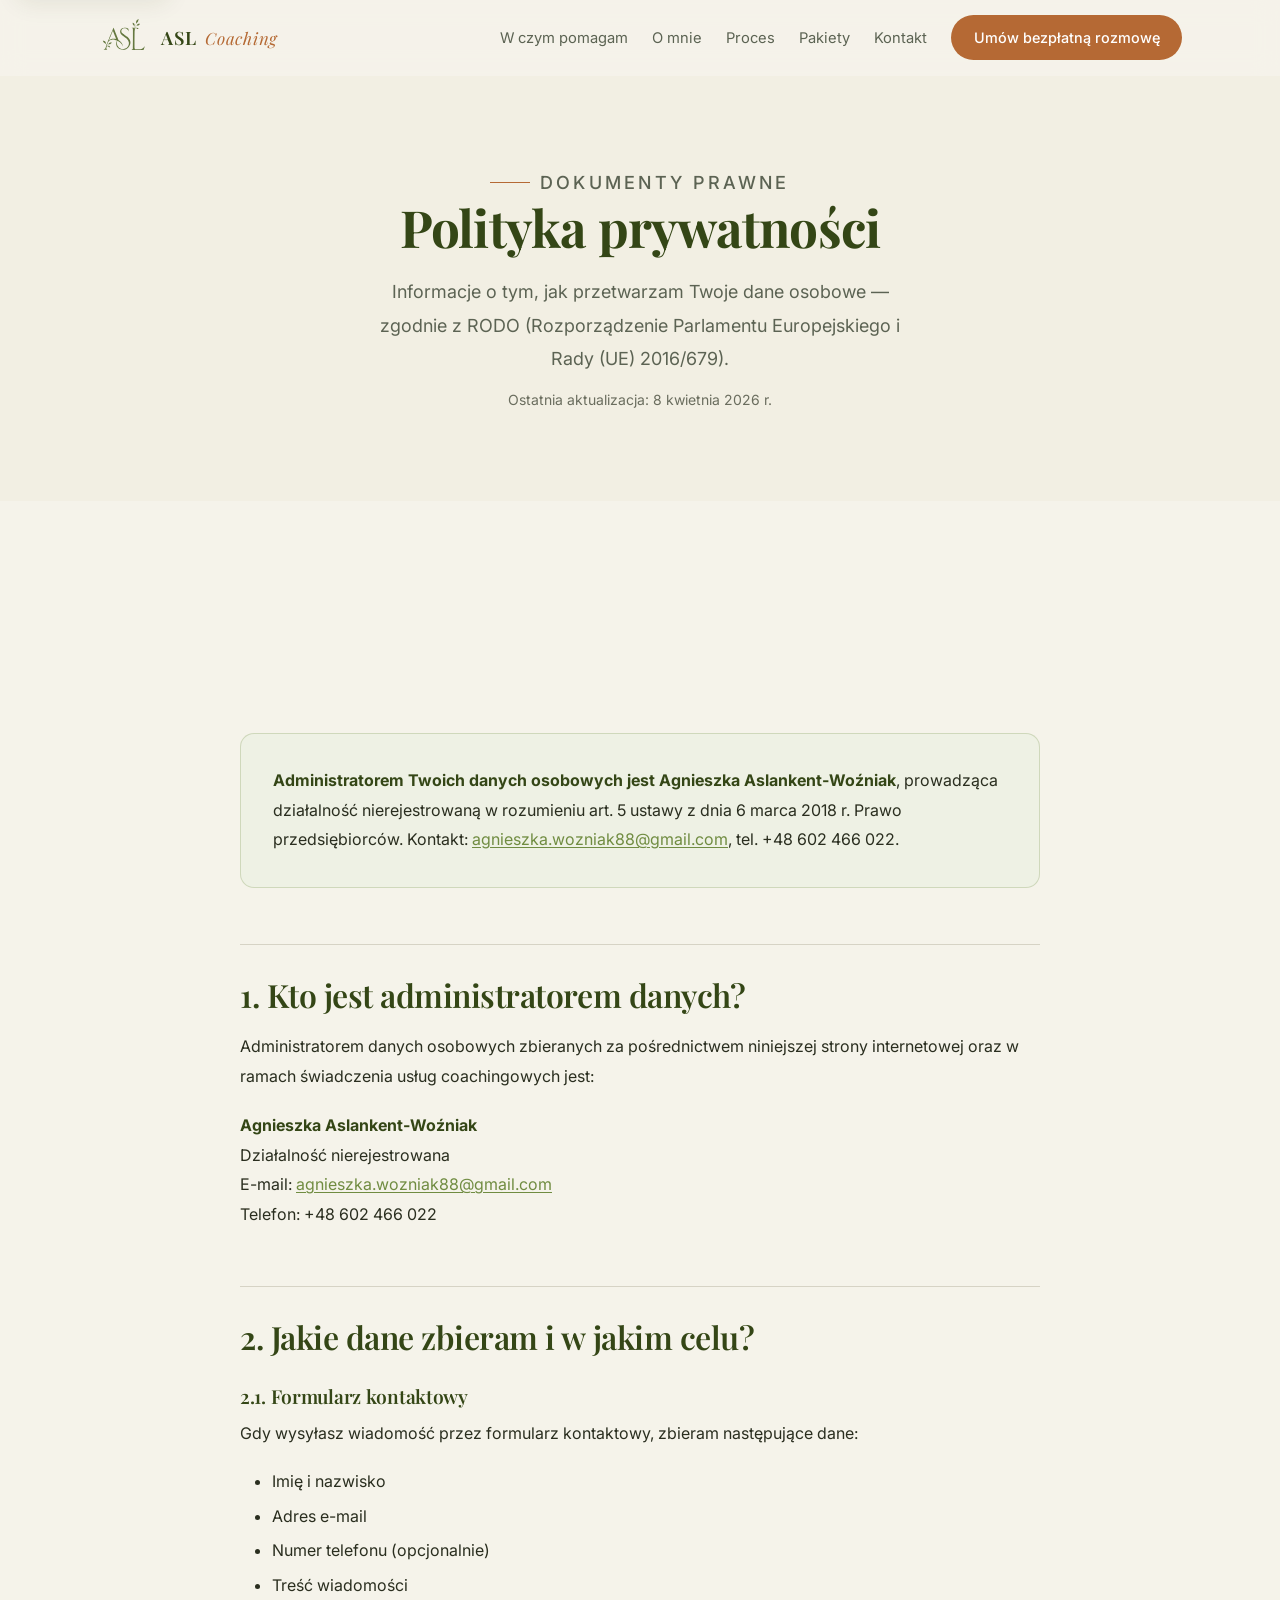
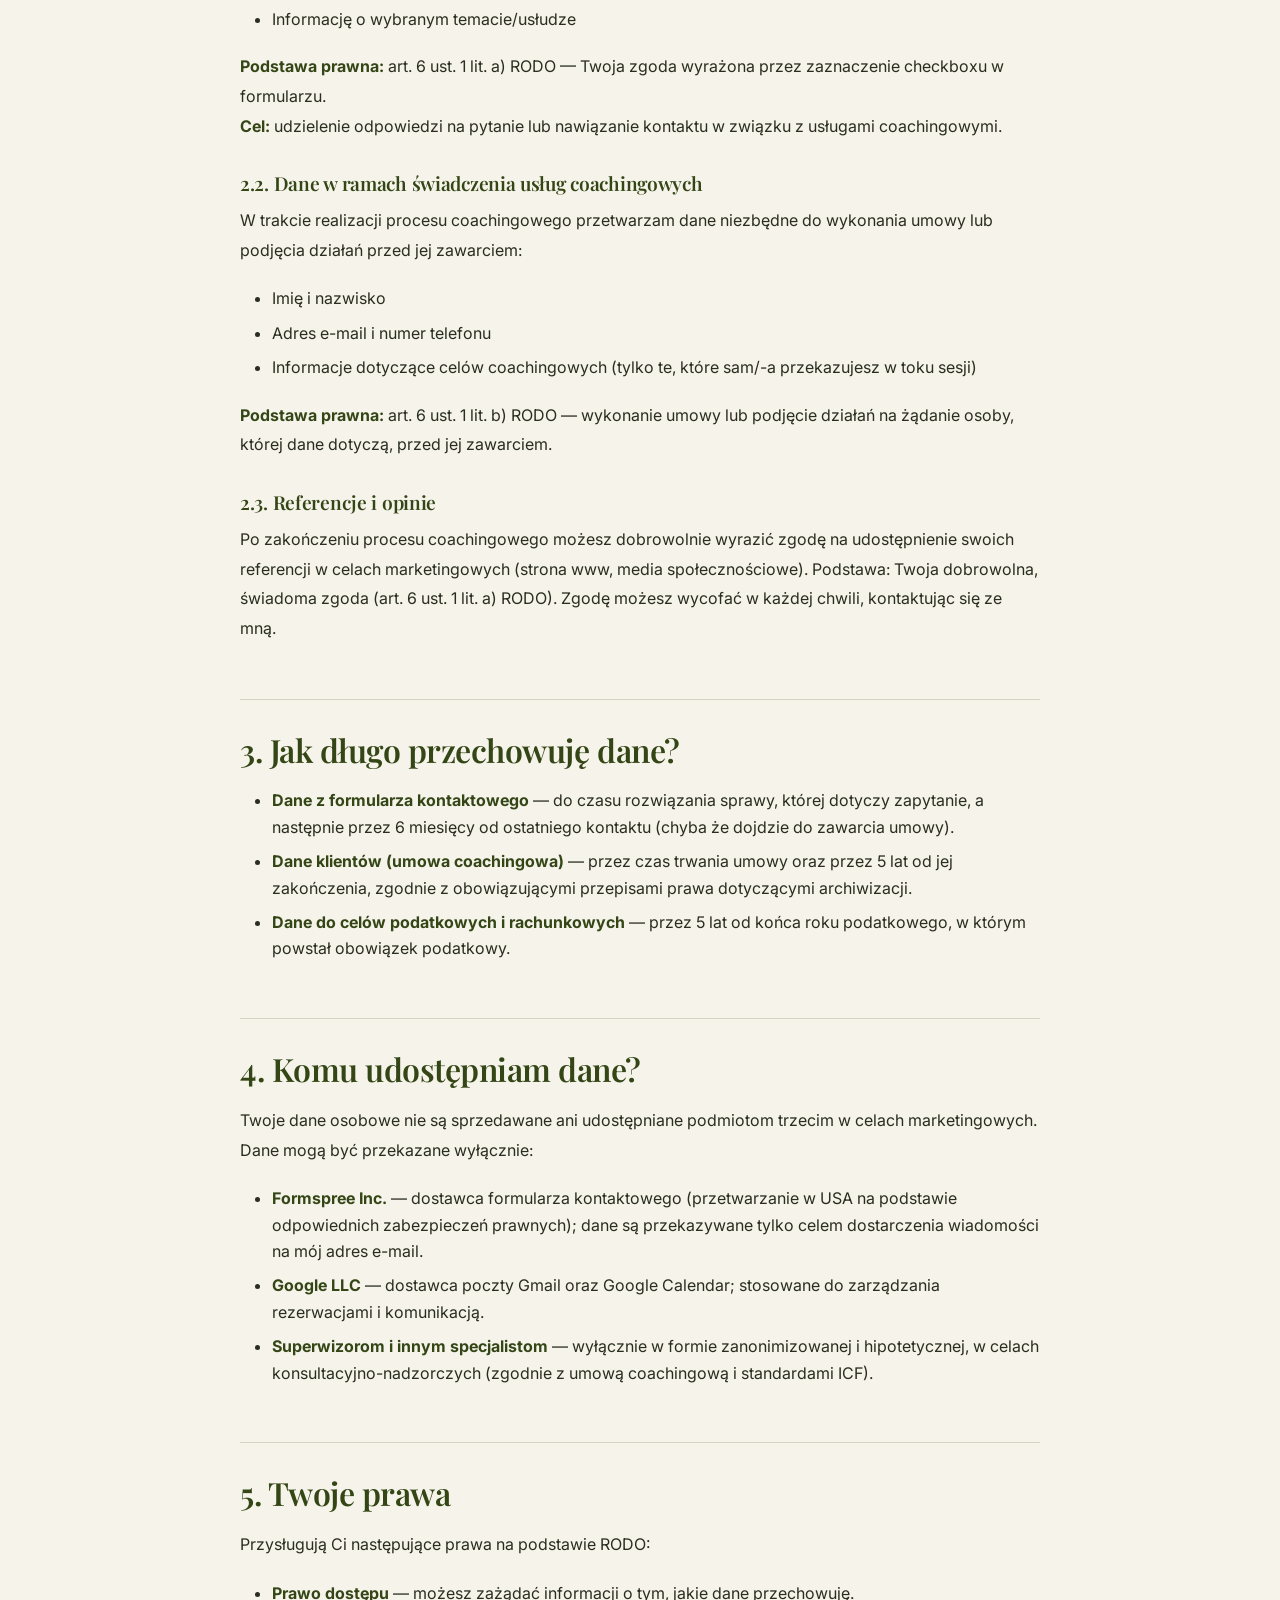
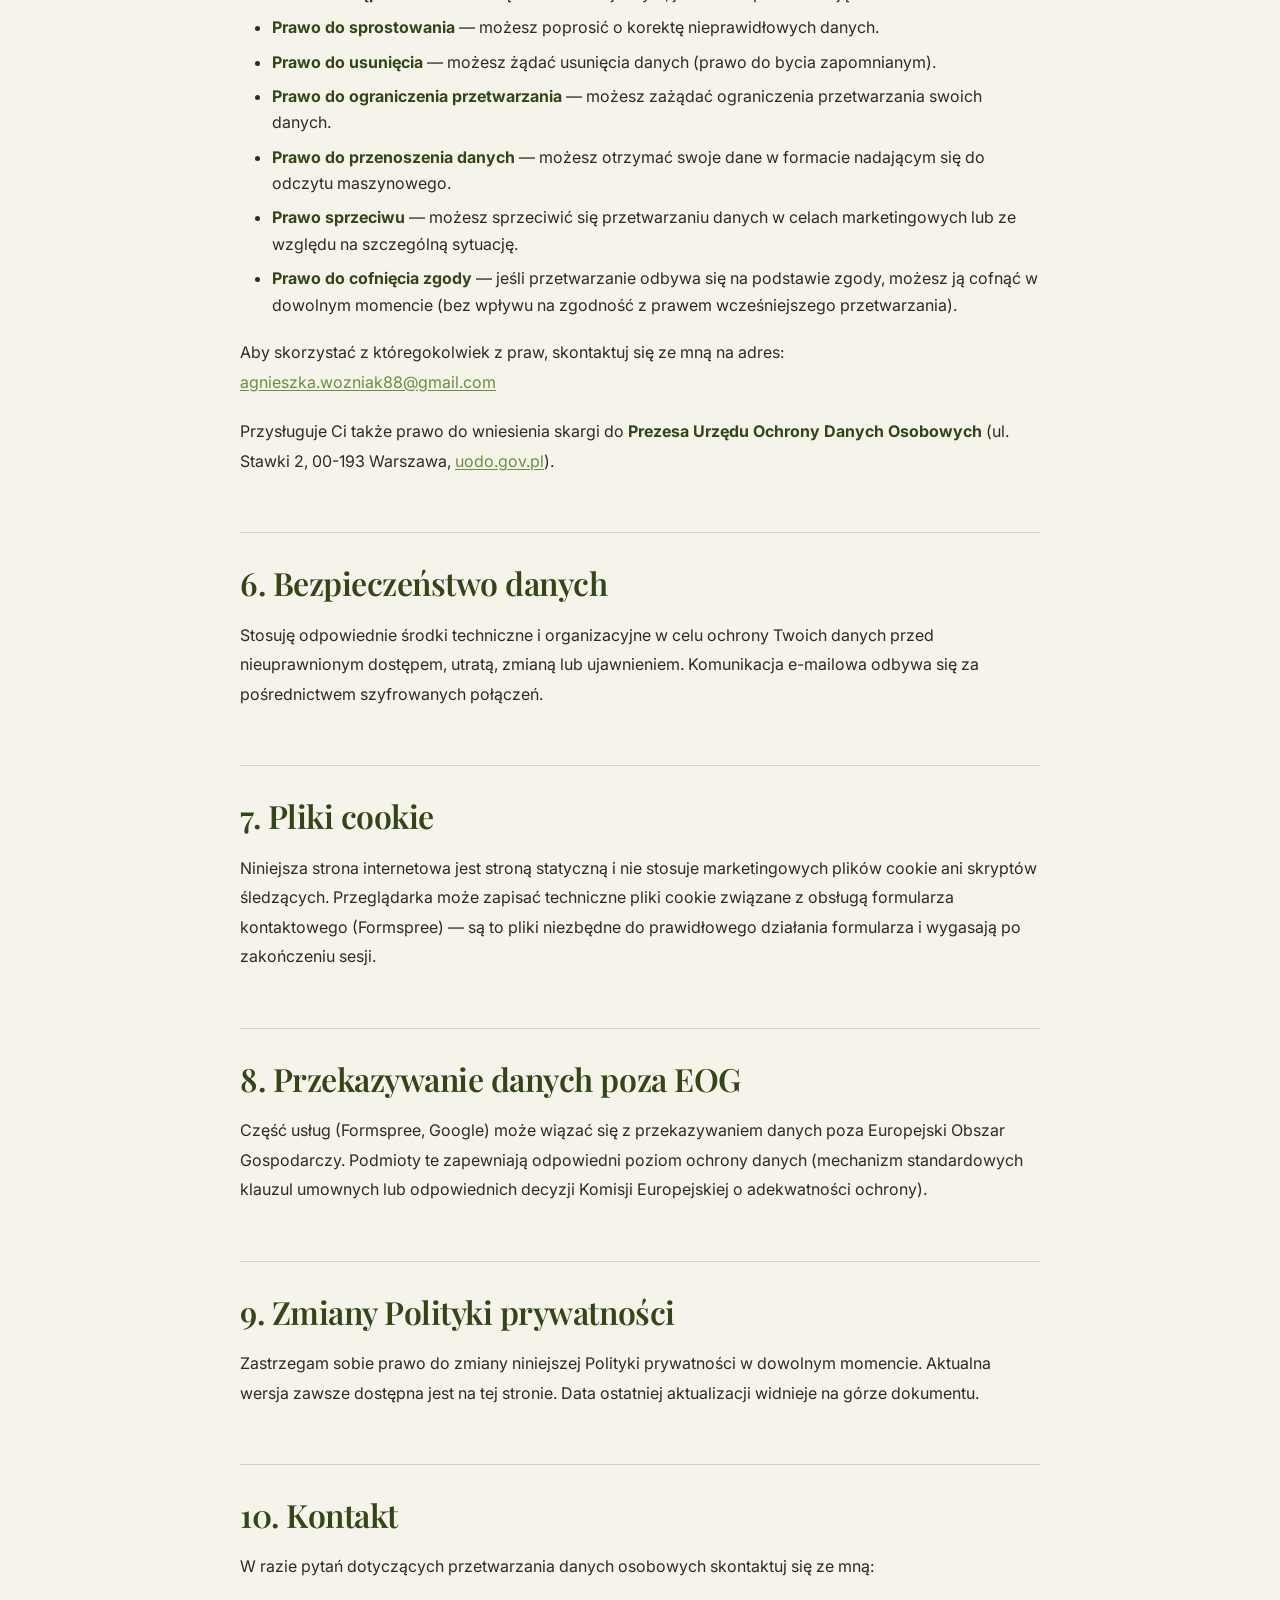
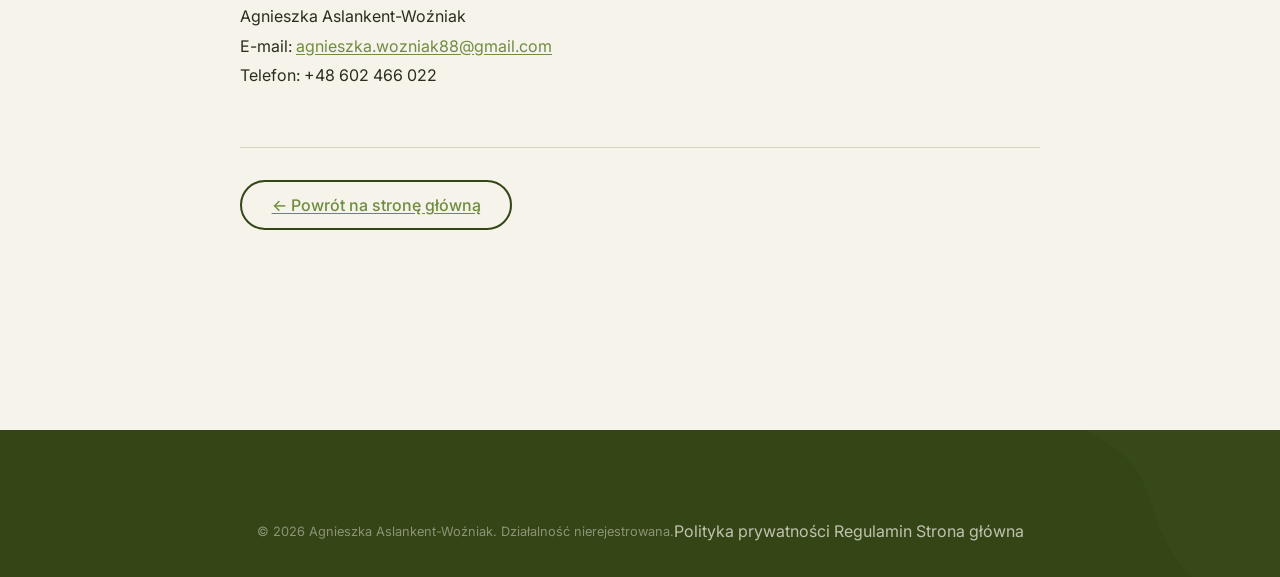
==== commit 378ed00f: "Refactor wg uwag klientki (czerwiec 2026) Struktura (nowa kolejność): - Hero → W czym pomagam → Kim " ====
--- a/polityka-prywatnosci.html
+++ b/polityka-prywatnosci.html
@@ -21,12 +21,12 @@
       <div class="nav-inner">
         <a href="index.html" class="nav-logo" aria-label="Strona główna">
           <img src="img/logo-asl-mark.svg" alt="" class="nav-logo-mark" aria-hidden="true" />
-          <span class="nav-logo-text">Coaching <em>w zgodzie ze sobą</em></span>
+          <span class="nav-logo-text">ASL <em>Coaching</em></span>
         </a>
         <ul class="nav-links" role="list">
+          <li><a href="index.html#w-czym-pomagam">W czym pomagam</a></li>
           <li><a href="index.html#o-mnie">O mnie</a></li>
-          <li><a href="index.html#w-czym-pomagam">W czym pomagam</a></li>
-          <li><a href="index.html#jak-pracuje">Jak pracuję</a></li>
+          <li><a href="index.html#jak-pracuje">Proces</a></li>
           <li><a href="index.html#pakiety">Pakiety</a></li>
           <li><a href="index.html#kontakt">Kontakt</a></li>
           <li><a href="index.html#kontakt" class="nav-cta">Umów bezpłatną rozmowę</a></li>
@@ -37,9 +37,9 @@
       </div>
     </nav>
     <nav id="mobile-nav-pp" class="nav-mobile" aria-label="Nawigacja mobilna">
+      <a href="index.html#w-czym-pomagam">W czym pomagam</a>
       <a href="index.html#o-mnie">O mnie</a>
-      <a href="index.html#w-czym-pomagam">W czym pomagam</a>
-      <a href="index.html#jak-pracuje">Jak pracuję</a>
+      <a href="index.html#jak-pracuje">Proces</a>
       <a href="index.html#pakiety">Pakiety</a>
       <a href="index.html#kontakt">Kontakt</a>
       <a href="index.html#kontakt" class="nav-cta">Umów bezpłatną rozmowę</a>
--- a/css/style.css
+++ b/css/style.css
@@ -1,46 +1,43 @@
 /* ================================================================
    AGNIESZKA ASLANKENT-WOŹNIAK — Coaching w zgodzie ze sobą
-   Główny arkusz stylów
-   Paleta wg Brand Guide: Herbal Green / Moss / Deep Moss / Burnt Terracotta / Soft Ivory
-   Fonty wg Brand Guide: Playfair Display + Inter + Allura
+   Refactor wg uwag klientki (czerwiec 2026)
+   Paleta: Herbal Green / Moss / Deep Moss / Burnt Terracotta / Soft Ivory
+   Fonty: Playfair Display + Inter + Allura (akcent)
    ================================================================ */
 
 /* ----------------------------------------------------------------
    1. ZMIENNE CSS — DESIGN TOKENS
    ---------------------------------------------------------------- */
 :root {
-  /* --- Kolory marki (Brand Guide) --- */
-  --color-primary:        #708C41;  /* Herbal Green */
-  --color-primary-dark:   #344616;  /* Deep Moss */
-  --color-primary-mid:    #657840;  /* Moss Green */
-  --color-primary-light:  #98AE6F;  /* jasny Herbal */
-  --color-primary-ultra:  #EEF1E4;  /* very light moss */
-
-  --color-accent:         #B56934;  /* Burnt Terracotta */
+  --color-primary:        #708C41;
+  --color-primary-dark:   #344616;
+  --color-primary-mid:    #657840;
+  --color-primary-light:  #98AE6F;
+  --color-primary-ultra:  #EEF1E4;
+
+  --color-accent:         #B56934;
   --color-accent-dark:    #8E4F22;
   --color-accent-light:   #D89368;
   --color-accent-ultra:   #F7EDE3;
 
-  --color-ivory:          #E3E1D7;  /* Soft Ivory */
-  --color-bg:             #F5F3EA;  /* paper-like main */
-  --color-bg-alt:         #EBE9DD;  /* lekko ciemniejsze ivory */
-  --color-bg-dark:        #344616;  /* Deep Moss */
-  --color-bg-hero:        #F2EFE3;  /* hero paper */
-
-  --color-text:           #2A2E1F;  /* na bazie Deep Moss */
+  --color-ivory:          #E3E1D7;
+  --color-bg:             #F5F3EA;
+  --color-bg-alt:         #EBE9DD;
+  --color-bg-dark:        #344616;
+  --color-bg-hero:        #F2EFE3;
+
+  --color-text:           #2A2E1F;
   --color-text-muted:     #5C6353;
-  --color-text-light:     #6A6D5E;   /* WCAG AA (4.77:1) na --color-bg */
+  --color-text-light:     #6A6D5E;
   --color-white:          #FFFFFF;
   --color-border:         #D6D3C5;
   --color-border-dark:    #B8B4A1;
 
-  /* --- Fonty --- */
   --font-heading: 'Playfair Display', Georgia, 'Times New Roman', serif;
   --font-body:    'Inter', -apple-system, BlinkMacSystemFont, 'Segoe UI', sans-serif;
   --font-script:  'Allura', 'Brush Script MT', cursive;
 
-  /* --- Typografia --- */
-  --size-h1:       clamp(2.6rem, 5.5vw, 4.8rem);
+  --size-h1:       clamp(3rem, 7vw, 6rem);
   --size-h2:       clamp(2rem, 4vw, 3.25rem);
   --size-h3:       clamp(1.35rem, 2.2vw, 1.85rem);
   --size-h4:       clamp(1.1rem, 1.6vw, 1.45rem);
@@ -49,45 +46,40 @@
   --size-body-sm:  0.875rem;
   --size-label:    0.78rem;
 
-  --line-height-heading: 1.12;
+  --line-height-heading: 1.1;
   --line-height-body:    1.65;
   --line-height-loose:   1.85;
 
-  /* --- Spacing --- */
   --space-xs:   0.375rem;
   --space-sm:   0.75rem;
   --space-md:   1.25rem;
   --space-lg:   2rem;
   --space-xl:   3.5rem;
   --space-2xl:  5.5rem;
-  --space-3xl:  8rem;
-
-  /* --- Layout --- */
+  --space-3xl:  7rem;       /* desktop section gap ≈ 112px */
+
   --container-max: 1180px;
   --container-pad: clamp(1.25rem, 5vw, 3rem);
 
-  /* --- Radius --- */
   --radius-sm:   0.5rem;
   --radius-md:   0.875rem;
   --radius-lg:   1.5rem;
   --radius-xl:   2.5rem;
   --radius-full: 9999px;
 
-  /* --- Shadows (Deep Moss base) --- */
   --shadow-sm:  0 2px 10px rgba(52, 70, 22, .06);
   --shadow-md:  0 6px 24px rgba(52, 70, 22, .09);
   --shadow-lg:  0 16px 48px rgba(52, 70, 22, .13);
   --shadow-card: 0 4px 20px rgba(52, 70, 22, .07);
 
-  /* --- Transitions --- */
   --ease-smooth:  cubic-bezier(.25, .46, .45, .94);
   --ease-bounce:  cubic-bezier(.34, 1.56, .64, 1);
   --dur-fast:   160ms;
   --dur-normal: 300ms;
   --dur-slow:   500ms;
 
-  /* --- Nav height --- */
-  --nav-height: 78px;
+  --nav-height: 76px;
+  --sticky-cta-h: 0px;   /* uzupełniane przez JS gdy widoczne */
 }
 
 
@@ -196,7 +188,7 @@
 }
 
 section {
-  padding-block: var(--space-2xl);
+  padding-block: var(--space-3xl);   /* ~112px desktop */
   position: relative;
 }
 
@@ -219,15 +211,21 @@
   font-size: var(--size-body-lg);
 }
 
-/* CTA wewnątrz sekcji */
 .section-cta {
   margin-top: var(--space-xl);
   text-align: center;
 }
-
-
-/* ----------------------------------------------------------------
-   5. NAWIGACJA
+.section-cta .cta-prefix {
+  margin-bottom: var(--space-md);
+  color: var(--color-text-muted);
+  font-style: italic;
+  font-family: var(--font-heading);
+  font-size: 1.1rem;
+}
+
+
+/* ----------------------------------------------------------------
+   5. NAWIGACJA — 5 pozycji + 1 CTA
    ---------------------------------------------------------------- */
 .site-nav {
   position: fixed;
@@ -238,7 +236,7 @@
   height: var(--nav-height);
   display: flex;
   align-items: center;
-  background: rgba(245, 243, 234, .92);
+  background: rgba(245, 243, 234, .94);
   backdrop-filter: blur(12px);
   -webkit-backdrop-filter: blur(12px);
   border-bottom: 1px solid transparent;
@@ -266,43 +264,42 @@
   align-items: center;
   gap: 0.7rem;
   font-family: var(--font-heading);
-  font-size: 1.05rem;
-  font-weight: 500;
+  font-size: 1.15rem;
+  font-weight: 600;
   color: var(--color-primary-dark);
   line-height: 1.15;
   transition: opacity var(--dur-fast);
 }
 .nav-logo-mark {
-  width: 48px;
-  height: 48px;
+  width: 52px;
+  height: 52px;
   object-fit: contain;
   flex-shrink: 0;
 }
 .nav-logo-text {
   display: inline-block;
   white-space: nowrap;
+  letter-spacing: 0.04em;
 }
 .nav-logo em {
-  display: block;
   font-style: italic;
   font-weight: 400;
-  font-size: 0.85em;
+  font-size: 0.92em;
   color: var(--color-accent);
-  margin-top: 0.1rem;
+  margin-left: 0.25rem;
 }
 .nav-logo:hover { opacity: 0.85; }
 
 .nav-links {
   display: flex;
   align-items: center;
-  gap: 1.25rem;
-}
-
+  gap: 1.5rem;
+}
 .nav-links a {
-  font-size: 0.86rem;
+  font-size: 0.92rem;
   font-weight: 400;
   color: var(--color-text-muted);
-  white-space: nowrap;            /* żaden link nie pęka w środku */
+  white-space: nowrap;
   transition: color var(--dur-fast);
   position: relative;
 }
@@ -318,21 +315,17 @@
   transition: transform var(--dur-normal) var(--ease-smooth);
 }
 .nav-links a:hover,
-.nav-links a.active {
-  color: var(--color-primary-dark);
-}
+.nav-links a.active { color: var(--color-primary-dark); }
 .nav-links a:hover::after,
-.nav-links a.active::after {
-  transform: scaleX(1);
-}
+.nav-links a.active::after { transform: scaleX(1); }
 
 .nav-cta {
   background: var(--color-accent) !important;
   color: var(--color-white) !important;
-  padding: 0.6rem 1.3rem;
+  padding: 0.65rem 1.4rem;
   border-radius: var(--radius-full);
   font-weight: 500 !important;
-  font-size: 0.86rem !important;
+  font-size: 0.9rem !important;
   display: inline-block;
   transition: background var(--dur-fast), transform var(--dur-fast) !important;
 }
@@ -343,16 +336,17 @@
   color: var(--color-white) !important;
 }
 
-/* Hamburger */
 .nav-hamburger {
   display: none;
   flex-direction: column;
   justify-content: space-between;
-  width: 26px;
-  height: 18px;
+  width: 28px;
+  height: 20px;
+  min-width: 44px;
+  min-height: 44px;
+  padding: 12px 8px;
   background: none;
   border: none;
-  padding: 0;
   cursor: pointer;
 }
 .nav-hamburger span {
@@ -362,20 +356,16 @@
   background: var(--color-primary-dark);
   border-radius: 2px;
   transition: transform var(--dur-normal) var(--ease-smooth),
-              opacity var(--dur-normal),
-              width var(--dur-normal);
+              opacity var(--dur-normal);
 }
 .nav-hamburger[aria-expanded="true"] span:nth-child(1) {
   transform: translateY(8px) rotate(45deg);
 }
-.nav-hamburger[aria-expanded="true"] span:nth-child(2) {
-  opacity: 0; width: 0;
-}
+.nav-hamburger[aria-expanded="true"] span:nth-child(2) { opacity: 0; }
 .nav-hamburger[aria-expanded="true"] span:nth-child(3) {
   transform: translateY(-8px) rotate(-45deg);
 }
 
-/* Mobile nav drawer */
 .nav-mobile {
   display: none;
   position: fixed;
@@ -405,7 +395,7 @@
   font-size: 1.05rem;
   font-weight: 400;
   color: var(--color-text);
-  padding: 0.85rem 0;   /* W2: min 44px touch target */
+  padding: 0.85rem 0;
   min-height: 44px;
   display: flex;
   align-items: center;
@@ -417,10 +407,9 @@
 .nav-mobile .nav-cta {
   display: inline-flex;
   justify-content: center;
-  align-items: center;
   margin-top: var(--space-sm);
-  padding: 0.85rem 1.5rem;
-  font-size: 0.95rem !important;
+  padding: 0.95rem 1.5rem;
+  font-size: 1rem !important;
   border-bottom: none !important;
 }
 
@@ -437,7 +426,8 @@
   font-size: var(--size-body);
   font-weight: 500;
   line-height: 1;
-  padding: 0.9rem 1.85rem;
+  padding: 0.95rem 1.85rem;
+  min-height: 44px;
   border-radius: var(--radius-full);
   border: 2px solid transparent;
   cursor: pointer;
@@ -473,30 +463,15 @@
   color: var(--color-white);
 }
 
-.btn-outline-light {
-  background: transparent;
-  color: var(--color-white);
-  border-color: rgba(255,255,255,.6);
-}
-.btn-outline-light:hover {
-  background: rgba(255,255,255,.15);
-  border-color: var(--color-white);
-}
-
 .btn-lg {
   padding: 1.05rem 2.4rem;
   font-size: 1.02rem;
 }
-.btn-sm {
-  padding: 0.6rem 1.25rem;
-  font-size: 0.875rem;
-}
 .btn-block {
   display: flex;
   width: 100%;
 }
-
-.btn svg, .btn .icon {
+.btn svg {
   width: 1.1em;
   height: 1.1em;
   flex-shrink: 0;
@@ -504,88 +479,112 @@
 
 
 /* ----------------------------------------------------------------
-   7. HERO — bez zdjęcia, z botanicznym akcentem ASL
+   7. HERO — bez logo, "Coaching" duże + "w zgodzie ze sobą" mniejsze
    ---------------------------------------------------------------- */
 .hero {
-  min-height: 100svh;
-  padding-top: var(--nav-height);
+  min-height: calc(100svh - var(--nav-height));
+  padding-top: calc(var(--nav-height) + var(--space-xl));
+  padding-bottom: var(--space-2xl);
   display: flex;
   align-items: center;
   background-color: var(--color-bg-hero);
-  background-image: url('../img/bg-20.png');
-  background-size: cover;
-  background-position: center;
-  background-repeat: no-repeat;
+  background-image: url('../img/bg-19.png');
+  background-size: 800px auto;
+  background-repeat: repeat;
   position: relative;
   overflow: hidden;
 }
+/* Dwie subtelne plamki — bez dominujących motywów roślinnych */
 .hero::before {
   content: '';
   position: absolute;
-  inset: 0;
-  background: linear-gradient(110deg, rgba(242,239,227,.86) 0%, rgba(242,239,227,.6) 55%, rgba(242,239,227,.2) 100%);
+  top: -8%;
+  right: -6%;
+  width: clamp(220px, 28vw, 420px);
+  aspect-ratio: 1;
+  background-image: url('../img/blob-moss-green.png');
+  background-size: contain;
+  background-repeat: no-repeat;
+  opacity: 0.18;
   pointer-events: none;
+  z-index: 0;
+}
+.hero::after {
+  content: '';
+  position: absolute;
+  bottom: -8%;
+  left: -6%;
+  width: clamp(180px, 22vw, 340px);
+  aspect-ratio: 1;
+  background-image: url('../img/blob-terracotta.png');
+  background-size: contain;
+  background-repeat: no-repeat;
+  opacity: 0.14;
+  pointer-events: none;
+  z-index: 0;
 }
 
 .hero-inner {
-  display: grid;
-  grid-template-columns: minmax(0, 1.2fr) minmax(0, 1fr);
-  gap: var(--space-2xl);
-  align-items: center;
-  padding-block: var(--space-2xl);
   position: relative;
   z-index: 1;
   width: 100%;
 }
-
-.hero-content { max-width: 620px; }
-
-.hero-badge {
-  display: inline-flex;
-  align-items: center;
-  gap: 0.5rem;
-  background: var(--color-white);
-  color: var(--color-primary-dark);
-  font-size: var(--size-label);
-  font-weight: 500;
-  letter-spacing: 0.1em;
-  text-transform: uppercase;
-  padding: 0.45rem 1.1rem;
-  border-radius: var(--radius-full);
-  margin-bottom: var(--space-md);
-  border: 1px solid rgba(112, 140, 65, .25);
-  box-shadow: var(--shadow-sm);
-}
-.hero-badge .dot {
-  width: 7px;
-  height: 7px;
-  background: var(--color-primary);
-  border-radius: 50%;
-  animation: pulse 2s ease-in-out infinite;
-}
-
-@keyframes pulse {
-  0%, 100% { opacity: 1; transform: scale(1); }
-  50%       { opacity: .6; transform: scale(1.3); }
-}
-
-.hero h1 {
+.hero-content { max-width: 760px; }
+
+.hero-title {
+  display: flex;
+  flex-direction: column;
+  align-items: flex-start;
   margin-bottom: var(--space-lg);
   color: var(--color-primary-dark);
-  font-weight: 600;
-}
-.hero h1 em {
+  line-height: 1;
+}
+.hero-title-main {
+  font-family: var(--font-heading);
+  font-size: var(--size-h1);   /* ≈ clamp 3rem→6rem */
+  font-weight: 700;
+  letter-spacing: -0.02em;
+}
+.hero-title-sub {
+  margin-top: 0.15em;
+  font-family: var(--font-heading);
   font-style: italic;
   font-weight: 500;
+  font-size: clamp(2.2rem, 5.2vw, 4.4rem);   /* ~10% mniej niż main */
   color: var(--color-accent);
-}
+  letter-spacing: -0.015em;
+  line-height: 1.05;
+}
+.hero-title-sub em { font-style: italic; }
 
 .hero-desc {
-  font-size: clamp(1.05rem, 1.5vw, 1.2rem);
+  font-size: clamp(1.1rem, 1.6vw, 1.25rem);
   color: var(--color-text-muted);
   line-height: var(--line-height-loose);
+  margin-bottom: var(--space-md);
+  max-width: 580px;
+}
+
+.hero-experience {
+  display: inline-flex;
+  align-items: center;
+  flex-wrap: wrap;
+  gap: 0.6rem;
   margin-bottom: var(--space-xl);
-  max-width: 520px;
+  padding: 0.45rem 1.1rem;
+  border: 1px solid rgba(112, 140, 65, .35);
+  border-radius: var(--radius-full);
+  font-size: 0.78rem;
+  font-weight: 600;
+  letter-spacing: 0.22em;
+  text-transform: uppercase;
+  color: var(--color-primary-dark);
+  background: transparent;
+}
+.hero-experience > span:not([aria-hidden]) { color: var(--color-primary-dark); }
+.hero-experience > span[aria-hidden] {
+  color: var(--color-primary-light);
+  font-weight: 400;
 }
 
 .hero-actions {
@@ -599,19 +598,21 @@
 .hero-trust {
   display: flex;
   flex-wrap: wrap;
-  gap: var(--space-lg);
-}
-
-.trust-item {
-  display: flex;
-  align-items: center;
-  gap: 0.5rem;
+  gap: var(--space-lg) var(--space-xl);
+  list-style: none;
+  padding: 0;
+}
+.hero-trust li {
+  display: flex;
+  align-items: center;
+  gap: 0.55rem;
   font-size: var(--size-body-sm);
   color: var(--color-text-muted);
-}
-.trust-item .icon-check {
-  width: 20px;
-  height: 20px;
+  white-space: nowrap;
+}
+.hero-trust .icon-check {
+  width: 22px;
+  height: 22px;
   background: var(--color-primary-ultra);
   border-radius: 50%;
   display: flex;
@@ -623,30 +624,71 @@
   font-weight: 700;
 }
 
-/* Botaniczny akcent po prawej (znak ASL z gałązkami) */
-.hero-decor {
+
+/* ----------------------------------------------------------------
+   8. SEKCJA "W CZYM POMAGAM" — jasne tło + subtelna botanika
+   ---------------------------------------------------------------- */
+.help-section {
+  background-color: var(--color-bg-alt);
   position: relative;
-  display: flex;
-  justify-content: center;
-  align-items: center;
-  min-height: 320px;
-}
-.hero-decor-mark {
-  width: 100%;
-  max-width: 460px;
-  height: auto;
-  opacity: 0.95;
-  filter: drop-shadow(0 12px 36px rgba(52, 70, 22, .15));
-  animation: floatGentle 6s ease-in-out infinite;
-}
-@keyframes floatGentle {
-  0%, 100% { transform: translateY(0); }
-  50%       { transform: translateY(-12px); }
-}
-
-
-/* ----------------------------------------------------------------
-   8. SEKCJA "KIM JESTEM?" — zdjęcie + tekst
+}
+.help-section::after {
+  content: '';
+  position: absolute;
+  top: 6%;
+  right: -4%;
+  width: clamp(180px, 24vw, 340px);
+  aspect-ratio: 1;
+  background-image: url('../img/blob-terracotta.png');
+  background-size: contain;
+  background-repeat: no-repeat;
+  opacity: 0.14;
+  pointer-events: none;
+  z-index: 0;
+}
+.help-section > .container { position: relative; z-index: 1; }
+
+.help-list {
+  display: flex;
+  flex-direction: column;
+  gap: var(--space-md);
+  max-width: 760px;
+  margin-inline: auto;
+  list-style: none;
+  padding: 0;
+}
+.help-item {
+  display: flex;
+  align-items: flex-start;
+  gap: var(--space-md);
+  padding: var(--space-lg) var(--space-xl);
+  background: var(--color-white);
+  border-radius: var(--radius-lg);
+  border: 1px solid var(--color-border);
+  box-shadow: var(--shadow-sm);
+  transition: transform var(--dur-normal) var(--ease-smooth),
+              box-shadow var(--dur-normal);
+}
+.help-bullet {
+  width: 12px;
+  height: 12px;
+  border-radius: 50%;
+  background: var(--color-primary);
+  flex-shrink: 0;
+  margin-top: 0.5rem;
+  box-shadow: 0 0 0 5px var(--color-primary-ultra);
+}
+.help-item p {
+  margin: 0;
+  font-size: 1.05rem;
+  color: var(--color-text);
+  line-height: 1.55;
+  max-width: 60ch;
+}
+
+
+/* ----------------------------------------------------------------
+   9. SEKCJA "KIM JESTEM?" — zdjęcie + tekst
    ---------------------------------------------------------------- */
 .about-section {
   background-color: var(--color-bg);
@@ -659,7 +701,7 @@
   content: '';
   position: absolute;
   inset: 0;
-  background: rgba(245, 243, 234, .78);
+  background: rgba(245, 243, 234, .82);
   pointer-events: none;
 }
 .about-inner {
@@ -671,9 +713,7 @@
   z-index: 1;
 }
 
-.about-photo-wrap {
-  position: relative;
-}
+.about-photo-wrap { position: relative; }
 .about-photo-frame {
   position: relative;
   border-radius: var(--radius-xl);
@@ -688,12 +728,11 @@
   object-fit: cover;
   display: block;
 }
-/* Subtelna nakładka botaniczna (opcjonalna) - osobna warstwa, nie modyfikuje zdjęcia */
 .about-photo-leaf {
   position: absolute;
-  bottom: -2.5rem;
-  right: -2.5rem;
-  width: 60%;
+  bottom: -2rem;
+  right: -2rem;
+  width: 55%;
   aspect-ratio: 1;
   background-image: url('../img/blob-moss-green.png');
   background-size: contain;
@@ -709,6 +748,7 @@
 .about-content p {
   margin-bottom: var(--space-md);
   color: var(--color-text);
+  max-width: 64ch;
 }
 .about-content p:last-of-type { margin-bottom: var(--space-lg); }
 
@@ -742,573 +782,465 @@
   margin-bottom: 0;
 }
 
-.about-link {
-  display: inline-flex;
-  align-items: center;
+
+/* ----------------------------------------------------------------
+   10. SEKCJA "REZULTATY" — główny ciemnozielony panel
+   ---------------------------------------------------------------- */
+.results-section {
+  background-color: var(--color-primary-dark);
+  color: var(--color-ivory);
+  position: relative;
+  overflow: hidden;
+}
+.results-section::before {
+  content: '';
+  position: absolute;
+  inset: 0;
+  background:
+    radial-gradient(ellipse at top right, rgba(112, 140, 65, .25) 0%, transparent 55%),
+    radial-gradient(ellipse at bottom left, rgba(181, 105, 52, .14) 0%, transparent 55%);
+  pointer-events: none;
+}
+.results-section > .container { position: relative; z-index: 1; }
+
+.results-section .section-header h2,
+.results-section h2 { color: var(--color-ivory); }
+.results-section .section-header p { color: rgba(227, 225, 215, .75); }
+.results-label { color: var(--color-accent-light) !important; }
+.results-label::before { background: var(--color-accent-light); }
+
+.results-list {
+  display: grid;
+  grid-template-columns: repeat(auto-fit, minmax(280px, 1fr));
+  gap: var(--space-md) var(--space-xl);
+  max-width: 920px;
+  margin-inline: auto;
+}
+.results-list li {
+  display: flex;
+  align-items: flex-start;
+  gap: var(--space-md);
+  color: var(--color-ivory);
+  font-size: var(--size-body-lg);
+  line-height: 1.5;
+}
+.results-list li .check {
+  width: 32px;
+  height: 32px;
+  background: var(--color-accent);
+  border-radius: 50%;
+  display: flex;
+  align-items: center;
+  justify-content: center;
+  color: var(--color-white);
+  flex-shrink: 0;
+  margin-top: 0.1rem;
+}
+.results-list li .check svg { width: 18px; height: 18px; }
+.results-list li strong { color: var(--color-white); font-weight: 600; }
+
+
+/* ----------------------------------------------------------------
+   11. SEKCJA "Z KIM PRACUJĘ" — bez numeracji, lekkie karty
+   ---------------------------------------------------------------- */
+.audience-section {
+  background-color: var(--color-bg);
+  background-image: url('../img/bg-23.png');
+  background-size: cover;
+  background-position: center;
+  background-repeat: no-repeat;
+}
+.audience-section::before {
+  content: '';
+  position: absolute;
+  inset: 0;
+  background: rgba(245, 243, 234, .85);
+  pointer-events: none;
+}
+.audience-section > .container { position: relative; z-index: 1; }
+
+.audience-grid {
+  display: grid;
+  grid-template-columns: repeat(auto-fit, minmax(260px, 1fr));
+  gap: var(--space-lg);
+}
+.audience-card {
+  background: var(--color-white);
+  border-radius: var(--radius-lg);
+  padding: var(--space-xl) var(--space-lg);
+  border: 1px solid var(--color-border);
+  box-shadow: var(--shadow-card);
+  transition: transform var(--dur-normal) var(--ease-smooth),
+              box-shadow var(--dur-normal);
+}
+.audience-card h3 {
+  font-size: 1.2rem;
+  margin-bottom: 0.75rem;
+  color: var(--color-primary-dark);
+  line-height: 1.3;
+}
+.audience-card p {
+  color: var(--color-text-muted);
+  font-size: var(--size-body-sm);
+  line-height: 1.65;
+  margin: 0;
+  max-width: 60ch;
+}
+
+
+/* ----------------------------------------------------------------
+   12. SEKCJA "PROCES" — 3 karty grupujące etapy
+   ---------------------------------------------------------------- */
+.process-section {
+  background-color: var(--color-bg-hero);
+  background-image: url('../img/bg-24.png');
+  background-size: cover;
+  background-position: center;
+  background-repeat: no-repeat;
+}
+.process-section::before {
+  content: '';
+  position: absolute;
+  inset: 0;
+  background: rgba(242, 239, 227, .85);
+  pointer-events: none;
+}
+.process-section > .container { position: relative; z-index: 1; }
+
+.process-groups {
+  display: grid;
+  grid-template-columns: repeat(auto-fit, minmax(280px, 1fr));
+  gap: var(--space-lg);
+  list-style: none;
+  padding: 0;
+}
+.process-group {
+  position: relative;
+  background: var(--color-white);
+  border: 1px solid var(--color-border);
+  border-radius: var(--radius-lg);
+  padding: var(--space-xl) var(--space-lg) var(--space-lg);
+  box-shadow: var(--shadow-card);
+  overflow: hidden;
+  transition: transform var(--dur-normal) var(--ease-smooth),
+              box-shadow var(--dur-normal);
+}
+.process-group-leaf {
+  position: absolute;
+  top: -1.2rem;
+  right: -1.2rem;
+  width: 90px;
+  height: 90px;
+  background-image: url('../img/blob-moss-green.png');
+  background-size: contain;
+  background-repeat: no-repeat;
+  opacity: 0.18;
+  pointer-events: none;
+}
+.process-group h3 {
+  font-size: 1.4rem;
+  color: var(--color-primary-dark);
+  margin-bottom: 0.75rem;
+  position: relative;
+  z-index: 1;
+}
+.process-group > p {
+  color: var(--color-text-muted);
+  font-size: 0.96rem;
+  line-height: 1.65;
+  margin: 0 0 var(--space-md);
+  max-width: 60ch;
+}
+.process-stages {
+  display: flex;
+  flex-wrap: wrap;
   gap: 0.5rem;
+  padding: var(--space-sm) 0 0;
+  margin-top: var(--space-sm);
+  border-top: 1px solid var(--color-border);
+  list-style: none;
+}
+.process-stages li {
+  font-size: 0.75rem;
+  letter-spacing: 0.12em;
+  text-transform: uppercase;
+  font-weight: 500;
+  color: var(--color-accent);
+  padding: 0.3rem 0.7rem;
+  background: var(--color-accent-ultra);
+  border-radius: var(--radius-full);
+}
+
+
+/* ----------------------------------------------------------------
+   13. SEKCJA "PAKIETY" — 2 karty + blok "Zanim zaczniemy" + PDF
+   ---------------------------------------------------------------- */
+.packages-section {
+  background-color: var(--color-bg-alt);
+  background-image: url('../img/bg-25.png');
+  background-size: cover;
+  background-position: center;
+  background-repeat: no-repeat;
+}
+.packages-section::before {
+  content: '';
+  position: absolute;
+  inset: 0;
+  background: rgba(245, 243, 234, .9);
+  pointer-events: none;
+}
+.packages-section > .container { position: relative; z-index: 1; }
+
+.packages-grid {
+  display: grid;
+  grid-template-columns: repeat(auto-fit, minmax(320px, 1fr));
+  gap: var(--space-lg);
+  max-width: 980px;
+  margin-inline: auto;
+}
+
+.package-card {
+  background: var(--color-white);
+  border: 1px solid var(--color-border);
+  border-radius: var(--radius-xl);
+  padding: var(--space-xl);
+  display: flex;
+  flex-direction: column;
+  gap: var(--space-md);
+  box-shadow: var(--shadow-card);
+  transition: transform var(--dur-normal) var(--ease-smooth),
+              box-shadow var(--dur-normal);
+}
+.package-card.featured {
+  border-color: var(--color-primary);
+  background: linear-gradient(160deg, var(--color-primary-ultra) 0%, var(--color-white) 60%);
+}
+.package-badge {
+  display: inline-block;
+  align-self: flex-start;
+  background: var(--color-accent-ultra);
+  color: var(--color-accent-dark);
+  font-size: 0.72rem;
+  font-weight: 600;
+  letter-spacing: 0.1em;
+  text-transform: uppercase;
+  padding: 0.35rem 0.85rem;
+  border-radius: var(--radius-full);
+  border: 1px solid var(--color-accent-light);
+}
+.package-card.featured .package-badge {
+  background: var(--color-accent);
+  color: var(--color-white);
+  border-color: var(--color-accent);
+}
+.package-name {
+  font-family: var(--font-heading);
+  font-size: 1.75rem;
+  font-weight: 600;
+  color: var(--color-primary-dark);
+  line-height: 1.15;
+}
+.package-formal {
+  font-size: var(--size-body-sm);
   color: var(--color-accent);
   font-weight: 500;
-  border-bottom: 1px solid currentColor;
+  letter-spacing: 0.04em;
+  margin: 0 !important;
+}
+.package-desc {
+  color: var(--color-text);
+  font-size: var(--size-body);
+  line-height: 1.65;
+  margin: 0 !important;
+}
+.package-features {
+  display: flex;
+  flex-direction: column;
+  gap: 0.55rem;
+  padding-top: var(--space-sm);
+  border-top: 1px solid var(--color-border);
+  flex: 1;
+  list-style: none;
+}
+.package-features li {
+  display: flex;
+  align-items: flex-start;
+  gap: 0.55rem;
+  font-size: var(--size-body-sm);
+  color: var(--color-text-muted);
+  line-height: 1.55;
+}
+.package-features li::before {
+  content: '✓';
+  color: var(--color-primary);
+  font-weight: 700;
+  flex-shrink: 0;
+  margin-top: 0.1rem;
+}
+.package-card .btn { margin-top: var(--space-sm); }
+
+/* Blok "Zanim zaczniemy" + link do PDF */
+.packages-intro {
+  max-width: 720px;
+  margin: var(--space-2xl) auto 0;
+  text-align: center;
+  padding: var(--space-lg) var(--space-xl);
+  background: rgba(255, 255, 255, .55);
+  border: 1px solid var(--color-border);
+  border-radius: var(--radius-lg);
+}
+.packages-intro h3 {
+  font-size: 1.35rem;
+  color: var(--color-primary-dark);
+  margin-bottom: 0.65rem;
+}
+.packages-intro p {
+  color: var(--color-text);
+  font-size: var(--size-body);
+  margin: 0 auto;
+  max-width: 60ch;
+}
+.packages-pdf-wrap {
+  margin-top: var(--space-md) !important;
+}
+.packages-pdf-link {
+  display: inline-flex;
+  align-items: center;
+  gap: 0.55rem;
+  font-size: var(--size-body-sm);
+  color: var(--color-primary-mid);
+  border-bottom: 1px dashed currentColor;
   padding-bottom: 0.2rem;
-  transition: gap var(--dur-normal) var(--ease-smooth), color var(--dur-fast);
-}
-.about-link svg { width: 18px; height: 18px; }
-.about-link:hover {
-  color: var(--color-accent-dark);
-  gap: 0.85rem;
-}
-
-
-/* ----------------------------------------------------------------
-   9. SEKCJA "W CZYM POMAGAM"
-   ---------------------------------------------------------------- */
-.help-section {
+  transition: color var(--dur-fast);
+}
+.packages-pdf-link svg { width: 18px; height: 18px; }
+.packages-pdf-link:hover { color: var(--color-accent); }
+
+
+/* ----------------------------------------------------------------
+   14. SEKCJA "OPINIE" — pokazana tylko jeśli są realne opinie
+        (HTML ma atrybut hidden — Klientka: bez placeholderów)
+   ---------------------------------------------------------------- */
+.opinions-section {
   background-color: var(--color-bg-alt);
+  background-image: url('../img/bg-21.png');
+  background-size: cover;
+  background-position: center;
+  background-repeat: no-repeat;
+}
+.opinions-section::before {
+  content: '';
+  position: absolute;
+  inset: 0;
+  background: rgba(235, 233, 221, .82);
+  pointer-events: none;
+}
+.opinions-section > .container { position: relative; z-index: 1; }
+
+.opinions-grid {
+  display: grid;
+  grid-template-columns: repeat(auto-fit, minmax(280px, 1fr));
+  gap: var(--space-lg);
+}
+.opinion-card {
+  background: var(--color-white);
+  border: 1px solid var(--color-border);
+  border-radius: var(--radius-lg);
+  padding: var(--space-xl) var(--space-lg) var(--space-lg);
+  box-shadow: var(--shadow-card);
+  display: flex;
+  flex-direction: column;
+  gap: var(--space-md);
+}
+.opinion-quote {
+  width: 36px;
+  height: 36px;
+  color: var(--color-accent-light);
+}
+.opinion-card blockquote p {
+  font-family: var(--font-heading);
+  font-style: italic;
+  font-size: 1.05rem;
+  line-height: 1.65;
+  color: var(--color-primary-dark);
+  margin: 0;
+}
+.opinion-card figcaption {
+  border-top: 1px solid var(--color-border);
+  padding-top: var(--space-sm);
+  margin-top: auto;
+}
+.opinion-card figcaption strong {
+  display: block;
+  font-family: var(--font-heading);
+  font-size: 1.05rem;
+  color: var(--color-primary-dark);
+}
+.opinion-card figcaption span {
+  display: block;
+  font-size: var(--size-body-sm);
+  color: var(--color-text-muted);
+  margin-top: 0.15rem;
+}
+
+
+/* ----------------------------------------------------------------
+   15. SEKCJA "KONTAKT" — Soft Ivory + akcent Burnt Terracotta
+   ---------------------------------------------------------------- */
+.contact-section {
+  background-color: var(--color-ivory);
   position: relative;
 }
-.help-section::after {
+.contact-section::before {
   content: '';
   position: absolute;
-  top: -6%;
-  right: -6%;
-  width: clamp(220px, 32vw, 460px);
+  inset: 0;
+  background-image: url('../img/bg-19.png');
+  background-size: 600px auto;
+  background-repeat: repeat;
+  opacity: 0.5;
+  pointer-events: none;
+}
+.contact-section::after {
+  content: '';
+  position: absolute;
+  right: -4%;
+  bottom: -6%;
+  width: clamp(180px, 22vw, 340px);
   aspect-ratio: 1;
   background-image: url('../img/blob-terracotta.png');
   background-size: contain;
   background-repeat: no-repeat;
   opacity: 0.18;
   pointer-events: none;
-  z-index: 0;
-}
-.help-section > .container { position: relative; z-index: 1; }
-
-.help-grid {
+}
+.contact-section > .container { position: relative; z-index: 1; }
+
+.contact-inner {
   display: grid;
-  grid-template-columns: repeat(auto-fit, minmax(240px, 1fr));
-  gap: var(--space-lg);
-}
-.help-item {
-  background: var(--color-white);
-  border: 1px solid var(--color-border);
-  border-radius: var(--radius-lg);
-  padding: var(--space-lg);
+  grid-template-columns: minmax(0, 1fr) minmax(0, 1.25fr);
+  gap: var(--space-2xl);
+  align-items: start;
+}
+
+.contact-info h2 { margin-bottom: var(--space-md); }
+.contact-info .lead { margin-bottom: var(--space-xl); }
+
+.contact-details {
   display: flex;
   flex-direction: column;
-  gap: var(--space-sm);
-  box-shadow: var(--shadow-card);
-  transition: transform var(--dur-normal) var(--ease-smooth),
-              box-shadow var(--dur-normal);
-}
-.help-item:hover {
-  transform: translateY(-4px);
-  box-shadow: var(--shadow-lg);
-}
-.help-icon {
-  width: 48px;
-  height: 48px;
-  border-radius: var(--radius-md);
-  background: var(--color-primary-ultra);
-  color: var(--color-primary-dark);
-  display: flex;
-  align-items: center;
-  justify-content: center;
-  margin-bottom: 0.4rem;
-}
-.help-icon svg { width: 24px; height: 24px; }
-.help-item h3 {
-  font-size: 1.2rem;
-  color: var(--color-primary-dark);
-  line-height: 1.3;
-}
-.help-item p {
-  color: var(--color-text-muted);
-  font-size: var(--size-body-sm);
-  line-height: 1.6;
-  margin: 0;
-  max-width: 60ch;
-}
-
-.help-summary {
-  text-align: center;
-  margin-top: var(--space-xl);
-  font-family: var(--font-heading);
-  font-style: italic;
-  font-size: clamp(1.1rem, 1.6vw, 1.35rem);
-  color: var(--color-primary-dark);
-  max-width: 720px;
-  margin-inline: auto;
-}
-
-
-/* ----------------------------------------------------------------
-   10. SEKCJA "Z KIM PRACUJĘ"
-   ---------------------------------------------------------------- */
-.audience-section {
-  background-color: var(--color-bg);
-  background-image: url('../img/bg-23.png');
-  background-size: cover;
-  background-position: center;
-  background-repeat: no-repeat;
-}
-.audience-section::before {
-  content: '';
-  position: absolute;
-  inset: 0;
-  background: rgba(245, 243, 234, .82);
-  pointer-events: none;
-}
-.audience-section > .container { position: relative; z-index: 1; }
-
-.audience-grid {
-  display: grid;
-  grid-template-columns: repeat(auto-fit, minmax(240px, 1fr));
-  gap: var(--space-lg);
-}
-.audience-card {
-  background: var(--color-white);
-  border-radius: var(--radius-lg);
-  padding: var(--space-lg) var(--space-lg) var(--space-xl);
-  border: 1px solid var(--color-border);
-  position: relative;
-  overflow: hidden;
-  box-shadow: var(--shadow-card);
-  transition: transform var(--dur-normal) var(--ease-smooth),
-              box-shadow var(--dur-normal);
-}
-.audience-card:hover {
-  transform: translateY(-4px);
-  box-shadow: var(--shadow-lg);
-}
-.audience-num {
-  font-family: var(--font-heading);
-  font-style: italic;
-  font-size: 2.6rem;
-  color: var(--color-accent-light);
-  line-height: 1;
-  margin-bottom: var(--space-sm);
-  opacity: .9;
-}
-.audience-card h3 {
-  font-size: 1.2rem;
-  margin-bottom: 0.7rem;
-  color: var(--color-primary-dark);
-}
-.audience-card p {
-  color: var(--color-text-muted);
-  font-size: var(--size-body-sm);
-  line-height: 1.6;
-  margin: 0;
-  max-width: 60ch;
-}
-
-
-/* ----------------------------------------------------------------
-   11. SEKCJA "REZULTATY"
-   ---------------------------------------------------------------- */
-.results-section {
-  background-color: var(--color-primary-dark);
-  color: var(--color-white);
-  position: relative;
-  overflow: hidden;
-}
-.results-section::before {
-  content: '';
-  position: absolute;
-  inset: 0;
-  background:
-    radial-gradient(ellipse at top right, rgba(112, 140, 65, .25) 0%, transparent 55%),
-    radial-gradient(ellipse at bottom left, rgba(181, 105, 52, .14) 0%, transparent 55%);
-  pointer-events: none;
-}
-.results-section::after {
-  content: '';
-  position: absolute;
-  right: -4%;
-  bottom: -10%;
-  width: clamp(220px, 30vw, 440px);
-  aspect-ratio: 1;
-  background-image: url('../img/blob-moss-green.png');
-  background-size: contain;
-  background-repeat: no-repeat;
-  background-position: bottom right;
-  opacity: 0.18;
-  pointer-events: none;
-}
-.results-section > .container { position: relative; z-index: 1; }
-
-.results-section .section-header h2 {
-  color: var(--color-white);
-}
-.results-section .section-header p {
-  color: rgba(255,255,255,.7);
-}
-.results-label {
-  color: var(--color-accent-light) !important;
-}
-.results-label::before {
-  background: var(--color-accent-light);
-}
-
-.results-list {
-  display: grid;
-  grid-template-columns: repeat(auto-fit, minmax(280px, 1fr));
-  gap: var(--space-md) var(--space-xl);
-  max-width: 920px;
-  margin-inline: auto;
-}
-.results-list li {
+  gap: var(--space-md);
+}
+.contact-item {
   display: flex;
   align-items: flex-start;
   gap: var(--space-md);
-  color: rgba(255,255,255,.88);
-  font-size: var(--size-body-lg);
-  line-height: 1.5;
-}
-.results-list li .check {
-  width: 30px;
-  height: 30px;
-  background: var(--color-accent);
-  border-radius: 50%;
-  display: flex;
-  align-items: center;
-  justify-content: center;
-  color: var(--color-white);
-  flex-shrink: 0;
-  margin-top: 0.1rem;
-}
-.results-list li .check svg { width: 16px; height: 16px; }
-.results-list li strong { color: var(--color-white); font-weight: 600; }
-.results-list li em { color: var(--color-accent-light); font-style: normal; font-weight: 500; }
-
-
-/* ----------------------------------------------------------------
-   12. SEKCJA "OPINIE KLIENTÓW" — 3 karty placeholderowe
-   ---------------------------------------------------------------- */
-.opinions-section {
-  background-color: var(--color-bg-alt);
-  background-image: url('../img/bg-21.png');
-  background-size: cover;
-  background-position: center;
-  background-repeat: no-repeat;
-}
-.opinions-section::before {
-  content: '';
-  position: absolute;
-  inset: 0;
-  background: rgba(235, 233, 221, .8);
-  pointer-events: none;
-}
-.opinions-section > .container { position: relative; z-index: 1; }
-
-.opinions-grid {
-  display: grid;
-  grid-template-columns: repeat(auto-fit, minmax(260px, 1fr));
-  gap: var(--space-lg);
-}
-
-.opinion-card {
-  background: var(--color-white);
-  border: 1px solid var(--color-border);
-  border-radius: var(--radius-lg);
-  padding: var(--space-xl) var(--space-lg) var(--space-lg);
-  position: relative;
-  box-shadow: var(--shadow-card);
-  display: flex;
-  flex-direction: column;
-  gap: var(--space-md);
-  transition: transform var(--dur-normal) var(--ease-smooth),
-              box-shadow var(--dur-normal);
-}
-.opinion-card:hover {
-  transform: translateY(-4px);
-  box-shadow: var(--shadow-lg);
-}
-.opinion-quote {
-  width: 40px;
-  height: 40px;
-  color: var(--color-accent-light);
-  opacity: 0.85;
-}
-.opinion-card blockquote p {
-  font-family: var(--font-heading);
-  font-style: italic;
-  font-size: 1.05rem;
-  line-height: 1.6;
-  color: var(--color-primary-dark);
-  margin: 0;
-}
-.opinion-card figcaption {
-  border-top: 1px solid var(--color-border);
-  padding-top: var(--space-sm);
-  margin-top: auto;
-}
-.opinion-card figcaption strong {
-  display: block;
-  font-family: var(--font-heading);
-  font-size: 1.05rem;
-  color: var(--color-primary-dark);
-}
-.opinion-card figcaption span {
-  display: block;
-  font-size: var(--size-body-sm);
-  color: var(--color-text-muted);
-  margin-top: 0.15rem;
-}
-
-
-/* ----------------------------------------------------------------
-   13. SEKCJA "JAK PRACUJĘ" — 6 etapów
-   ---------------------------------------------------------------- */
-.process-section {
-  background-color: var(--color-bg);
-  background-image: url('../img/bg-24.png');
-  background-size: cover;
-  background-position: center;
-  background-repeat: no-repeat;
-}
-.process-section::before {
-  content: '';
-  position: absolute;
-  inset: 0;
-  background: rgba(245, 243, 234, .82);
-  pointer-events: none;
-}
-.process-section > .container { position: relative; z-index: 1; }
-
-.process-steps {
-  display: grid;
-  grid-template-columns: repeat(auto-fit, minmax(280px, 1fr));
-  gap: var(--space-lg);
-  counter-reset: step;
-}
-.process-step {
-  background: var(--color-white);
-  border: 1px solid var(--color-border);
-  border-radius: var(--radius-lg);
-  padding: var(--space-lg);
-  box-shadow: var(--shadow-card);
-  position: relative;
-  overflow: hidden;
-  transition: transform var(--dur-normal) var(--ease-smooth),
-              box-shadow var(--dur-normal),
-              border-color var(--dur-normal);
-}
-.process-step::before {
-  content: '';
-  position: absolute;
-  top: 0; left: 0; right: 0;
-  height: 3px;
-  background: linear-gradient(to right, var(--color-primary), var(--color-accent));
-  opacity: 0;
-  transition: opacity var(--dur-normal);
-}
-.process-step:hover {
-  transform: translateY(-4px);
-  box-shadow: var(--shadow-lg);
-  border-color: var(--color-primary-light);
-}
-.process-step:hover::before { opacity: 1; }
-.process-step .step-num {
-  font-family: var(--font-heading);
-  font-style: italic;
-  font-size: 2rem;
-  color: var(--color-accent);
-  line-height: 1;
-  display: block;
-  margin-bottom: 0.5rem;
-}
-.process-step h3 {
-  font-size: 1.35rem;
-  color: var(--color-primary-dark);
-  margin-bottom: 0.5rem;
-}
-.process-step p {
-  color: var(--color-text-muted);
-  font-size: var(--size-body-sm);
-  line-height: 1.6;
-  margin: 0;
-  max-width: 60ch;
-}
-
-.process-format {
-  margin-top: var(--space-xl);
-  padding: var(--space-lg) var(--space-xl);
-  background: var(--color-primary-ultra);
-  border-radius: var(--radius-lg);
-  text-align: center;
-  border: 1px solid rgba(112, 140, 65, .2);
-}
-.process-format p {
-  margin: 0;
-  color: var(--color-primary-dark);
-  font-size: var(--size-body);
-}
-
-
-/* ----------------------------------------------------------------
-   14. SEKCJA "PAKIETY"
-   ---------------------------------------------------------------- */
-.packages-section {
-  background-color: var(--color-bg-alt);
-  background-image: url('../img/bg-25.png');
-  background-size: cover;
-  background-position: center;
-  background-repeat: no-repeat;
-}
-.packages-section::before {
-  content: '';
-  position: absolute;
-  inset: 0;
-  background: rgba(245, 243, 234, .9);
-  pointer-events: none;
-}
-.packages-section > .container { position: relative; z-index: 1; }
-
-.packages-grid {
-  display: grid;
-  grid-template-columns: repeat(auto-fit, minmax(320px, 1fr));
-  gap: var(--space-lg);
-  max-width: 980px;
-  margin-inline: auto;
-}
-
-.package-card {
-  background: var(--color-white);
-  border: 1px solid var(--color-border);
-  border-radius: var(--radius-xl);
-  padding: var(--space-xl);
-  position: relative;
-  display: flex;
-  flex-direction: column;
-  gap: var(--space-md);
-  box-shadow: var(--shadow-card);
-  transition: transform var(--dur-normal) var(--ease-smooth),
-              box-shadow var(--dur-normal),
-              border-color var(--dur-normal);
-}
-.package-card:hover {
-  transform: translateY(-5px);
-  box-shadow: var(--shadow-lg);
-}
-.package-card.featured {
-  border-color: var(--color-primary);
-  background: linear-gradient(160deg, var(--color-primary-ultra) 0%, var(--color-white) 60%);
-}
-.package-badge {
-  display: inline-block;
-  align-self: flex-start;
+}
+.contact-item-icon {
+  width: 46px;
+  height: 46px;
   background: var(--color-accent-ultra);
   color: var(--color-accent-dark);
-  font-size: 0.7rem;
-  font-weight: 600;
-  letter-spacing: 0.08em;
-  text-transform: uppercase;
-  padding: 0.3rem 0.85rem;
-  border-radius: var(--radius-full);
-  border: 1px solid var(--color-accent-light);
-}
-.package-card.featured .package-badge {
-  background: var(--color-accent);
-  color: var(--color-white);
-  border-color: var(--color-accent);
-}
-.package-name {
-  font-family: var(--font-heading);
-  font-size: 1.85rem;
-  font-weight: 600;
-  color: var(--color-primary-dark);
-  line-height: 1.15;
-}
-.package-formal {
-  font-family: var(--font-body);
-  font-size: var(--size-body-sm);
-  color: var(--color-accent);
-  font-weight: 500;
-  letter-spacing: 0.04em;
-  margin: 0 !important;
-}
-.package-desc {
-  color: var(--color-text);
-  font-size: var(--size-body);
-  line-height: 1.65;
-  margin: 0 !important;
-}
-.package-features {
-  display: flex;
-  flex-direction: column;
-  gap: 0.55rem;
-  padding-top: var(--space-sm);
-  border-top: 1px solid var(--color-border);
-  flex: 1;
-}
-.package-features li {
-  display: flex;
-  align-items: flex-start;
-  gap: 0.55rem;
-  font-size: var(--size-body-sm);
-  color: var(--color-text-muted);
-  line-height: 1.5;
-}
-.package-features li::before {
-  content: '✓';
-  color: var(--color-primary);
-  font-weight: 700;
-  flex-shrink: 0;
-  margin-top: 0.1rem;
-}
-.package-card .btn { margin-top: var(--space-sm); }
-
-.packages-meta {
-  margin-top: var(--space-xl);
-  text-align: center;
-}
-.packages-pdf-link {
-  display: inline-flex;
-  align-items: center;
-  gap: 0.55rem;
-  font-size: var(--size-body-sm);
-  color: var(--color-primary-mid);
-  border-bottom: 1px dashed currentColor;
-  padding-bottom: 0.2rem;
-  transition: color var(--dur-fast);
-}
-.packages-pdf-link svg { width: 18px; height: 18px; }
-.packages-pdf-link:hover { color: var(--color-accent); }
-
-
-/* ----------------------------------------------------------------
-   15. SEKCJA "KONTAKT"
-   ---------------------------------------------------------------- */
-.contact-section {
-  background-color: var(--color-bg);
-}
-
-.contact-inner {
-  display: grid;
-  grid-template-columns: minmax(0, 1fr) minmax(0, 1.3fr);
-  gap: var(--space-2xl);
-  align-items: start;
-}
-
-.contact-info h2 { margin-bottom: var(--space-md); }
-.contact-info .lead { margin-bottom: var(--space-xl); }
-
-.contact-details {
-  display: flex;
-  flex-direction: column;
-  gap: var(--space-md);
-}
-
-.contact-item {
-  display: flex;
-  align-items: flex-start;
-  gap: var(--space-md);
-}
-.contact-item-icon {
-  width: 44px;
-  height: 44px;
-  background: var(--color-primary-ultra);
-  color: var(--color-primary-dark);
   border-radius: var(--radius-md);
   display: flex;
   align-items: center;
@@ -1322,8 +1254,8 @@
   font-weight: 600;
   color: var(--color-text-muted);
   text-transform: uppercase;
-  letter-spacing: 0.06em;
-  margin-bottom: 0.2rem;
+  letter-spacing: 0.08em;
+  margin-bottom: 0.25rem;
 }
 .contact-item-text a,
 .contact-item-text span {
@@ -1333,7 +1265,6 @@
 }
 .contact-item-text a:hover { color: var(--color-accent); }
 
-/* Formularz */
 .contact-form-wrap {
   background: var(--color-white);
   border-radius: var(--radius-xl);
@@ -1348,11 +1279,6 @@
 }
 
 .form-group { margin-bottom: var(--space-md); }
-.form-row {
-  display: grid;
-  grid-template-columns: 1fr 1fr;
-  gap: var(--space-md);
-}
 
 label {
   display: block;
@@ -1361,10 +1287,7 @@
   color: var(--color-text);
   margin-bottom: 0.4rem;
 }
-label small {
-  font-weight: 400;
-  color: var(--color-text-muted);
-}
+label small { font-weight: 400; color: var(--color-text-muted); }
 label .required { color: var(--color-accent); }
 
 input[type="text"],
@@ -1373,7 +1296,8 @@
 select,
 textarea {
   width: 100%;
-  padding: 0.8rem 1rem;
+  padding: 0.85rem 1rem;
+  min-height: 48px;
   border: 1.5px solid var(--color-border);
   border-radius: var(--radius-md);
   font-size: var(--size-body);
@@ -1383,16 +1307,12 @@
   transition: border-color var(--dur-normal), box-shadow var(--dur-normal), background var(--dur-normal);
   -webkit-appearance: none;
 }
-input:focus,
-select:focus,
-textarea:focus {
+input:focus, select:focus, textarea:focus {
   border-color: var(--color-primary);
   background: var(--color-white);
   box-shadow: 0 0 0 3px rgba(112, 140, 65, .14);
 }
-input.error,
-select.error,
-textarea.error {
+input.error, textarea.error {
   border-color: #C04848;
   box-shadow: 0 0 0 3px rgba(192, 72, 72, .12);
 }
@@ -1410,19 +1330,19 @@
 .form-consent {
   display: flex;
   align-items: flex-start;
-  gap: 0.65rem;
+  gap: 0.7rem;
   margin-bottom: var(--space-lg);
 }
 .form-consent input[type="checkbox"] {
-  width: 18px;
-  height: 18px;
+  width: 22px;
+  height: 22px;
   flex-shrink: 0;
   margin-top: 0.1rem;
   accent-color: var(--color-primary);
   cursor: pointer;
 }
 .form-consent label {
-  font-size: 0.8rem;
+  font-size: 0.85rem;
   color: var(--color-text-muted);
   font-weight: 400;
   margin-bottom: 0;
@@ -1483,58 +1403,146 @@
 
 
 /* ----------------------------------------------------------------
-   16. FOOTER
+   16. FOOTER — Deep Moss, logo + dane + linki
    ---------------------------------------------------------------- */
 .site-footer {
   background: var(--color-bg-dark);
-  color: rgba(255,255,255,.7);
-  padding-block: var(--space-lg);
+  color: rgba(227, 225, 215, .8);
+  padding-block: var(--space-2xl) var(--space-lg);
   position: relative;
   overflow: hidden;
-  flex-shrink: 0;            /* ważne: body jest flex, footer nie może być ściskany */
+  flex-shrink: 0;
 }
 .site-footer::before {
   content: '';
   position: absolute;
-  right: -5%;
-  bottom: -10%;
-  width: clamp(180px, 22vw, 360px);
+  right: -6%;
+  bottom: -20%;
+  width: clamp(200px, 24vw, 380px);
   aspect-ratio: 1;
   background-image: url('../img/blob-moss-green.png');
   background-size: contain;
   background-repeat: no-repeat;
-  opacity: 0.12;
+  opacity: 0.10;
   pointer-events: none;
 }
 .site-footer .container { position: relative; z-index: 1; }
 
-/* Minimalna stopka: tylko copyright + linki prawne (info, których nie ma wyżej) */
+.footer-grid {
+  display: grid;
+  grid-template-columns: 1.4fr 1fr 1fr;
+  gap: var(--space-xl);
+  margin-bottom: var(--space-xl);
+}
+
+.footer-logo {
+  display: inline-flex !important;
+  align-items: center;
+  gap: 0.7rem;
+  margin-bottom: var(--space-md);
+  color: var(--color-white);
+}
+.footer-logo-mark {
+  width: 52px;
+  height: 52px;
+  flex-shrink: 0;
+  filter: brightness(0) saturate(100%) invert(96%) sepia(7%) saturate(264%) hue-rotate(13deg) brightness(100%) contrast(89%);
+}
+.footer-logo-text {
+  font-family: var(--font-heading);
+  font-size: 1.15rem;
+  font-weight: 600;
+  color: var(--color-white);
+  letter-spacing: 0.04em;
+}
+.footer-logo-text em {
+  font-style: italic;
+  font-weight: 400;
+  color: var(--color-accent-light);
+  margin-left: 0.2rem;
+}
+
+.footer-name {
+  font-size: var(--size-body-sm);
+  color: rgba(227, 225, 215, .8);
+  line-height: 1.7;
+  margin: 0;
+}
+.footer-name strong { color: var(--color-white); font-weight: 600; }
+
+.footer-contact-col h4,
+.footer-legal-col h4 {
+  font-family: var(--font-body);
+  font-size: var(--size-body-sm);
+  font-weight: 600;
+  color: var(--color-white);
+  text-transform: uppercase;
+  letter-spacing: 0.12em;
+  margin-bottom: var(--space-md);
+}
+
+.footer-links {
+  display: flex;
+  flex-direction: column;
+  gap: 0.65rem;
+  list-style: none;
+}
+.footer-links a {
+  font-size: var(--size-body-sm);
+  color: rgba(227, 225, 215, .75);
+  transition: color var(--dur-fast);
+}
+.footer-links a:hover { color: var(--color-accent-light); }
+
 .footer-bottom {
-  display: flex;
-  align-items: center;
-  justify-content: space-between;
-  flex-wrap: wrap;
-  gap: var(--space-md);
+  padding-top: var(--space-lg);
+  border-top: 1px solid rgba(227, 225, 215, .12);
+  display: flex;
+  align-items: center;
+  justify-content: center;
+  text-align: center;
 }
 .footer-bottom p {
-  font-size: 0.78rem;
-  color: rgba(255,255,255,.4);
+  font-size: 0.8rem;
+  color: rgba(227, 225, 215, .5);
   margin: 0;
 }
-.footer-legal {
-  display: flex;
-  gap: var(--space-lg);
-}
-.footer-legal a {
-  font-size: 0.78rem;
-  color: rgba(255,255,255,.4);
-  transition: color var(--dur-fast);
-}
-.footer-legal a:hover { color: rgba(255,255,255,.8); }
-
-
-/* ----------------------------------------------------------------
-   17. PODSTRONY (Polityka, Regulamin)
+
+
+/* ----------------------------------------------------------------
+   17. STICKY CTA MOBILE — widoczne do sekcji kontakt
+   ---------------------------------------------------------------- */
+.sticky-cta {
+  display: none;   /* tylko mobile */
+  position: fixed;
+  left: 1rem;
+  right: 1rem;
+  bottom: calc(1rem + env(safe-area-inset-bottom, 0px));
+  z-index: 90;
+  background: var(--color-accent);
+  color: var(--color-white);
+  font-family: var(--font-body);
+  font-weight: 600;
+  font-size: 1rem;
+  text-align: center;
+  padding: 0.95rem 1.25rem;
+  min-height: 48px;
+  border-radius: var(--radius-full);
+  box-shadow: 0 10px 30px rgba(181, 105, 52, .45);
+  text-decoration: none;
+  transition: background var(--dur-fast), transform var(--dur-fast), opacity var(--dur-normal);
+}
+.sticky-cta:hover { background: var(--color-accent-dark); }
+.sticky-cta:active { transform: scale(.98); }
+.sticky-cta.hide {
+  opacity: 0;
+  pointer-events: none;
+  transform: translateY(20px);
+}
+
+
+/* ----------------------------------------------------------------
+   18. PODSTRONY (Polityka, Regulamin)
    ---------------------------------------------------------------- */
 .subpage-hero {
   padding-top: calc(var(--nav-height) + var(--space-2xl));
@@ -1605,7 +1613,7 @@
 
 
 /* ----------------------------------------------------------------
-   18. ANIMACJE & SCROLL REVEAL
+   19. ANIMACJE & SCROLL REVEAL
    ---------------------------------------------------------------- */
 .reveal {
   opacity: 0;
@@ -1617,101 +1625,85 @@
   opacity: 1;
   transform: translateY(0);
 }
-.reveal-delay-1 { transition-delay: 100ms; }
-.reveal-delay-2 { transition-delay: 200ms; }
-.reveal-delay-3 { transition-delay: 300ms; }
-.reveal-delay-4 { transition-delay: 400ms; }
-.reveal-delay-5 { transition-delay: 500ms; }
-
-
-/* ----------------------------------------------------------------
-   19. RESPONSYWNOŚĆ
-   ---------------------------------------------------------------- */
-@media (max-width: 1240px) {
-  .nav-links { gap: 0.9rem; }
-  .nav-links a { font-size: 0.8rem; }
-  .nav-cta { padding: 0.55rem 1.1rem !important; font-size: 0.82rem !important; }
-}
-
+.reveal-delay-1 { transition-delay: 80ms; }
+.reveal-delay-2 { transition-delay: 160ms; }
+.reveal-delay-3 { transition-delay: 240ms; }
+.reveal-delay-4 { transition-delay: 320ms; }
+.reveal-delay-5 { transition-delay: 400ms; }
+
+
+/* ----------------------------------------------------------------
+   20. RESPONSYWNOŚĆ — mobile-first breakpointy
+   ---------------------------------------------------------------- */
+
+/* Tablet / small desktop: spakuj menu wcześnie */
 @media (max-width: 1100px) {
-  /* Nawigacja chowa się — pokazuje hamburger */
   .nav-links { display: none; }
   .nav-hamburger { display: flex; }
 }
 
-@media (max-width: 960px) {
-  .hero-inner {
-    grid-template-columns: 1fr;
-    text-align: center;
-    gap: var(--space-xl);
+/* Tablet układ: kontakt jedna kolumna */
+@media (max-width: 1024px) {
+  .contact-inner { grid-template-columns: 1fr; }
+}
+
+/* Mobile główny breakpoint */
+@media (max-width: 768px) {
+  :root {
+    --nav-height: 64px;
+    --space-3xl: 4rem;   /* mobile section gap ≈ 64px */
   }
-  .hero-content { max-width: 100%; }
-  .hero-desc { max-width: 100%; margin-inline: auto; }
-  .hero-actions { justify-content: center; }
-  .hero-trust { justify-content: center; }
-  .hero-decor { display: none; }
-
-  .about-inner {
-    grid-template-columns: 1fr;
-    gap: var(--space-xl);
-  }
-  .about-photo-wrap {
-    max-width: 400px;
-    margin-inline: auto;
-  }
-
-  .contact-inner { grid-template-columns: 1fr; }
-
-  .footer-grid {
-    grid-template-columns: 1fr 1fr;
-  }
-  .footer-brand { grid-column: 1 / -1; }
-}
-
-@media (max-width: 768px) {
-  :root { --nav-height: 68px; }
-
-  section { padding-block: var(--space-xl); }
-
-  .form-row { grid-template-columns: 1fr; }
-
+
+  section { padding-block: var(--space-2xl); }
+  .hero { padding-top: calc(var(--nav-height) + var(--space-lg)); }
+
+  /* Hero typografia — drobniejsza */
+  .hero-title-main { font-size: clamp(2.4rem, 14vw, 4rem); }
+  .hero-title-sub { font-size: clamp(1.8rem, 11vw, 3rem); }
+
+  /* About: 1 kolumna, zdjęcie wycentrowane */
+  .about-inner { grid-template-columns: 1fr; gap: var(--space-xl); }
+  .about-photo-wrap { max-width: 360px; margin-inline: auto; }
+
+  /* Footer 1-2 kolumny */
   .footer-grid {
     grid-template-columns: 1fr;
     gap: var(--space-lg);
   }
-  .footer-bottom {
-    flex-direction: column;
-    align-items: flex-start;
-    gap: var(--space-sm);
+
+  /* Sticky CTA tylko mobile */
+  .sticky-cta {
+    display: inline-flex;
+    align-items: center;
+    justify-content: center;
   }
-  .footer-legal { flex-wrap: wrap; gap: var(--space-md); }
-
-  .nav-logo-text { display: none; }
-
-  .hero {
-    background-position: right -100px center;
-  }
-}
-
-@media (max-width: 480px) {
+
+  /* Padding bottom dla ostatniej sekcji, żeby treść nie znikała pod sticky CTA */
+  .contact-section { padding-bottom: calc(var(--space-2xl) + 80px); }
+
+  /* Hero CTA pełna szerokość */
   .hero-actions {
     flex-direction: column;
     align-items: stretch;
   }
-  .hero-actions .btn { text-align: center; }
+  .hero-actions .btn { width: 100%; }
+
+  /* Help list: mniejsze padding */
+  .help-item { padding: var(--space-md) var(--space-lg); }
+  .help-item p { font-size: 1rem; }
+}
+
+@media (max-width: 480px) {
   .contact-form-wrap { padding: var(--space-lg); }
   .package-card { padding: var(--space-lg); }
   .opinion-card { padding: var(--space-lg) var(--space-md); }
-}
-
-/* Sticky footer */
-html, body { height: 100%; }
-body { display: flex; flex-direction: column; }
-main { flex: 1; }
-
-
-/* ----------------------------------------------------------------
-   20. PREFERENCJE UŻYTKOWNIKA — reduced motion (WCAG)
+  .nav-logo-text { display: none; }
+  .nav-logo-mark { width: 44px; height: 44px; }
+}
+
+
+/* ----------------------------------------------------------------
+   21. PREFERENCJE / a11y
    ---------------------------------------------------------------- */
 @media (prefers-reduced-motion: reduce) {
   *, *::before, *::after {
@@ -1721,46 +1713,20 @@
     scroll-behavior: auto !important;
   }
   .reveal { opacity: 1; transform: none; }
-  .hero-decor-mark { animation: none; }
-  .hero-badge .dot { animation: none; }
-}
-
-
-/* ----------------------------------------------------------------
-   21. FOCUS-VISIBLE (W3) — widoczne fokusy dla klawiatury
-   ---------------------------------------------------------------- */
+}
+
 :focus-visible {
   outline: 2px solid var(--color-accent);
   outline-offset: 3px;
   border-radius: 2px;
 }
 .btn:focus-visible,
-.nav-cta:focus-visible {
+.nav-cta:focus-visible,
+.sticky-cta:focus-visible {
   outline: 3px solid var(--color-primary-dark);
   outline-offset: 3px;
 }
-.nav-logo:focus-visible,
-.nav-links a:focus-visible,
-.nav-mobile a:focus-visible,
-.footer-links a:focus-visible,
-.footer-legal a:focus-visible,
-.about-link:focus-visible,
-.packages-pdf-link:focus-visible {
-  outline: 2px solid var(--color-accent);
-  outline-offset: 4px;
-  border-radius: 4px;
-}
-input:focus-visible,
-textarea:focus-visible,
-select:focus-visible {
-  outline: none;
-  /* keep existing focus style via input:focus */
-}
-
-
-/* ----------------------------------------------------------------
-   22. SKIP LINK (N2) — a11y dla użytkowników klawiatury
-   ---------------------------------------------------------------- */
+
 .skip-link {
   position: absolute;
   top: -50px;
@@ -1782,30 +1748,19 @@
   outline-offset: 2px;
 }
 
-
-/* ----------------------------------------------------------------
-   23. ARIA-DISABLED links (S5) — placeholdery do dostarczenia URL
-   ---------------------------------------------------------------- */
-a[aria-disabled="true"] {
-  opacity: 0.55;
-  cursor: not-allowed;
-  pointer-events: none;
-}
-
-
-/* ----------------------------------------------------------------
-   24. HOVER ONLY NA DEVICES Z HOVER (S3) — bez jitter na touch
-   ---------------------------------------------------------------- */
 @media (hover: none) {
-  .help-item:hover,
   .audience-card:hover,
-  .process-step:hover,
+  .process-group:hover,
   .opinion-card:hover,
   .package-card:hover,
-  .stat-card:hover {
+  .help-item:hover {
     transform: none;
     box-shadow: var(--shadow-card);
   }
   .btn:hover { transform: none; }
-  .about-link:hover { gap: 0.5rem; }
-}
+}
+
+/* Sticky footer */
+html, body { height: 100%; }
+body { display: flex; flex-direction: column; }
+main { flex: 1; }
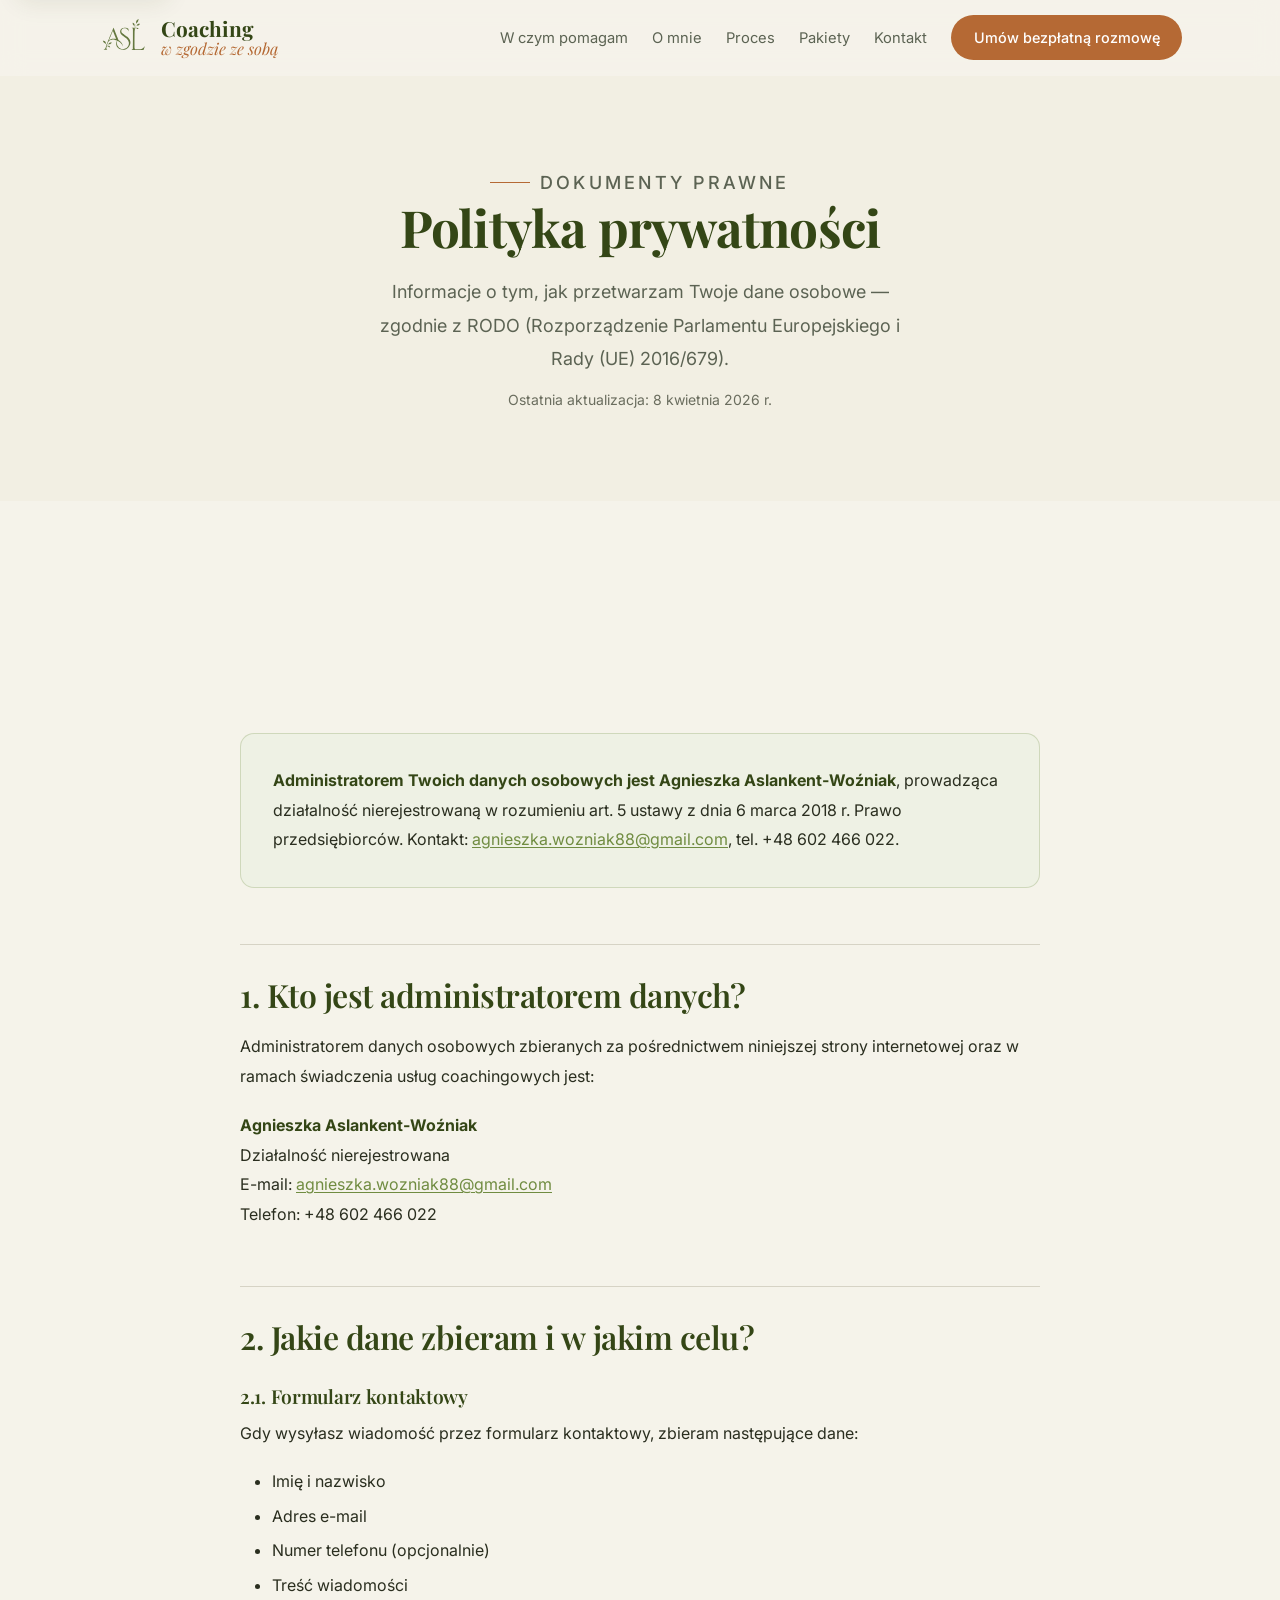
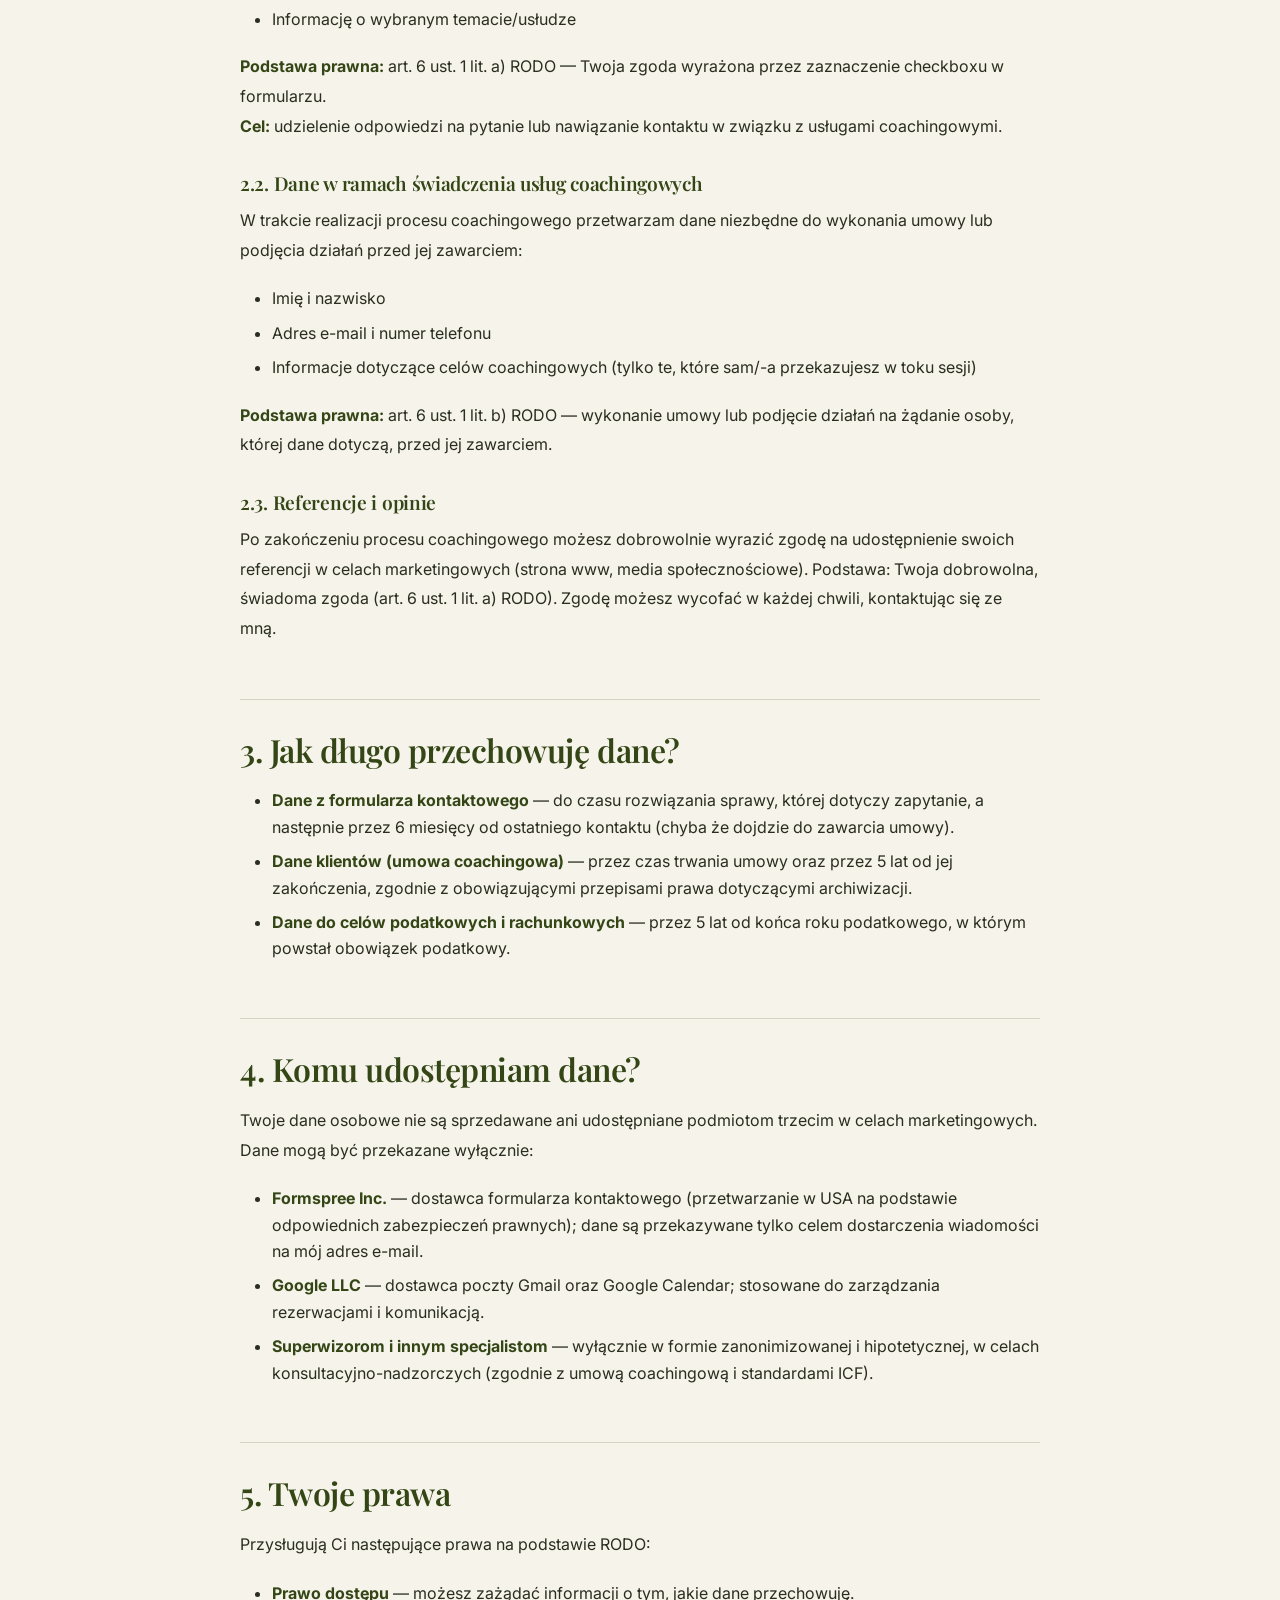
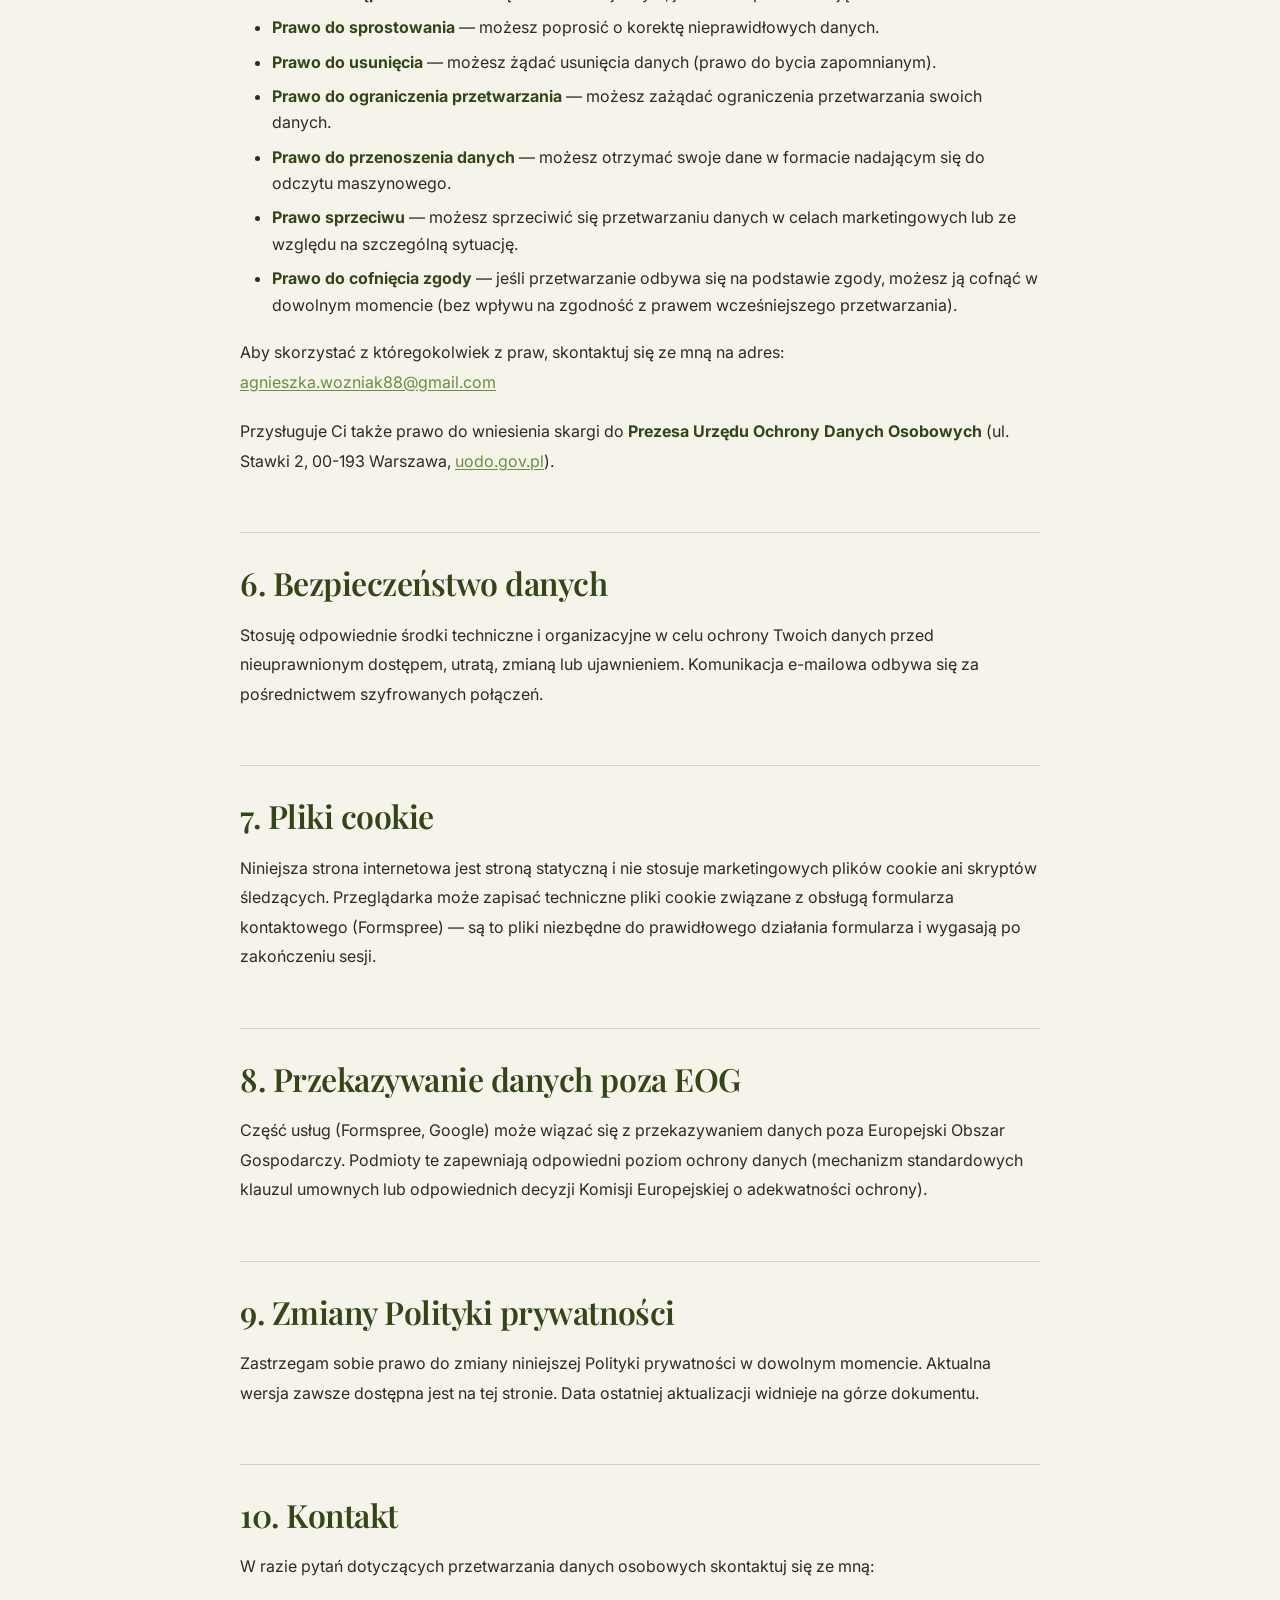
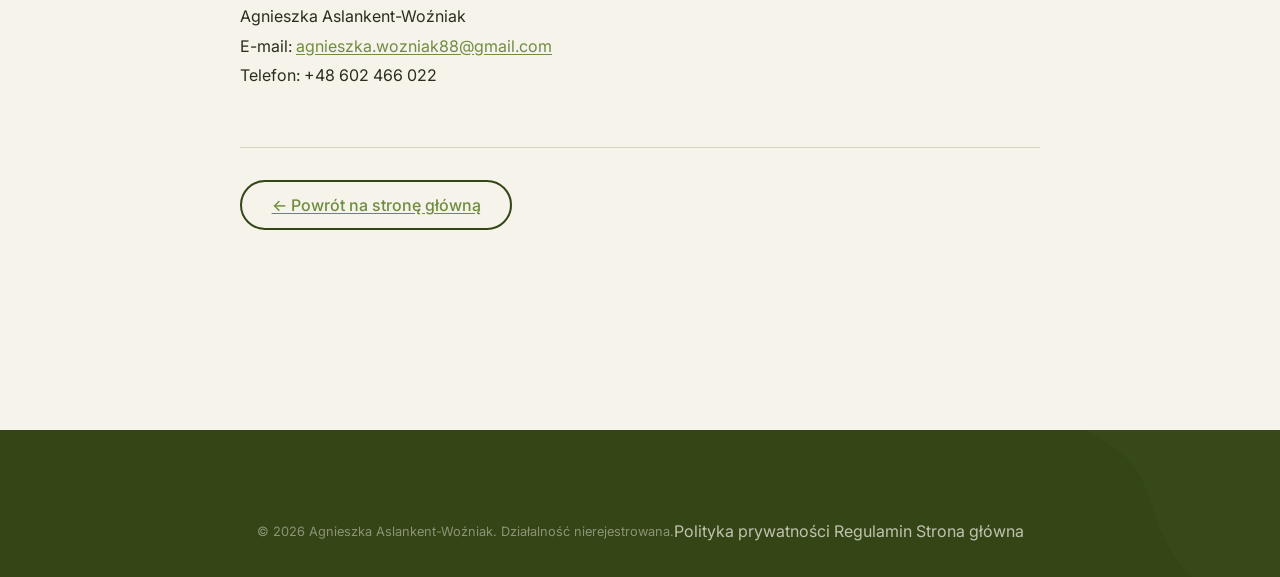
==== commit 9e33778e: "Przywróć stare logo: 'Coaching' + italic 'w zgodzie ze sobą' w 2 liniach (header + footer)" ====
--- a/polityka-prywatnosci.html
+++ b/polityka-prywatnosci.html
@@ -21,7 +21,7 @@
       <div class="nav-inner">
         <a href="index.html" class="nav-logo" aria-label="Strona główna">
           <img src="img/logo-asl-mark.svg" alt="" class="nav-logo-mark" aria-hidden="true" />
-          <span class="nav-logo-text">ASL <em>Coaching</em></span>
+          <span class="nav-logo-text">Coaching<em>w zgodzie ze sobą</em></span>
         </a>
         <ul class="nav-links" role="list">
           <li><a href="index.html#w-czym-pomagam">W czym pomagam</a></li>
--- a/css/style.css
+++ b/css/style.css
@@ -264,10 +264,10 @@
   align-items: center;
   gap: 0.7rem;
   font-family: var(--font-heading);
-  font-size: 1.15rem;
-  font-weight: 600;
+  font-size: 1.3rem;
+  font-weight: 700;
   color: var(--color-primary-dark);
-  line-height: 1.15;
+  line-height: 1.1;
   transition: opacity var(--dur-fast);
 }
 .nav-logo-mark {
@@ -279,14 +279,14 @@
 .nav-logo-text {
   display: inline-block;
   white-space: nowrap;
-  letter-spacing: 0.04em;
 }
 .nav-logo em {
+  display: block;
   font-style: italic;
   font-weight: 400;
-  font-size: 0.92em;
+  font-size: 0.78em;
   color: var(--color-accent);
-  margin-left: 0.25rem;
+  margin-top: 0.05rem;
 }
 .nav-logo:hover { opacity: 0.85; }
 
@@ -1441,6 +1441,7 @@
   gap: 0.7rem;
   margin-bottom: var(--space-md);
   color: var(--color-white);
+  line-height: 1.1;
 }
 .footer-logo-mark {
   width: 52px;
@@ -1450,16 +1451,17 @@
 }
 .footer-logo-text {
   font-family: var(--font-heading);
-  font-size: 1.15rem;
-  font-weight: 600;
+  font-size: 1.3rem;
+  font-weight: 700;
   color: var(--color-white);
-  letter-spacing: 0.04em;
 }
 .footer-logo-text em {
+  display: block;
   font-style: italic;
   font-weight: 400;
+  font-size: 0.78em;
   color: var(--color-accent-light);
-  margin-left: 0.2rem;
+  margin-top: 0.05rem;
 }
 
 .footer-name {
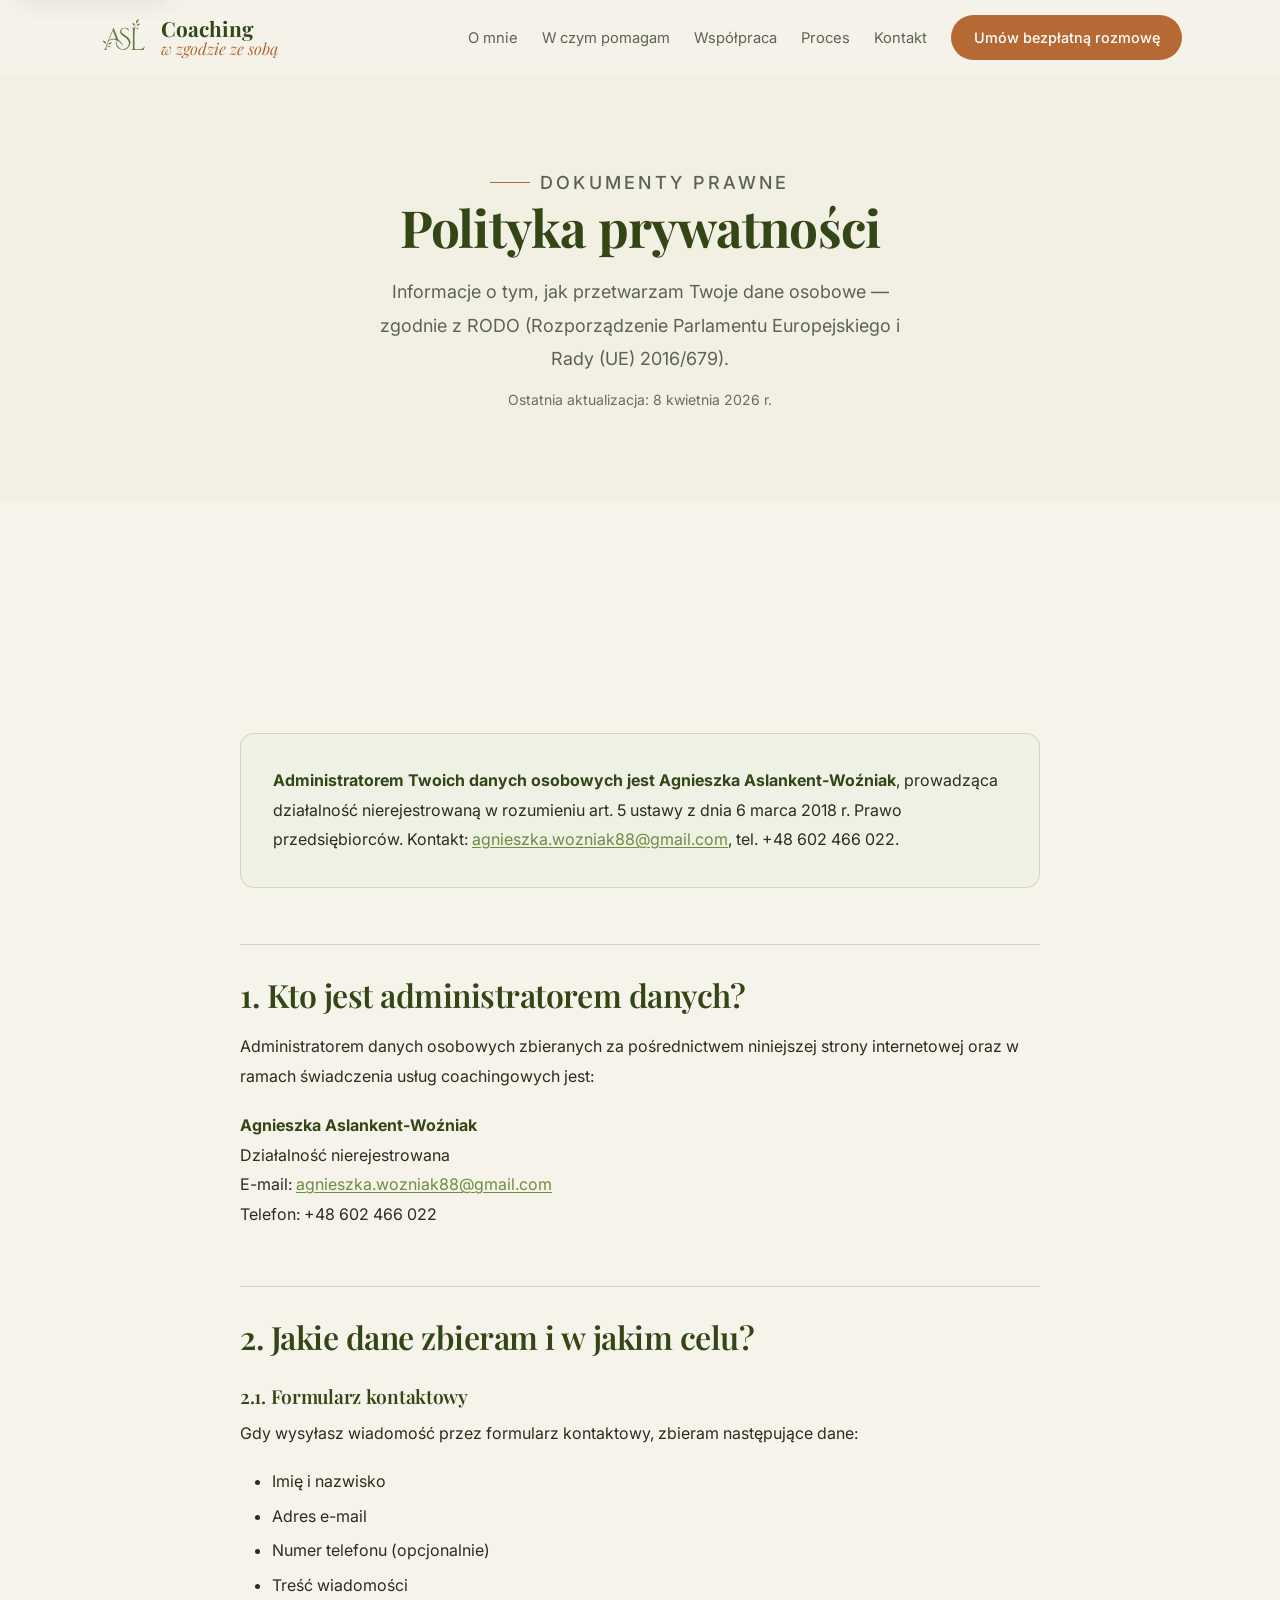
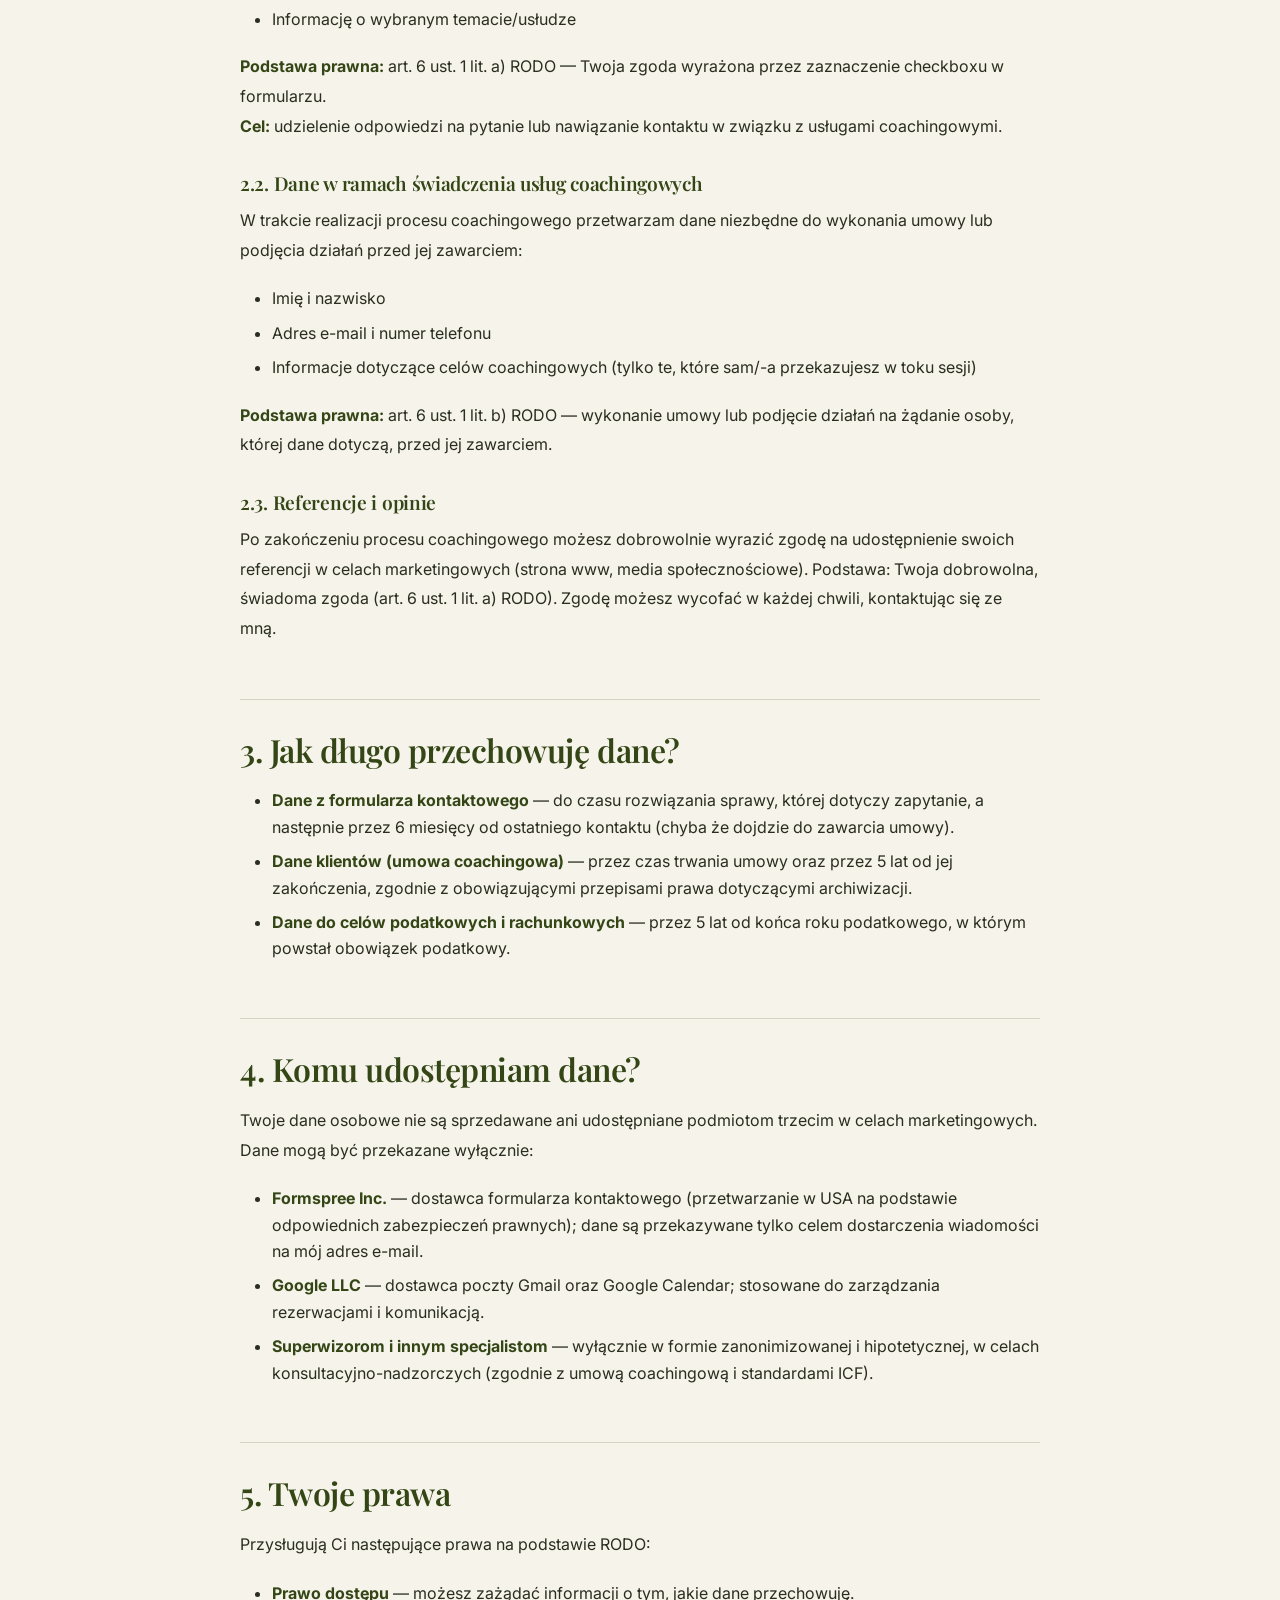
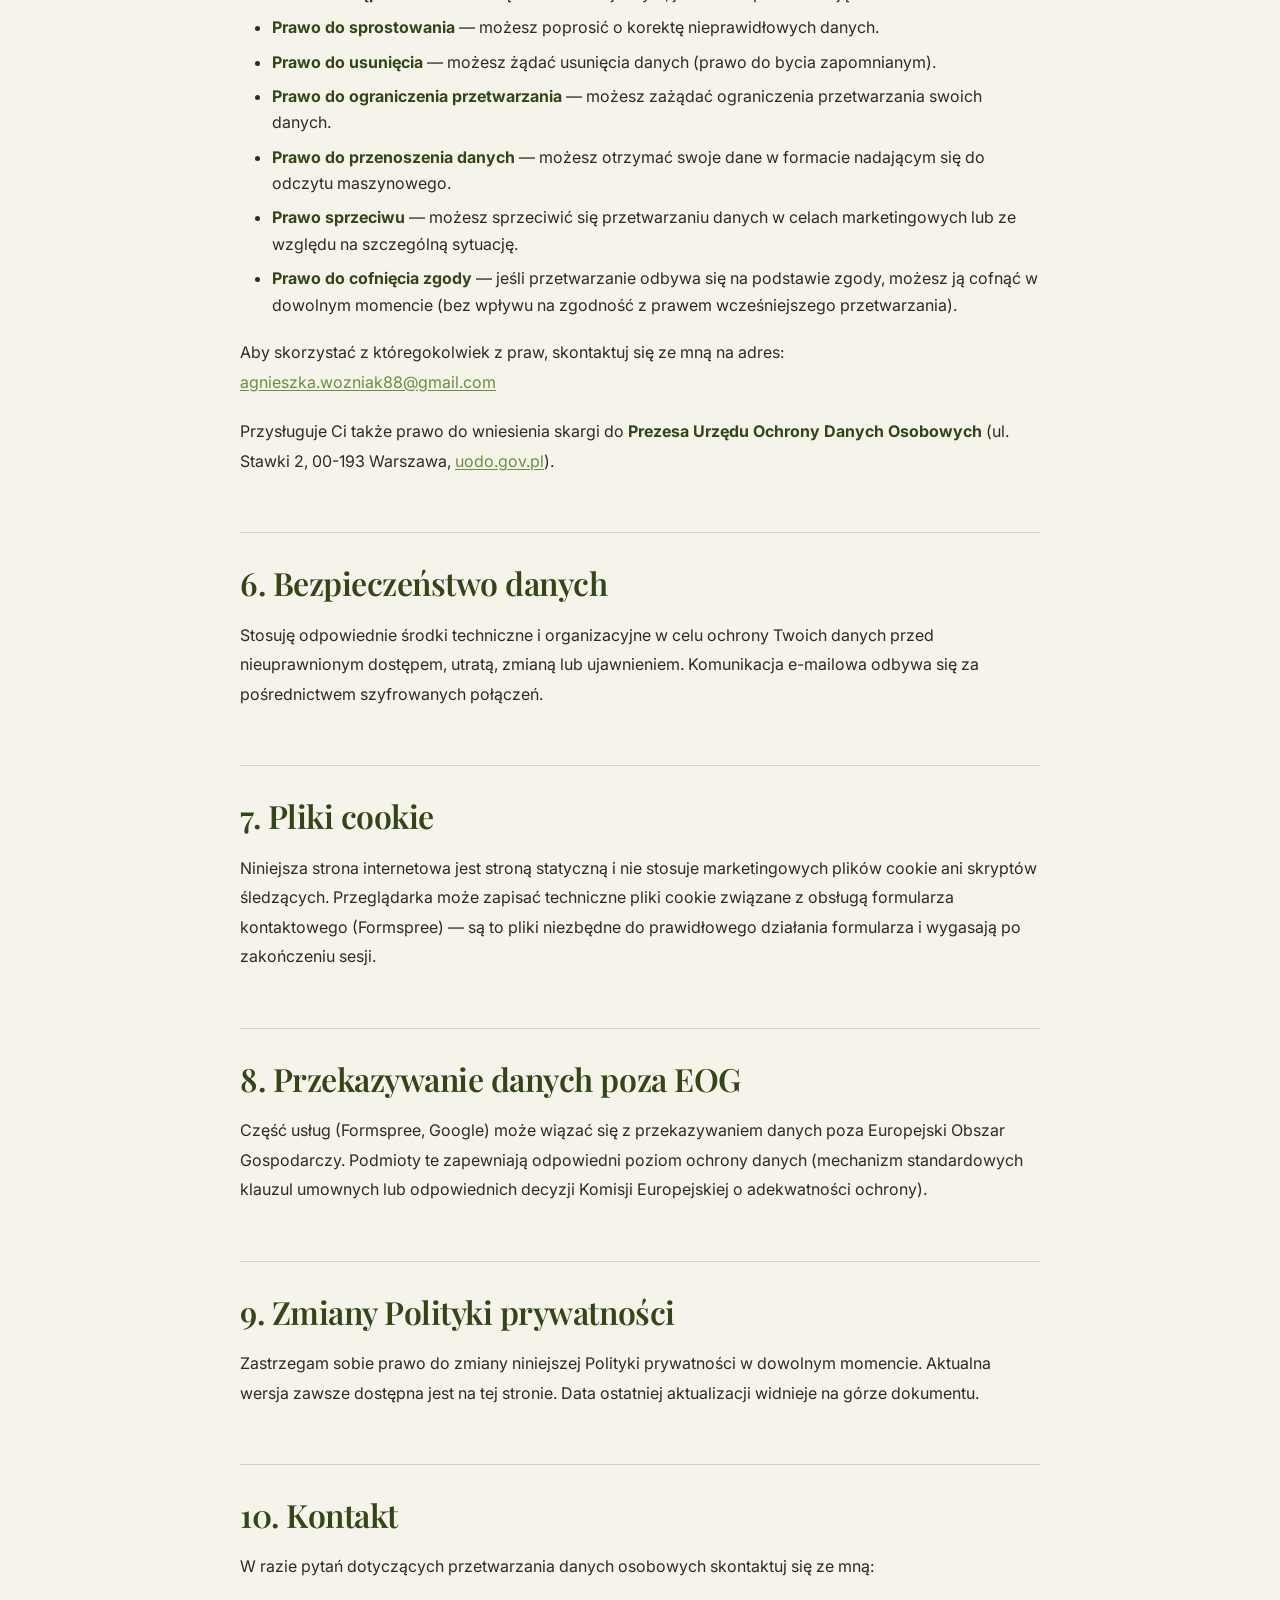
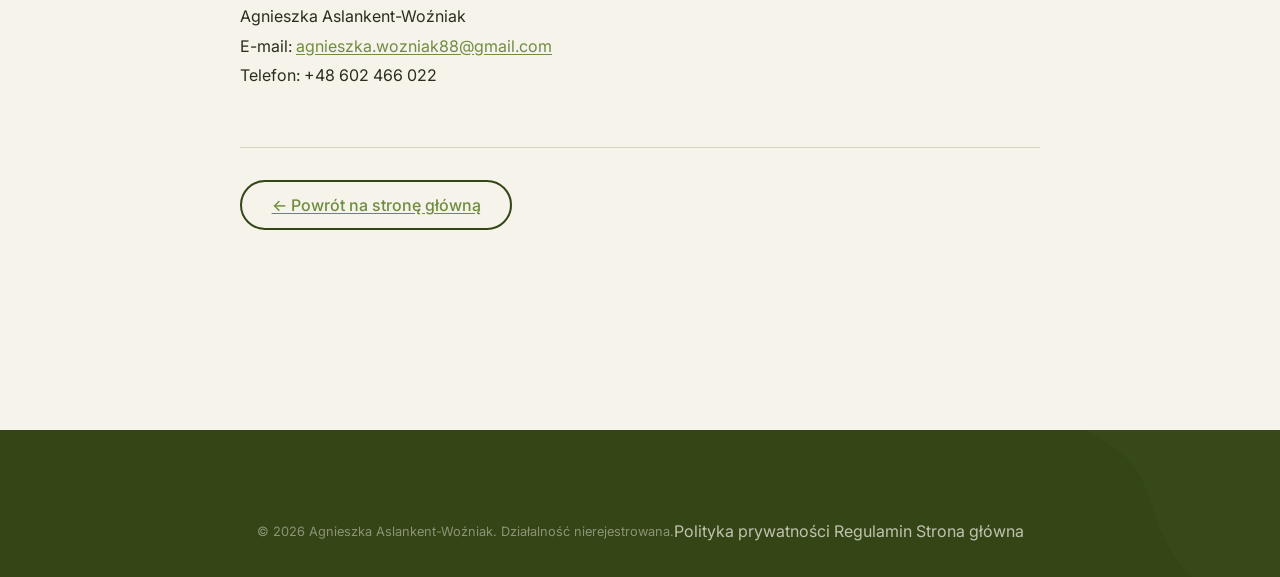
==== commit b859924e: "Iteracja UX z klientką (czerwiec 2026): copy, 3 pakiety, cytat, nawigacja, footer Hero: - Usunięte 3" ====
--- a/polityka-prywatnosci.html
+++ b/polityka-prywatnosci.html
@@ -24,10 +24,10 @@
           <span class="nav-logo-text">Coaching<em>w zgodzie ze sobą</em></span>
         </a>
         <ul class="nav-links" role="list">
+          <li><a href="index.html#o-mnie">O mnie</a></li>
           <li><a href="index.html#w-czym-pomagam">W czym pomagam</a></li>
-          <li><a href="index.html#o-mnie">O mnie</a></li>
+          <li><a href="index.html#pakiety">Współpraca</a></li>
           <li><a href="index.html#jak-pracuje">Proces</a></li>
-          <li><a href="index.html#pakiety">Pakiety</a></li>
           <li><a href="index.html#kontakt">Kontakt</a></li>
           <li><a href="index.html#kontakt" class="nav-cta">Umów bezpłatną rozmowę</a></li>
         </ul>
@@ -37,10 +37,10 @@
       </div>
     </nav>
     <nav id="mobile-nav-pp" class="nav-mobile" aria-label="Nawigacja mobilna">
+      <a href="index.html#o-mnie">O mnie</a>
       <a href="index.html#w-czym-pomagam">W czym pomagam</a>
-      <a href="index.html#o-mnie">O mnie</a>
+      <a href="index.html#pakiety">Współpraca</a>
       <a href="index.html#jak-pracuje">Proces</a>
-      <a href="index.html#pakiety">Pakiety</a>
       <a href="index.html#kontakt">Kontakt</a>
       <a href="index.html#kontakt" class="nav-cta">Umów bezpłatną rozmowę</a>
     </nav>
--- a/css/style.css
+++ b/css/style.css
@@ -105,10 +105,13 @@
   line-height: var(--line-height-body);
   color: var(--color-text);
   background-color: var(--color-bg);
-  background-image: url('../img/bg-19.png');
-  background-size: 600px auto;
-  background-repeat: repeat;
-  background-blend-mode: multiply;
+  /* Nowa papierowa tekstura 4K upscale — jednolite tło na całej stronie,
+     bez kafelków, fixed dla efektu ciągłego pod scrollem */
+  background-image: url('../img/bg-hero-paper.jpg');
+  background-size: cover;
+  background-position: center;
+  background-repeat: no-repeat;
+  background-attachment: fixed;
   overflow-x: hidden;
   -webkit-font-smoothing: antialiased;
   -moz-osx-font-smoothing: grayscale;
@@ -482,15 +485,13 @@
    7. HERO — bez logo, "Coaching" duże + "w zgodzie ze sobą" mniejsze
    ---------------------------------------------------------------- */
 .hero {
-  min-height: calc(100svh - var(--nav-height));
+  /* Brak min-height — sekcja przyjmuje wysokość treści */
   padding-top: calc(var(--nav-height) + var(--space-xl));
   padding-bottom: var(--space-2xl);
   display: flex;
   align-items: center;
-  background-color: var(--color-bg-hero);
-  background-image: url('../img/bg-19.png');
-  background-size: 800px auto;
-  background-repeat: repeat;
+  /* Tło dziedziczone z body (bg-19.png — jednolite z resztą strony) */
+  background-color: transparent;
   position: relative;
   overflow: hidden;
 }
@@ -528,8 +529,71 @@
   position: relative;
   z-index: 1;
   width: 100%;
-}
-.hero-content { max-width: 760px; }
+  display: grid;
+  grid-template-columns: minmax(0, 1.15fr) minmax(0, 0.85fr);
+  gap: var(--space-2xl);
+  align-items: center;
+}
+.hero-content { max-width: 640px; }
+
+/* ===== Zdjęcie Agnieszki po prawej (tylko desktop) ===== */
+.hero-photo {
+  position: relative;
+  justify-self: end;
+  width: clamp(280px, 32vw, 420px);
+  aspect-ratio: 3/4;
+  animation: heroPhotoIn .9s var(--ease-smooth) .2s both;
+}
+.hero-photo-img {
+  width: 100%;
+  height: 100%;
+  object-fit: cover;
+  display: block;
+  border-radius: var(--radius-xl);
+  box-shadow: var(--shadow-lg);
+  background: var(--color-ivory);
+  position: relative;
+  z-index: 1;
+}
+/* Plamka moss-green — tło za zdjęciem (lewy dolny + prawy górny),
+   ten sam element graficzny pasuje do Main i sekcji Kim jestem (mobile) */
+.hero-photo::before {
+  content: '';
+  position: absolute;
+  left: -4rem;
+  bottom: -4rem;
+  width: 75%;
+  aspect-ratio: 1;
+  background-image: url('../img/blob-moss-green.png');
+  background-size: contain;
+  background-repeat: no-repeat;
+  background-position: center;
+  opacity: 0.30;
+  z-index: 0;
+  pointer-events: none;
+  transform: rotate(-15deg);
+}
+.hero-photo::after {
+  content: '';
+  position: absolute;
+  right: -3rem;
+  top: -2.5rem;
+  width: 70%;
+  aspect-ratio: 1;
+  background-image: url('../img/blob-moss-green.png');
+  background-size: contain;
+  background-repeat: no-repeat;
+  background-position: center;
+  opacity: 0.22;
+  z-index: 0;
+  pointer-events: none;
+  transform: rotate(120deg);
+}
+
+@keyframes heroPhotoIn {
+  from { opacity: 0; transform: translateY(20px); }
+  to   { opacity: 1; transform: translateY(0); }
+}
 
 .hero-title {
   display: flex;
@@ -592,7 +656,7 @@
   flex-wrap: wrap;
   gap: var(--space-md);
   align-items: center;
-  margin-bottom: var(--space-xl);
+  margin-bottom: 0;   /* nie ma już trust list pod spodem */
 }
 
 .hero-trust {
@@ -686,24 +750,52 @@
   max-width: 60ch;
 }
 
+.help-outro {
+  max-width: 720px;
+  margin: var(--space-xl) auto 0;
+  text-align: center;
+  font-family: var(--font-heading);
+  font-style: italic;
+  font-size: clamp(1.1rem, 1.6vw, 1.3rem);
+  color: var(--color-primary-dark);
+  line-height: 1.6;
+}
+
 
 /* ----------------------------------------------------------------
    9. SEKCJA "KIM JESTEM?" — zdjęcie + tekst
    ---------------------------------------------------------------- */
 .about-section {
-  background-color: var(--color-bg);
-  background-image: url('../img/bg-22.png');
+  /* Wizualne oddzielenie od hero — Soft Ivory z papierową teksturą */
+  background-color: var(--color-ivory);
+  background-image: url('../img/bg-hero-paper.jpg');
   background-size: cover;
   background-position: center;
   background-repeat: no-repeat;
+  position: relative;
 }
 .about-section::before {
   content: '';
   position: absolute;
   inset: 0;
-  background: rgba(245, 243, 234, .82);
+  background: rgba(227, 225, 215, .65);  /* Soft Ivory overlay 65% */
   pointer-events: none;
 }
+.about-section::after {
+  /* Subtelna plamka moss-green w prawym górnym jako delikatny akcent */
+  content: '';
+  position: absolute;
+  top: 6%;
+  right: -4%;
+  width: clamp(200px, 24vw, 380px);
+  aspect-ratio: 1;
+  background-image: url('../img/blob-moss-green.png');
+  background-size: contain;
+  background-repeat: no-repeat;
+  opacity: 0.12;
+  pointer-events: none;
+}
+.about-section > .container { position: relative; z-index: 1; }
 .about-inner {
   display: grid;
   grid-template-columns: minmax(0, 0.85fr) minmax(0, 1.15fr);
@@ -711,6 +803,21 @@
   align-items: center;
   position: relative;
   z-index: 1;
+}
+
+/* Wariant bez zdjęcia (zdjęcie przeniesione do hero) — jednokolumnowy, centrowany */
+.about-inner--no-photo {
+  grid-template-columns: 1fr;
+  max-width: 760px;
+  margin-inline: auto;
+  text-align: left;
+}
+.about-inner--no-photo .about-content { padding-top: 0; }
+.about-inner--no-photo p { max-width: 65ch; }
+
+/* Zdjęcie w sekcji "Kim jestem?" — TYLKO na mobile (gdy hero-photo jest ukryte) */
+.about-photo-mobile {
+  display: none;   /* desktop: ukryte */
 }
 
 .about-photo-wrap { position: relative; }
@@ -782,6 +889,59 @@
   margin-bottom: 0;
 }
 
+/* Uwypuklony wariant cytatu — bardziej widoczny, wyróżnia się na sekcji */
+.about-quote--feature {
+  margin: var(--space-2xl) 0 var(--space-lg);
+  padding: var(--space-xl) var(--space-2xl);
+  background:
+    linear-gradient(135deg, var(--color-primary-dark) 0%, var(--color-primary-mid) 100%);
+  border-left: 6px solid var(--color-accent);
+  border-radius: var(--radius-lg);
+  box-shadow: 0 18px 48px rgba(52, 70, 22, .22);
+  transform: rotate(-0.6deg);
+  position: relative;
+  overflow: hidden;
+}
+.about-quote--feature::before {
+  content: '"';
+  font-family: var(--font-heading);
+  font-size: 12rem;
+  color: var(--color-accent-light);
+  opacity: .25;
+  position: absolute;
+  top: -3.5rem;
+  left: 0.5rem;
+  line-height: 1;
+  pointer-events: none;
+}
+/* Subtelna botanika w prawym dolnym rogu cytatu */
+.about-quote--feature::after {
+  content: '';
+  position: absolute;
+  right: -2rem;
+  bottom: -2rem;
+  width: 180px;
+  height: 180px;
+  background-image: url('../img/blob-moss-green.png');
+  background-size: contain;
+  background-repeat: no-repeat;
+  background-position: bottom right;
+  opacity: 0.2;
+  pointer-events: none;
+}
+.about-quote--feature p {
+  font-family: var(--font-heading);
+  font-size: clamp(1.3rem, 2.2vw, 1.85rem);
+  font-style: italic;
+  font-weight: 500;
+  color: var(--color-ivory);
+  line-height: 1.45;
+  letter-spacing: -0.005em;
+  position: relative;
+  z-index: 1;
+  margin-bottom: 0;
+}
+
 
 /* ----------------------------------------------------------------
    10. SEKCJA "REZULTATY" — główny ciemnozielony panel
@@ -977,7 +1137,7 @@
    ---------------------------------------------------------------- */
 .packages-section {
   background-color: var(--color-bg-alt);
-  background-image: url('../img/bg-25.png');
+  background-image: url('../img/bg-22.png');
   background-size: cover;
   background-position: center;
   background-repeat: no-repeat;
@@ -986,7 +1146,7 @@
   content: '';
   position: absolute;
   inset: 0;
-  background: rgba(245, 243, 234, .9);
+  background: rgba(245, 243, 234, .85);
   pointer-events: none;
 }
 .packages-section > .container { position: relative; z-index: 1; }
@@ -997,6 +1157,18 @@
   gap: var(--space-lg);
   max-width: 980px;
   margin-inline: auto;
+}
+/* Wariant z 3 kartami — szersza siatka */
+.packages-grid--3 {
+  grid-template-columns: repeat(3, minmax(0, 1fr));
+  max-width: 1180px;
+  gap: var(--space-md);
+}
+@media (max-width: 900px) {
+  .packages-grid--3 {
+    grid-template-columns: 1fr;
+    max-width: 520px;
+  }
 }
 
 .package-card {
@@ -1195,10 +1367,7 @@
   content: '';
   position: absolute;
   inset: 0;
-  background-image: url('../img/bg-19.png');
-  background-size: 600px auto;
-  background-repeat: repeat;
-  opacity: 0.5;
+  background-color: rgba(245, 243, 234, .4);
   pointer-events: none;
 }
 .contact-section::after {
@@ -1468,9 +1637,17 @@
   font-size: var(--size-body-sm);
   color: rgba(227, 225, 215, .8);
   line-height: 1.7;
+  margin: 0 0 var(--space-sm);
+}
+.footer-name strong { color: var(--color-white); font-weight: 600; }
+
+.footer-credit {
+  font-size: 0.78rem;
+  color: rgba(227, 225, 215, .55);
   margin: 0;
-}
-.footer-name strong { color: var(--color-white); font-weight: 600; }
+  font-style: italic;
+  letter-spacing: 0.02em;
+}
 
 .footer-contact-col h4,
 .footer-legal-col h4 {
@@ -1644,9 +1821,65 @@
   .nav-hamburger { display: flex; }
 }
 
-/* Tablet układ: kontakt jedna kolumna */
+/* Tablet układ: kontakt jedna kolumna + ukryj hero-photo + pokaż about-photo-mobile */
 @media (max-width: 1024px) {
   .contact-inner { grid-template-columns: 1fr; }
+  .hero-inner { grid-template-columns: 1fr; }
+  .hero-photo { display: none; }
+  .hero-content { max-width: 760px; }
+
+  /* Zdjęcie Agnieszki w sekcji "Kim jestem?" — pokazane na mobile/tablet,
+     ten sam styl z gałązką co w hero-photo na desktop */
+  .about-photo-mobile {
+    display: block;
+    position: relative;
+    width: clamp(240px, 60vw, 380px);
+    aspect-ratio: 3/4;
+    margin: 0 auto var(--space-xl);
+  }
+  .about-photo-mobile-img {
+    width: 100%;
+    height: 100%;
+    object-fit: cover;
+    display: block;
+    border-radius: var(--radius-xl);
+    box-shadow: var(--shadow-lg);
+    background: var(--color-ivory);
+    position: relative;
+    z-index: 1;
+  }
+  /* Plamka moss-green — lewy dolny + prawy górny (ten sam efekt co hero-photo) */
+  .about-photo-mobile::before {
+    content: '';
+    position: absolute;
+    left: -2.5rem;
+    bottom: -2.5rem;
+    width: 75%;
+    aspect-ratio: 1;
+    background-image: url('../img/blob-moss-green.png');
+    background-size: contain;
+    background-repeat: no-repeat;
+    background-position: center;
+    opacity: 0.30;
+    z-index: 0;
+    pointer-events: none;
+    transform: rotate(-15deg);
+  }
+  .about-photo-mobile::after {
+    content: '';
+    position: absolute;
+    right: -2rem;
+    top: -1.5rem;
+    width: 65%;
+    aspect-ratio: 1;
+    background-image: url('../img/blob-moss-green.png');
+    background-size: contain;
+    background-repeat: no-repeat;
+    opacity: 0.22;
+    z-index: 0;
+    pointer-events: none;
+    transform: rotate(120deg);
+  }
 }
 
 /* Mobile główny breakpoint */
@@ -1689,6 +1922,9 @@
     align-items: stretch;
   }
   .hero-actions .btn { width: 100%; }
+  /* Ukryj główny CTA w hero — jest już sticky CTA przypięty do strony,
+     żeby nie pokazywać tego samego "Umów bezpłatną rozmowę" dwa razy */
+  .hero-actions .btn-primary { display: none; }
 
   /* Help list: mniejsze padding */
   .help-item { padding: var(--space-md) var(--space-lg); }
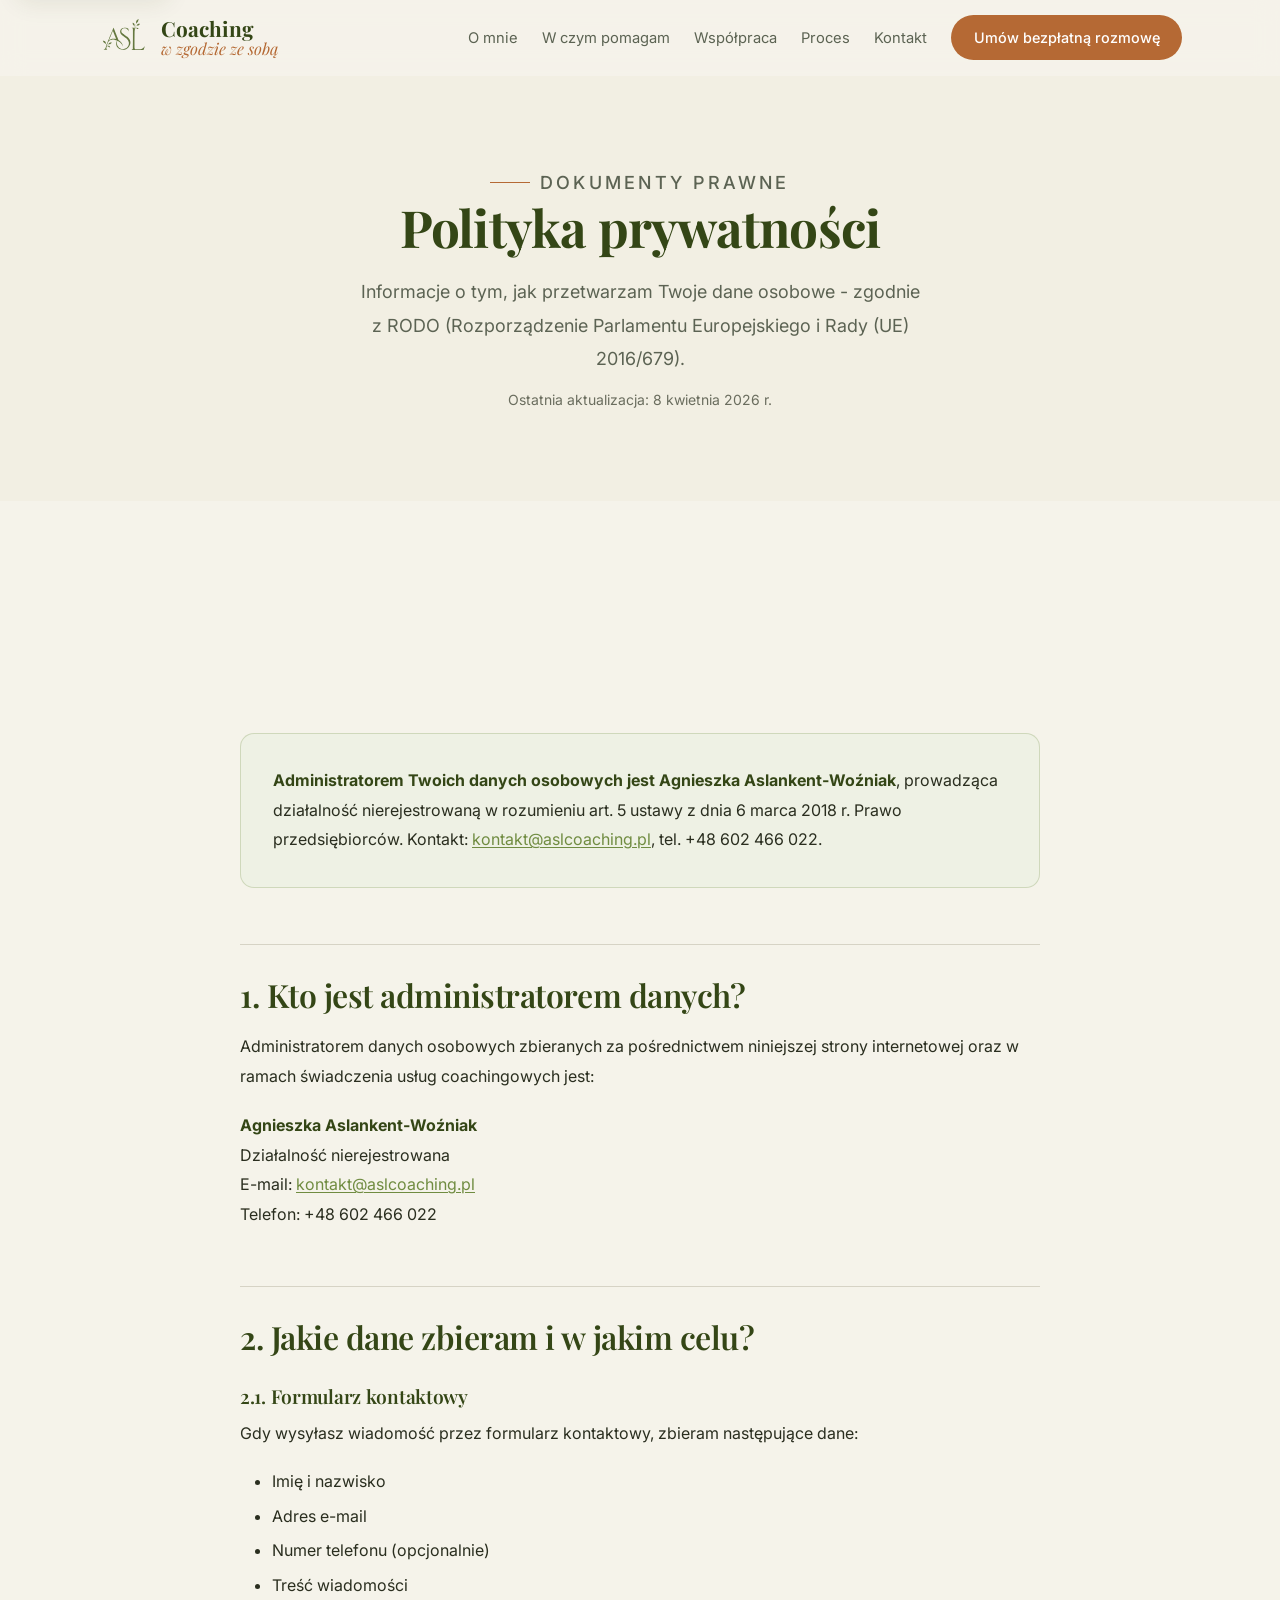
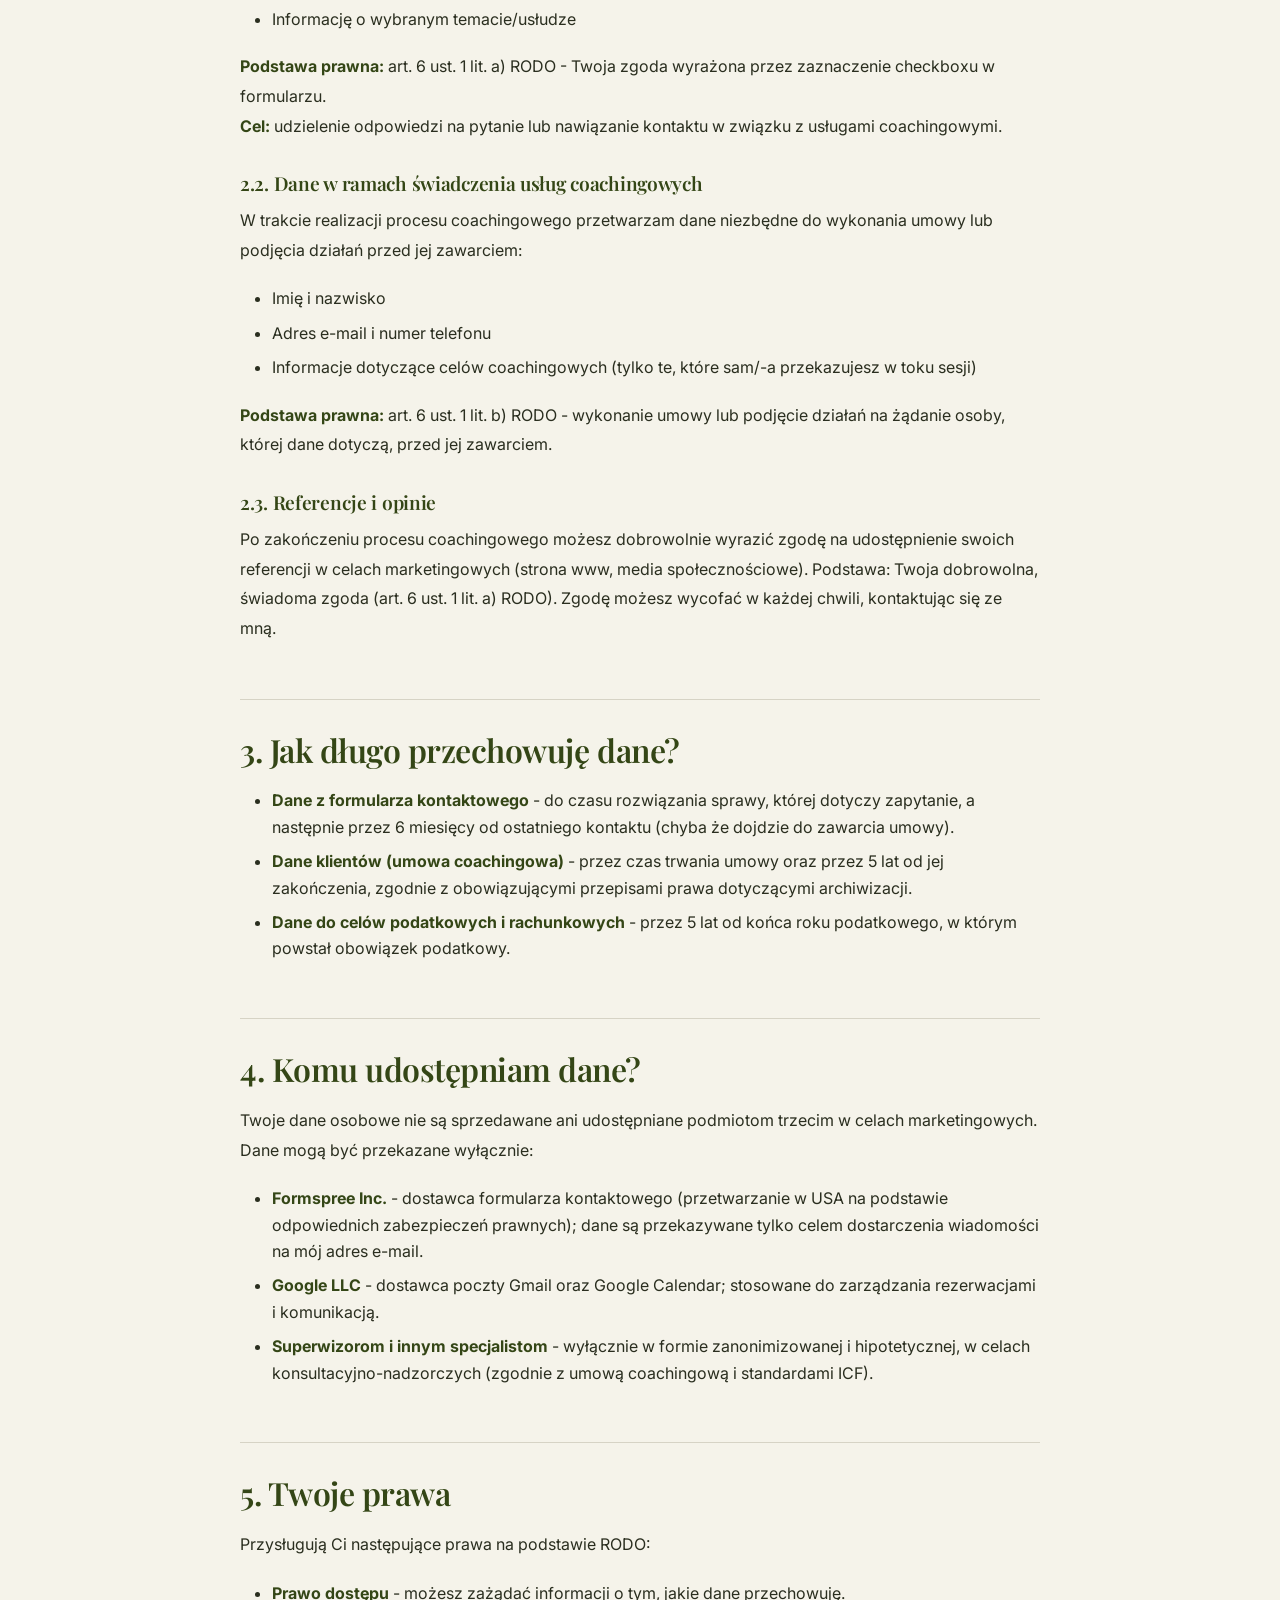
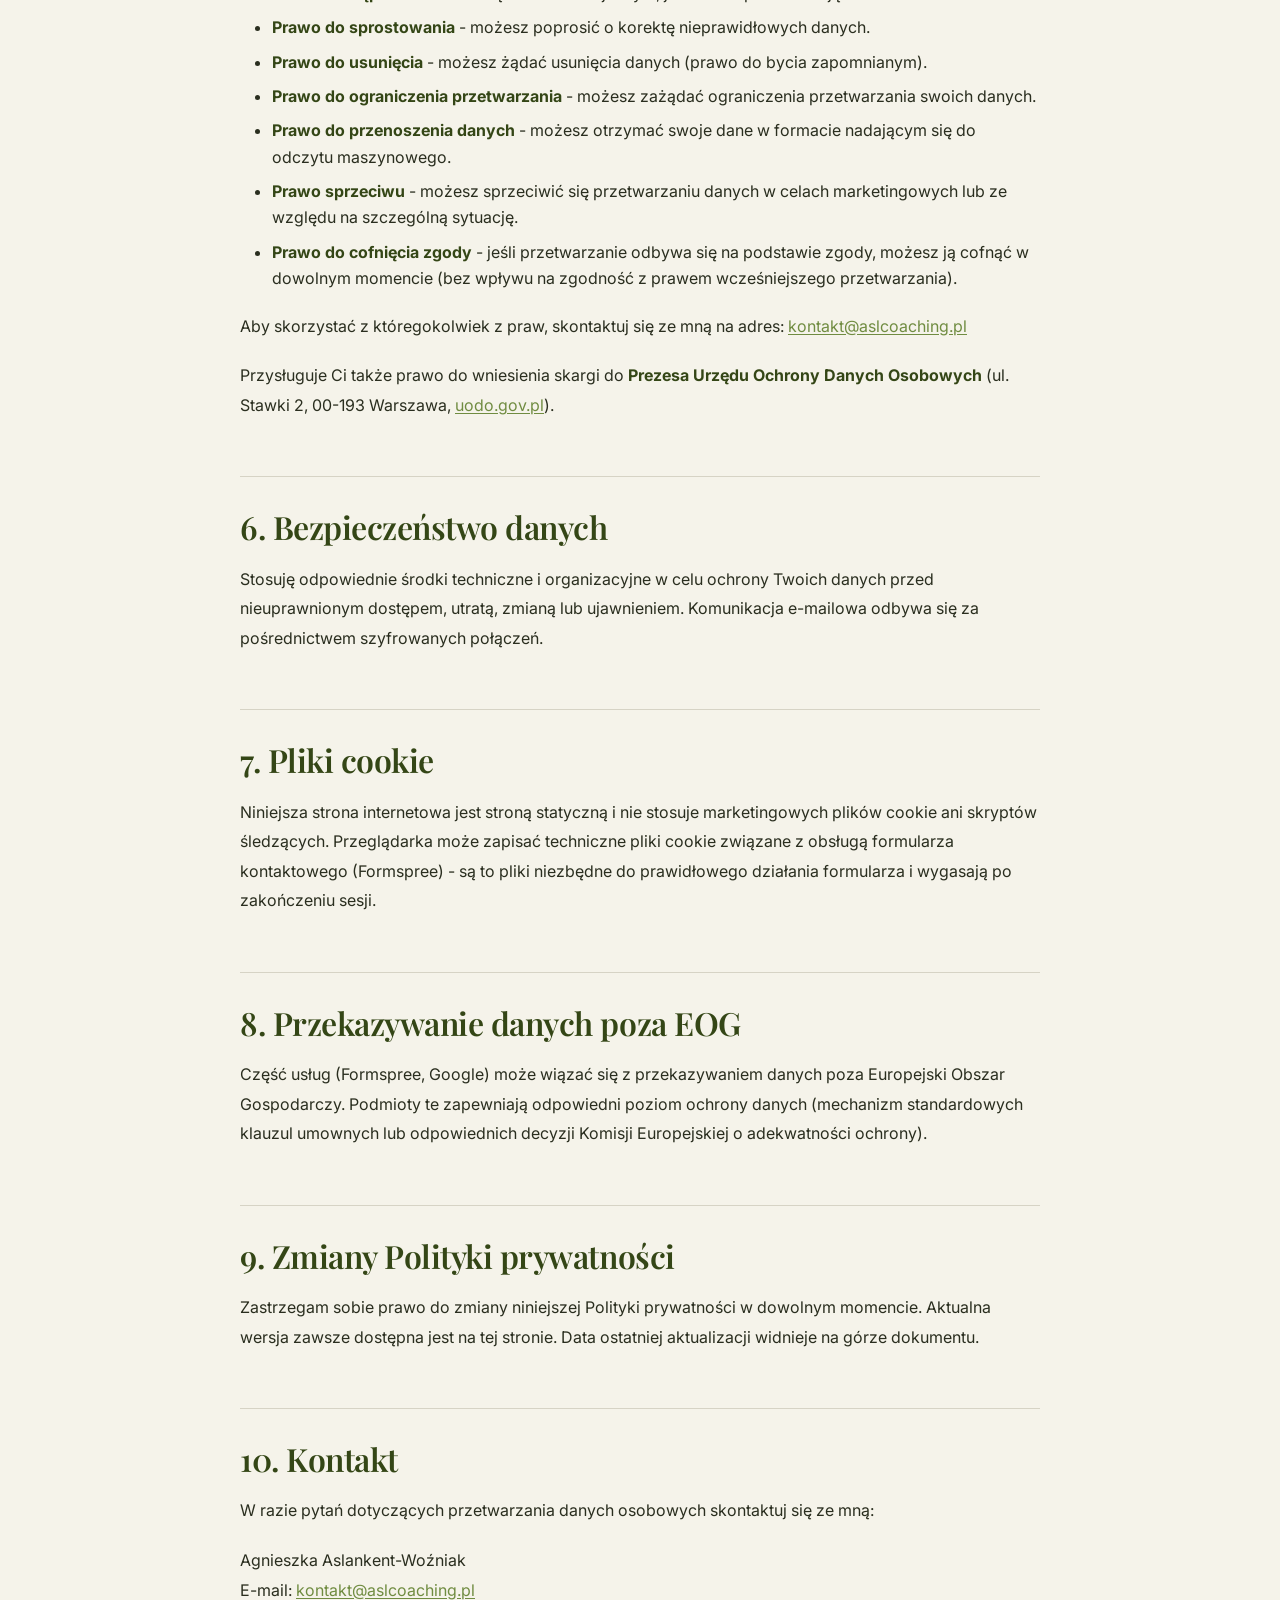
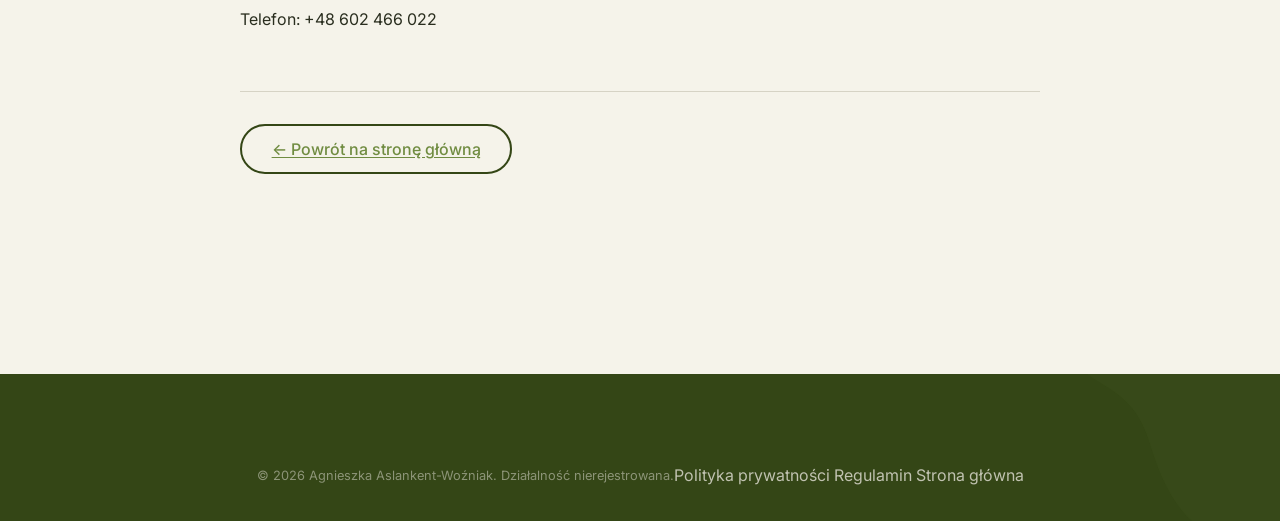
==== commit d5b3bfed: "SEO + domena aslcoaching.pl + email kontakt@aslcoaching.pl SEO meta dane: - Description zaktualizowa" ====
--- a/polityka-prywatnosci.html
+++ b/polityka-prywatnosci.html
@@ -3,8 +3,10 @@
 <head>
   <meta charset="UTF-8" />
   <meta name="viewport" content="width=device-width, initial-scale=1.0" />
-  <meta name="description" content="Polityka prywatności — Agnieszka Aslankent-Woźniak, coaching. Zasady przetwarzania danych osobowych zgodnie z RODO." />
+  <meta name="description" content="Polityka prywatności - Agnieszka Aslankent-Woźniak, coaching. Zasady przetwarzania danych osobowych zgodnie z RODO." />
   <meta name="robots" content="noindex, follow" />
+  <meta name="theme-color" content="#344616" />
+  <link rel="canonical" href="https://aslcoaching.pl/polityka-prywatnosci.html" />
   <title>Polityka prywatności | Agnieszka Aslankent-Woźniak Coaching</title>
   <link rel="preconnect" href="https://fonts.googleapis.com" />
   <link rel="preconnect" href="https://fonts.gstatic.com" crossorigin />
@@ -54,7 +56,7 @@
         <p class="section-label" style="justify-content:center;">Dokumenty prawne</p>
         <h1>Polityka prywatności</h1>
         <p>
-          Informacje o tym, jak przetwarzam Twoje dane osobowe — zgodnie z RODO
+          Informacje o tym, jak przetwarzam Twoje dane osobowe - zgodnie z RODO
           (Rozporządzenie Parlamentu Europejskiego i Rady (UE) 2016/679).
         </p>
         <p style="margin-top:var(--space-sm);font-size:var(--size-body-sm);color:var(--color-text-light);">
@@ -73,7 +75,7 @@
               <strong>Administratorem Twoich danych osobowych jest Agnieszka Aslankent-Woźniak</strong>,
               prowadząca działalność nierejestrowaną w rozumieniu art. 5 ustawy z dnia
               6 marca 2018 r. Prawo przedsiębiorców. Kontakt:
-              <a href="mailto:agnieszka.wozniak88@gmail.com">agnieszka.wozniak88@gmail.com</a>,
+              <a href="mailto:kontakt@aslcoaching.pl">kontakt@aslcoaching.pl</a>,
               tel. +48 602 466 022.
             </p>
           </div>
@@ -86,7 +88,7 @@
           <p>
             <strong>Agnieszka Aslankent-Woźniak</strong><br />
             Działalność nierejestrowana<br />
-            E-mail: <a href="mailto:agnieszka.wozniak88@gmail.com">agnieszka.wozniak88@gmail.com</a><br />
+            E-mail: <a href="mailto:kontakt@aslcoaching.pl">kontakt@aslcoaching.pl</a><br />
             Telefon: +48 602 466 022
           </p>
 
@@ -104,7 +106,7 @@
             <li>Informację o wybranym temacie/usłudze</li>
           </ul>
           <p>
-            <strong>Podstawa prawna:</strong> art. 6 ust. 1 lit. a) RODO — Twoja zgoda wyrażona
+            <strong>Podstawa prawna:</strong> art. 6 ust. 1 lit. a) RODO - Twoja zgoda wyrażona
             przez zaznaczenie checkboxu w formularzu.<br />
             <strong>Cel:</strong> udzielenie odpowiedzi na pytanie lub nawiązanie kontaktu
             w związku z usługami coachingowymi.
@@ -122,7 +124,7 @@
               przekazujesz w toku sesji)</li>
           </ul>
           <p>
-            <strong>Podstawa prawna:</strong> art. 6 ust. 1 lit. b) RODO — wykonanie umowy
+            <strong>Podstawa prawna:</strong> art. 6 ust. 1 lit. b) RODO - wykonanie umowy
             lub podjęcie działań na żądanie osoby, której dane dotyczą, przed jej zawarciem.
           </p>
 
@@ -137,17 +139,17 @@
           <h2>3. Jak długo przechowuję dane?</h2>
           <ul>
             <li>
-              <strong>Dane z formularza kontaktowego</strong> — do czasu rozwiązania sprawy,
+              <strong>Dane z formularza kontaktowego</strong> - do czasu rozwiązania sprawy,
               której dotyczy zapytanie, a następnie przez 6 miesięcy od ostatniego kontaktu
               (chyba że dojdzie do zawarcia umowy).
             </li>
             <li>
-              <strong>Dane klientów (umowa coachingowa)</strong> — przez czas trwania umowy
+              <strong>Dane klientów (umowa coachingowa)</strong> - przez czas trwania umowy
               oraz przez 5 lat od jej zakończenia, zgodnie z obowiązującymi przepisami
               prawa dotyczącymi archiwizacji.
             </li>
             <li>
-              <strong>Dane do celów podatkowych i rachunkowych</strong> — przez 5 lat
+              <strong>Dane do celów podatkowych i rachunkowych</strong> - przez 5 lat
               od końca roku podatkowego, w którym powstał obowiązek podatkowy.
             </li>
           </ul>
@@ -159,16 +161,16 @@
           </p>
           <ul>
             <li>
-              <strong>Formspree Inc.</strong> — dostawca formularza kontaktowego (przetwarzanie
+              <strong>Formspree Inc.</strong> - dostawca formularza kontaktowego (przetwarzanie
               w USA na podstawie odpowiednich zabezpieczeń prawnych); dane są przekazywane
               tylko celem dostarczenia wiadomości na mój adres e-mail.
             </li>
             <li>
-              <strong>Google LLC</strong> — dostawca poczty Gmail oraz Google Calendar;
+              <strong>Google LLC</strong> - dostawca poczty Gmail oraz Google Calendar;
               stosowane do zarządzania rezerwacjami i komunikacją.
             </li>
             <li>
-              <strong>Superwizorom i innym specjalistom</strong> — wyłącznie w formie
+              <strong>Superwizorom i innym specjalistom</strong> - wyłącznie w formie
               zanonimizowanej i hipotetycznej, w celach konsultacyjno-nadzorczych
               (zgodnie z umową coachingową i standardami ICF).
             </li>
@@ -177,17 +179,17 @@
           <h2>5. Twoje prawa</h2>
           <p>Przysługują Ci następujące prawa na podstawie RODO:</p>
           <ul>
-            <li><strong>Prawo dostępu</strong> — możesz zażądać informacji o tym, jakie dane przechowuję.</li>
-            <li><strong>Prawo do sprostowania</strong> — możesz poprosić o korektę nieprawidłowych danych.</li>
-            <li><strong>Prawo do usunięcia</strong> — możesz żądać usunięcia danych (prawo do bycia zapomnianym).</li>
-            <li><strong>Prawo do ograniczenia przetwarzania</strong> — możesz zażądać ograniczenia przetwarzania swoich danych.</li>
-            <li><strong>Prawo do przenoszenia danych</strong> — możesz otrzymać swoje dane w formacie nadającym się do odczytu maszynowego.</li>
-            <li><strong>Prawo sprzeciwu</strong> — możesz sprzeciwić się przetwarzaniu danych w celach marketingowych lub ze względu na szczególną sytuację.</li>
-            <li><strong>Prawo do cofnięcia zgody</strong> — jeśli przetwarzanie odbywa się na podstawie zgody, możesz ją cofnąć w dowolnym momencie (bez wpływu na zgodność z prawem wcześniejszego przetwarzania).</li>
+            <li><strong>Prawo dostępu</strong> - możesz zażądać informacji o tym, jakie dane przechowuję.</li>
+            <li><strong>Prawo do sprostowania</strong> - możesz poprosić o korektę nieprawidłowych danych.</li>
+            <li><strong>Prawo do usunięcia</strong> - możesz żądać usunięcia danych (prawo do bycia zapomnianym).</li>
+            <li><strong>Prawo do ograniczenia przetwarzania</strong> - możesz zażądać ograniczenia przetwarzania swoich danych.</li>
+            <li><strong>Prawo do przenoszenia danych</strong> - możesz otrzymać swoje dane w formacie nadającym się do odczytu maszynowego.</li>
+            <li><strong>Prawo sprzeciwu</strong> - możesz sprzeciwić się przetwarzaniu danych w celach marketingowych lub ze względu na szczególną sytuację.</li>
+            <li><strong>Prawo do cofnięcia zgody</strong> - jeśli przetwarzanie odbywa się na podstawie zgody, możesz ją cofnąć w dowolnym momencie (bez wpływu na zgodność z prawem wcześniejszego przetwarzania).</li>
           </ul>
           <p>
             Aby skorzystać z któregokolwiek z praw, skontaktuj się ze mną na adres:
-            <a href="mailto:agnieszka.wozniak88@gmail.com">agnieszka.wozniak88@gmail.com</a>
+            <a href="mailto:kontakt@aslcoaching.pl">kontakt@aslcoaching.pl</a>
           </p>
           <p>
             Przysługuje Ci także prawo do wniesienia skargi do
@@ -207,7 +209,7 @@
             Niniejsza strona internetowa jest stroną statyczną i nie stosuje
             marketingowych plików cookie ani skryptów śledzących. Przeglądarka może
             zapisać techniczne pliki cookie związane z obsługą formularza kontaktowego
-            (Formspree) — są to pliki niezbędne do prawidłowego działania formularza
+            (Formspree) - są to pliki niezbędne do prawidłowego działania formularza
             i wygasają po zakończeniu sesji.
           </p>
 
@@ -232,7 +234,7 @@
           </p>
           <p>
             Agnieszka Aslankent-Woźniak<br />
-            E-mail: <a href="mailto:agnieszka.wozniak88@gmail.com">agnieszka.wozniak88@gmail.com</a><br />
+            E-mail: <a href="mailto:kontakt@aslcoaching.pl">kontakt@aslcoaching.pl</a><br />
             Telefon: +48 602 466 022
           </p>
 
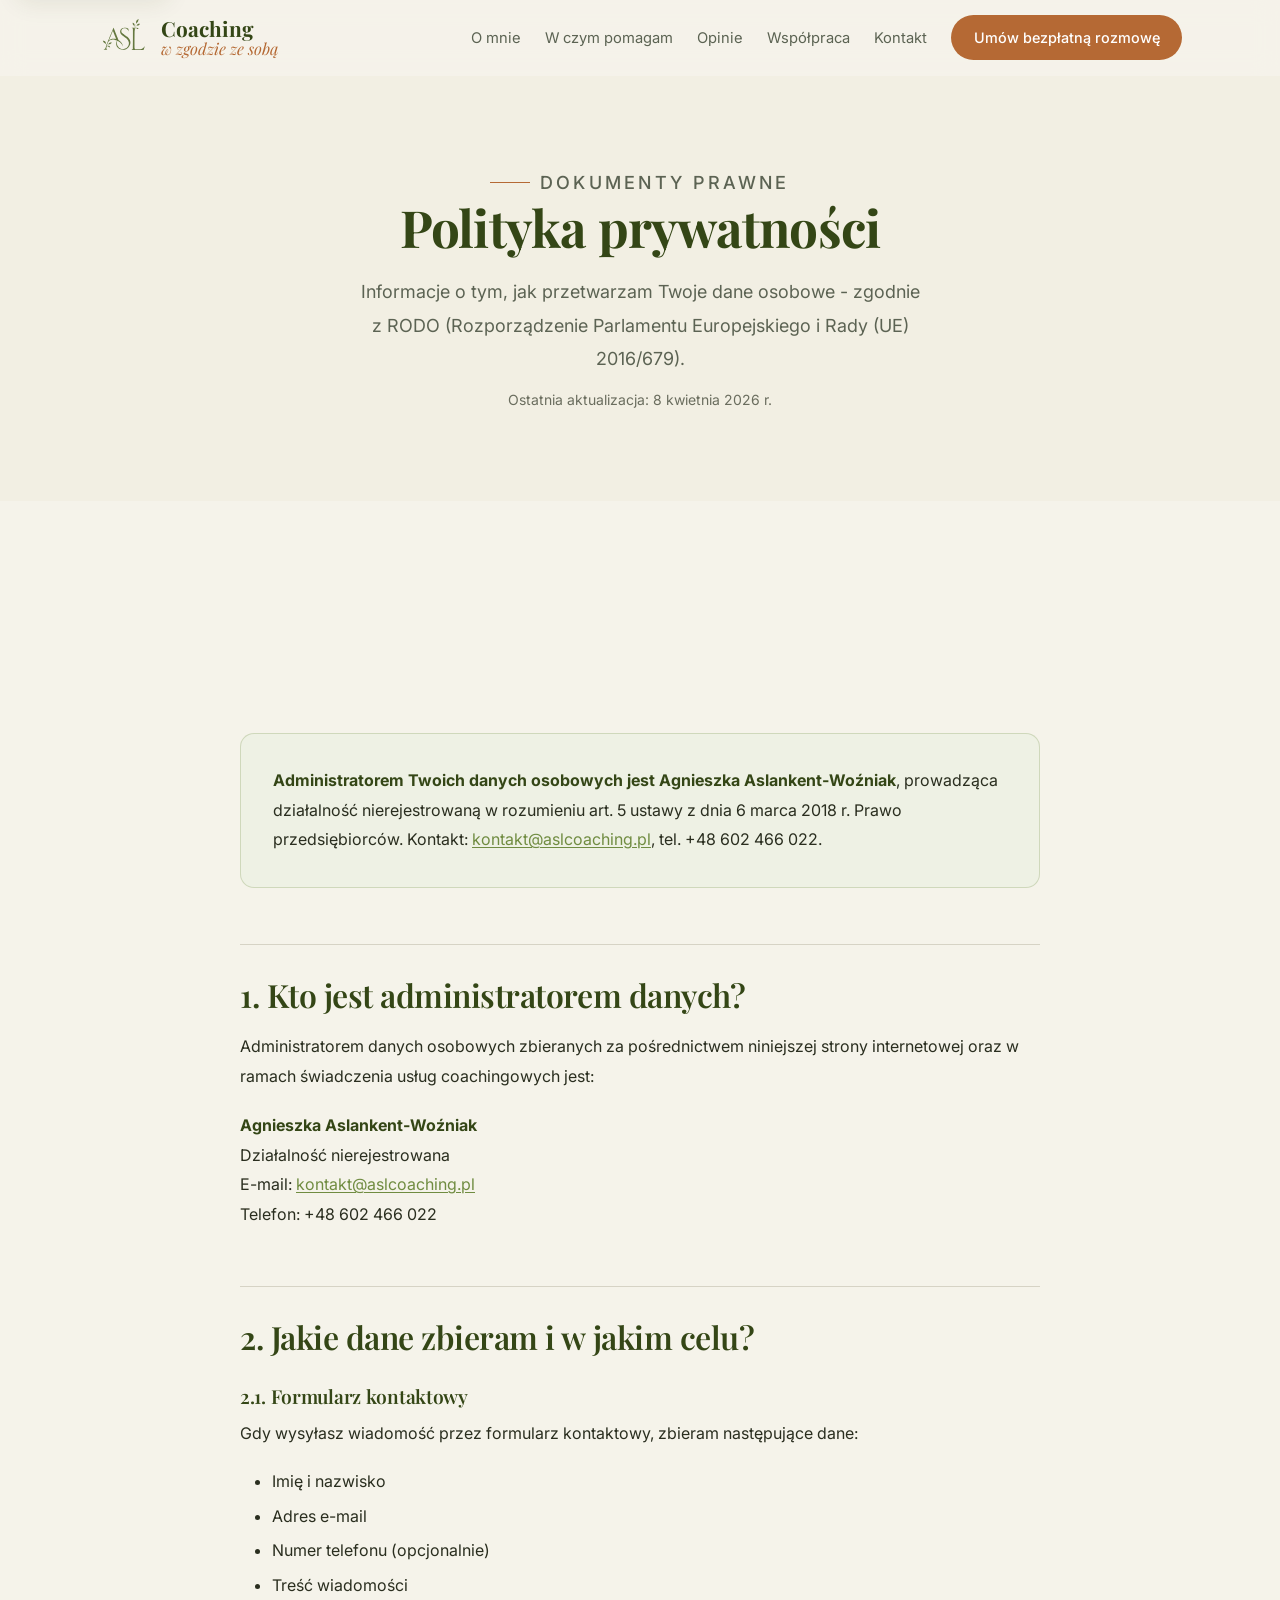
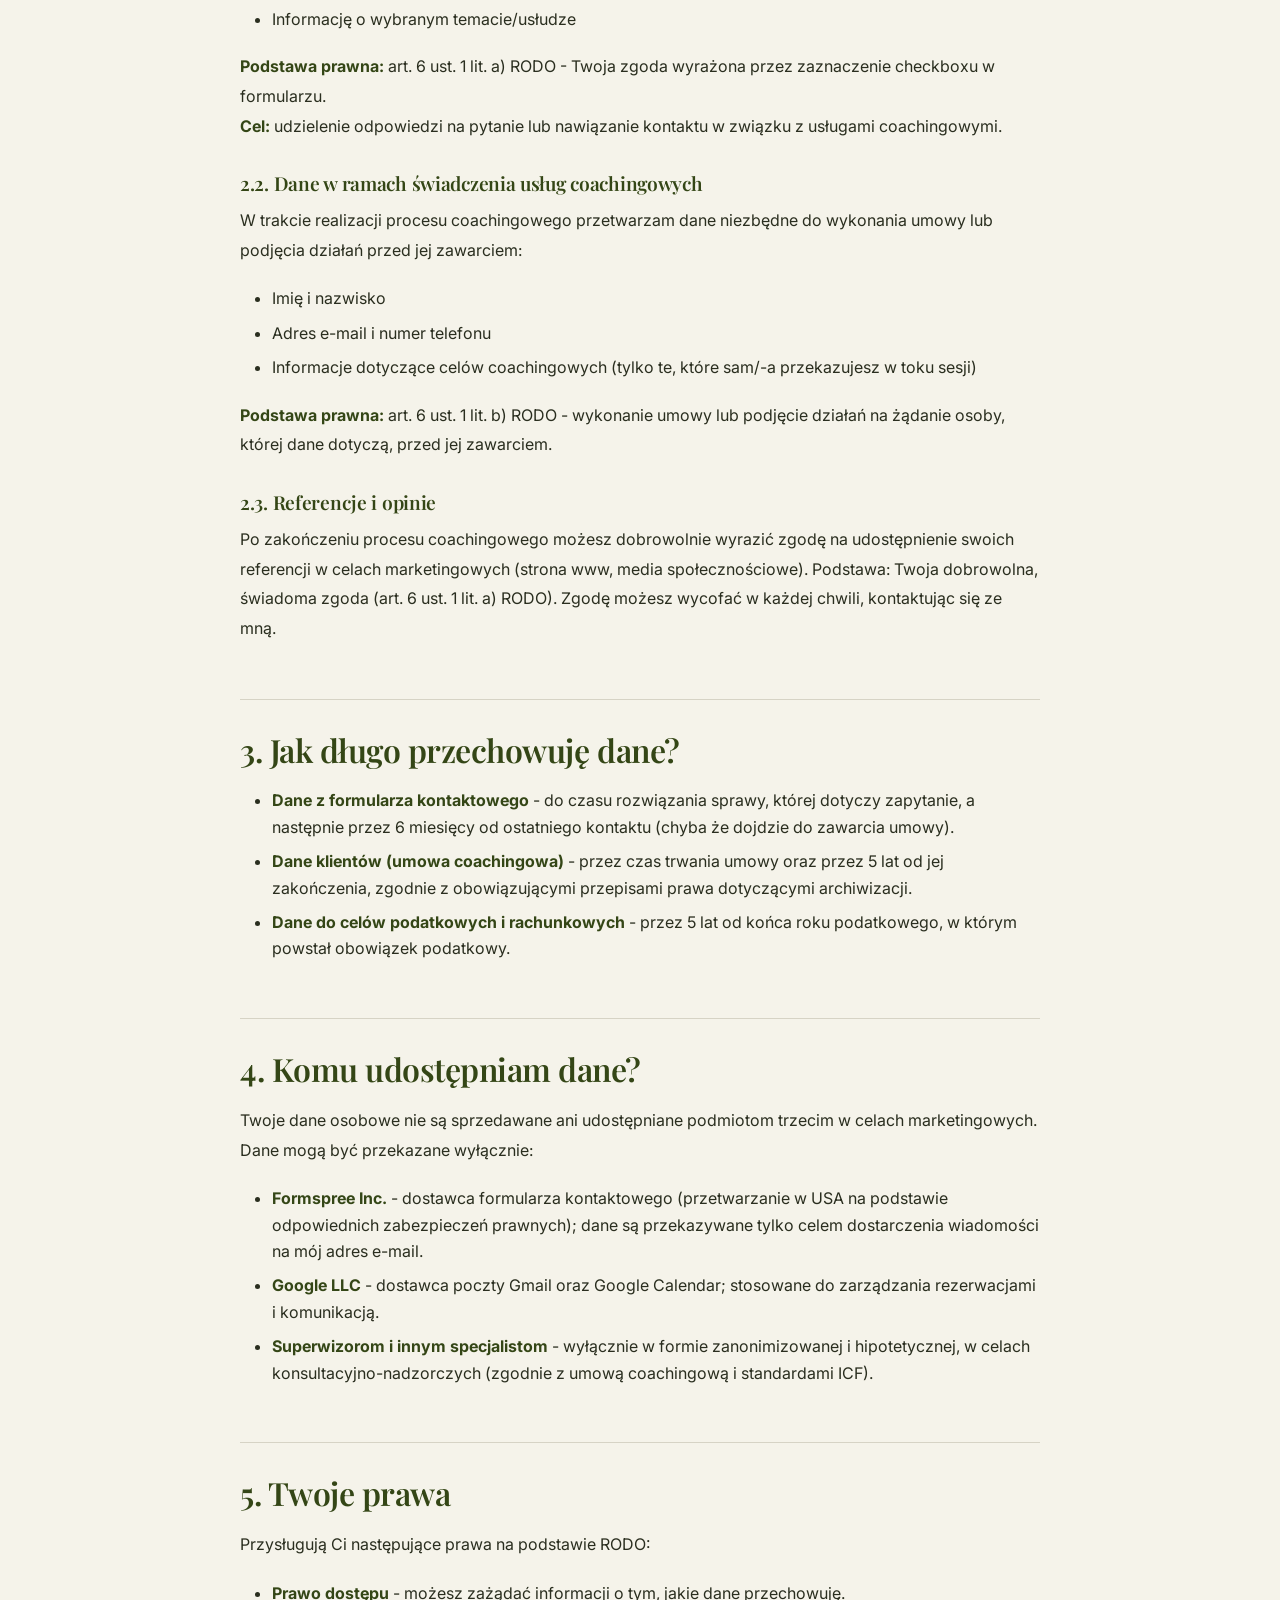
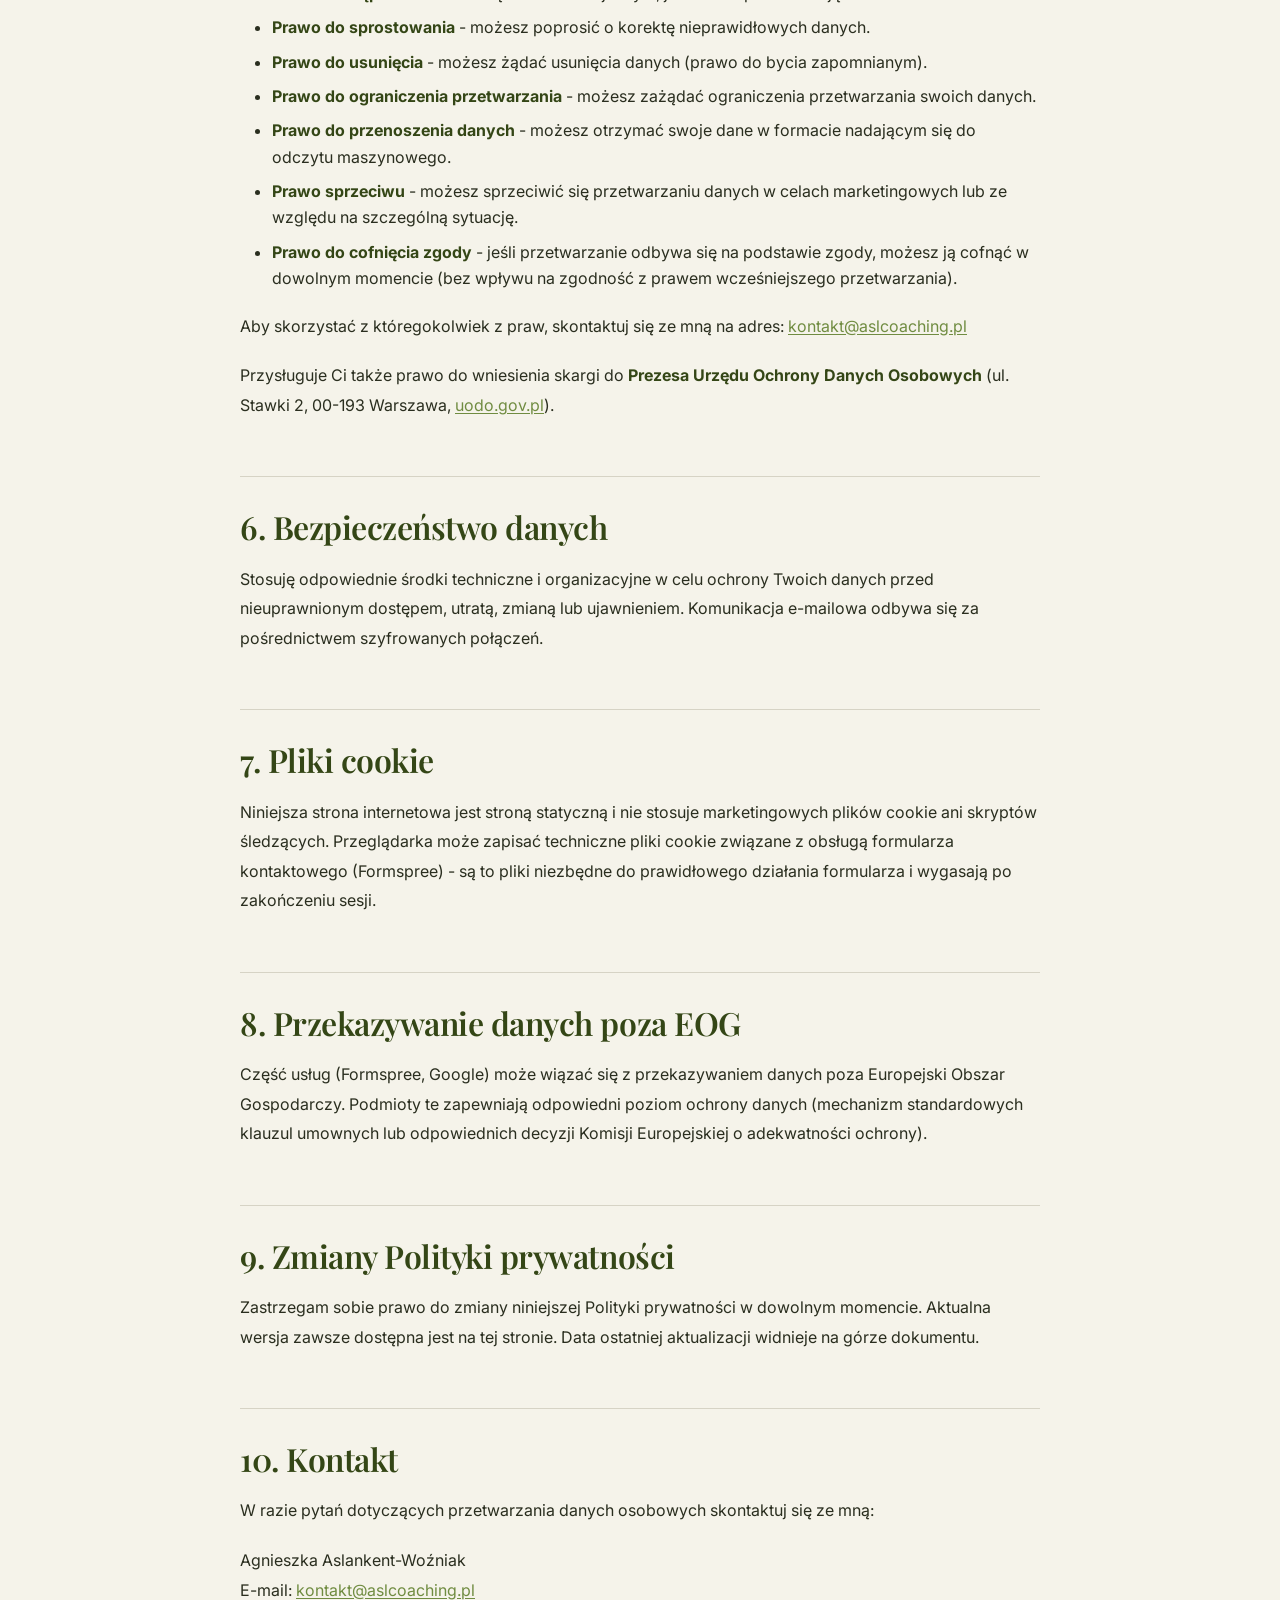
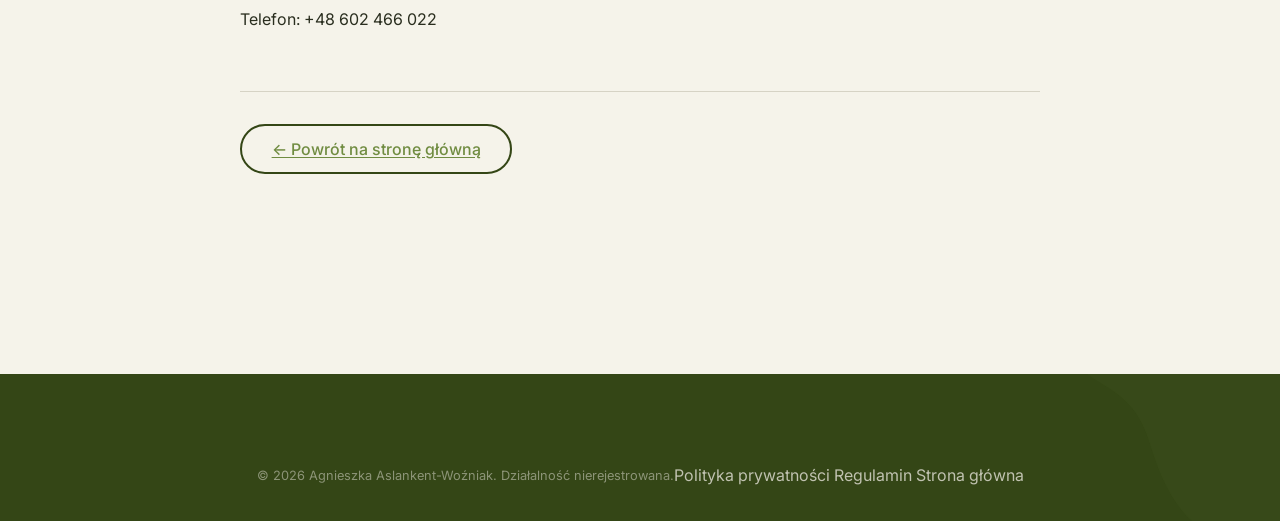
==== commit 75137038: "Poprawki klientki (22.06.2026): hero copy, kolejność sekcji, menu, plamki Hero: - Nowy opis: "Pomaga" ====
--- a/polityka-prywatnosci.html
+++ b/polityka-prywatnosci.html
@@ -28,8 +28,8 @@
         <ul class="nav-links" role="list">
           <li><a href="index.html#o-mnie">O mnie</a></li>
           <li><a href="index.html#w-czym-pomagam">W czym pomagam</a></li>
+          <li><a href="index.html#opinie">Opinie</a></li>
           <li><a href="index.html#pakiety">Współpraca</a></li>
-          <li><a href="index.html#jak-pracuje">Proces</a></li>
           <li><a href="index.html#kontakt">Kontakt</a></li>
           <li><a href="index.html#kontakt" class="nav-cta">Umów bezpłatną rozmowę</a></li>
         </ul>
@@ -41,8 +41,8 @@
     <nav id="mobile-nav-pp" class="nav-mobile" aria-label="Nawigacja mobilna">
       <a href="index.html#o-mnie">O mnie</a>
       <a href="index.html#w-czym-pomagam">W czym pomagam</a>
+      <a href="index.html#opinie">Opinie</a>
       <a href="index.html#pakiety">Współpraca</a>
-      <a href="index.html#jak-pracuje">Proces</a>
       <a href="index.html#kontakt">Kontakt</a>
       <a href="index.html#kontakt" class="nav-cta">Umów bezpłatną rozmowę</a>
     </nav>
--- a/css/style.css
+++ b/css/style.css
@@ -555,40 +555,8 @@
   position: relative;
   z-index: 1;
 }
-/* Plamka moss-green — tło za zdjęciem (lewy dolny + prawy górny),
-   ten sam element graficzny pasuje do Main i sekcji Kim jestem (mobile) */
-.hero-photo::before {
-  content: '';
-  position: absolute;
-  left: -4rem;
-  bottom: -4rem;
-  width: 75%;
-  aspect-ratio: 1;
-  background-image: url('../img/blob-moss-green.png');
-  background-size: contain;
-  background-repeat: no-repeat;
-  background-position: center;
-  opacity: 0.30;
-  z-index: 0;
-  pointer-events: none;
-  transform: rotate(-15deg);
-}
-.hero-photo::after {
-  content: '';
-  position: absolute;
-  right: -3rem;
-  top: -2.5rem;
-  width: 70%;
-  aspect-ratio: 1;
-  background-image: url('../img/blob-moss-green.png');
-  background-size: contain;
-  background-repeat: no-repeat;
-  background-position: center;
-  opacity: 0.22;
-  z-index: 0;
-  pointer-events: none;
-  transform: rotate(120deg);
-}
+/* Plamki wokół zdjęcia w hero — USUNIĘTE (klientka: "brudne plamki" wokół zdjęć).
+   Zdjęcie pozostaje czyste, otoczone tylko jednolitym tłem sekcji. */
 
 @keyframes heroPhotoIn {
   from { opacity: 0; transform: translateY(20px); }
@@ -632,18 +600,20 @@
 .hero-experience {
   display: inline-flex;
   align-items: center;
-  flex-wrap: wrap;
+  flex-wrap: nowrap;
+  white-space: nowrap;
   gap: 0.6rem;
   margin-bottom: var(--space-xl);
   padding: 0.45rem 1.1rem;
   border: 1px solid rgba(112, 140, 65, .35);
   border-radius: var(--radius-full);
-  font-size: 0.78rem;
+  font-size: clamp(0.62rem, 2.6vw, 0.78rem);
   font-weight: 600;
-  letter-spacing: 0.22em;
+  letter-spacing: clamp(0.1em, 0.6vw, 0.22em);
   text-transform: uppercase;
   color: var(--color-primary-dark);
   background: transparent;
+  max-width: 100%;
 }
 .hero-experience > span:not([aria-hidden]) { color: var(--color-primary-dark); }
 .hero-experience > span[aria-hidden] {
@@ -766,34 +736,10 @@
    9. SEKCJA "KIM JESTEM?" — zdjęcie + tekst
    ---------------------------------------------------------------- */
 .about-section {
-  /* Wizualne oddzielenie od hero — Soft Ivory z papierową teksturą */
+  /* Wizualne oddzielenie od hero — czysty Soft Ivory, bez tekstury i bez plamek
+     (klientka: usunąć "brudne plamki" wokół zdjęcia) */
   background-color: var(--color-ivory);
-  background-image: url('../img/bg-hero-paper.jpg');
-  background-size: cover;
-  background-position: center;
-  background-repeat: no-repeat;
   position: relative;
-}
-.about-section::before {
-  content: '';
-  position: absolute;
-  inset: 0;
-  background: rgba(227, 225, 215, .65);  /* Soft Ivory overlay 65% */
-  pointer-events: none;
-}
-.about-section::after {
-  /* Subtelna plamka moss-green w prawym górnym jako delikatny akcent */
-  content: '';
-  position: absolute;
-  top: 6%;
-  right: -4%;
-  width: clamp(200px, 24vw, 380px);
-  aspect-ratio: 1;
-  background-image: url('../img/blob-moss-green.png');
-  background-size: contain;
-  background-repeat: no-repeat;
-  opacity: 0.12;
-  pointer-events: none;
 }
 .about-section > .container { position: relative; z-index: 1; }
 .about-inner {
@@ -1848,38 +1794,7 @@
     position: relative;
     z-index: 1;
   }
-  /* Plamka moss-green — lewy dolny + prawy górny (ten sam efekt co hero-photo) */
-  .about-photo-mobile::before {
-    content: '';
-    position: absolute;
-    left: -2.5rem;
-    bottom: -2.5rem;
-    width: 75%;
-    aspect-ratio: 1;
-    background-image: url('../img/blob-moss-green.png');
-    background-size: contain;
-    background-repeat: no-repeat;
-    background-position: center;
-    opacity: 0.30;
-    z-index: 0;
-    pointer-events: none;
-    transform: rotate(-15deg);
-  }
-  .about-photo-mobile::after {
-    content: '';
-    position: absolute;
-    right: -2rem;
-    top: -1.5rem;
-    width: 65%;
-    aspect-ratio: 1;
-    background-image: url('../img/blob-moss-green.png');
-    background-size: contain;
-    background-repeat: no-repeat;
-    opacity: 0.22;
-    z-index: 0;
-    pointer-events: none;
-    transform: rotate(120deg);
-  }
+  /* Plamki wokół zdjęcia mobile w "Kim jestem" — USUNIĘTE (j.w.) */
 }
 
 /* Mobile główny breakpoint */
@@ -1929,14 +1844,27 @@
   /* Help list: mniejsze padding */
   .help-item { padding: var(--space-md) var(--space-lg); }
   .help-item p { font-size: 1rem; }
+
+  /* Pigułka KARIERA • ZMIANA • SPRAWCZOŚĆ — zmniejszone wartości,
+     żeby mieściła się w jednej linii nawet na 360px */
+  .hero-experience {
+    gap: 0.35rem;
+    padding: 0.38rem 0.85rem;
+    letter-spacing: 0.12em;
+  }
+  .hero-experience > span[aria-hidden] {
+    margin: 0 -0.1rem;
+  }
 }
 
 @media (max-width: 480px) {
   .contact-form-wrap { padding: var(--space-lg); }
   .package-card { padding: var(--space-lg); }
   .opinion-card { padding: var(--space-lg) var(--space-md); }
-  .nav-logo-text { display: none; }
-  .nav-logo-mark { width: 44px; height: 44px; }
+  /* Tekst logo w belce — widoczny ale w mniejszej wersji, dla spójności z webem */
+  .nav-logo { font-size: 0.95rem; gap: 0.5rem; }
+  .nav-logo-mark { width: 40px; height: 40px; }
+  .nav-logo em { font-size: 0.72em; }
 }
 
 
